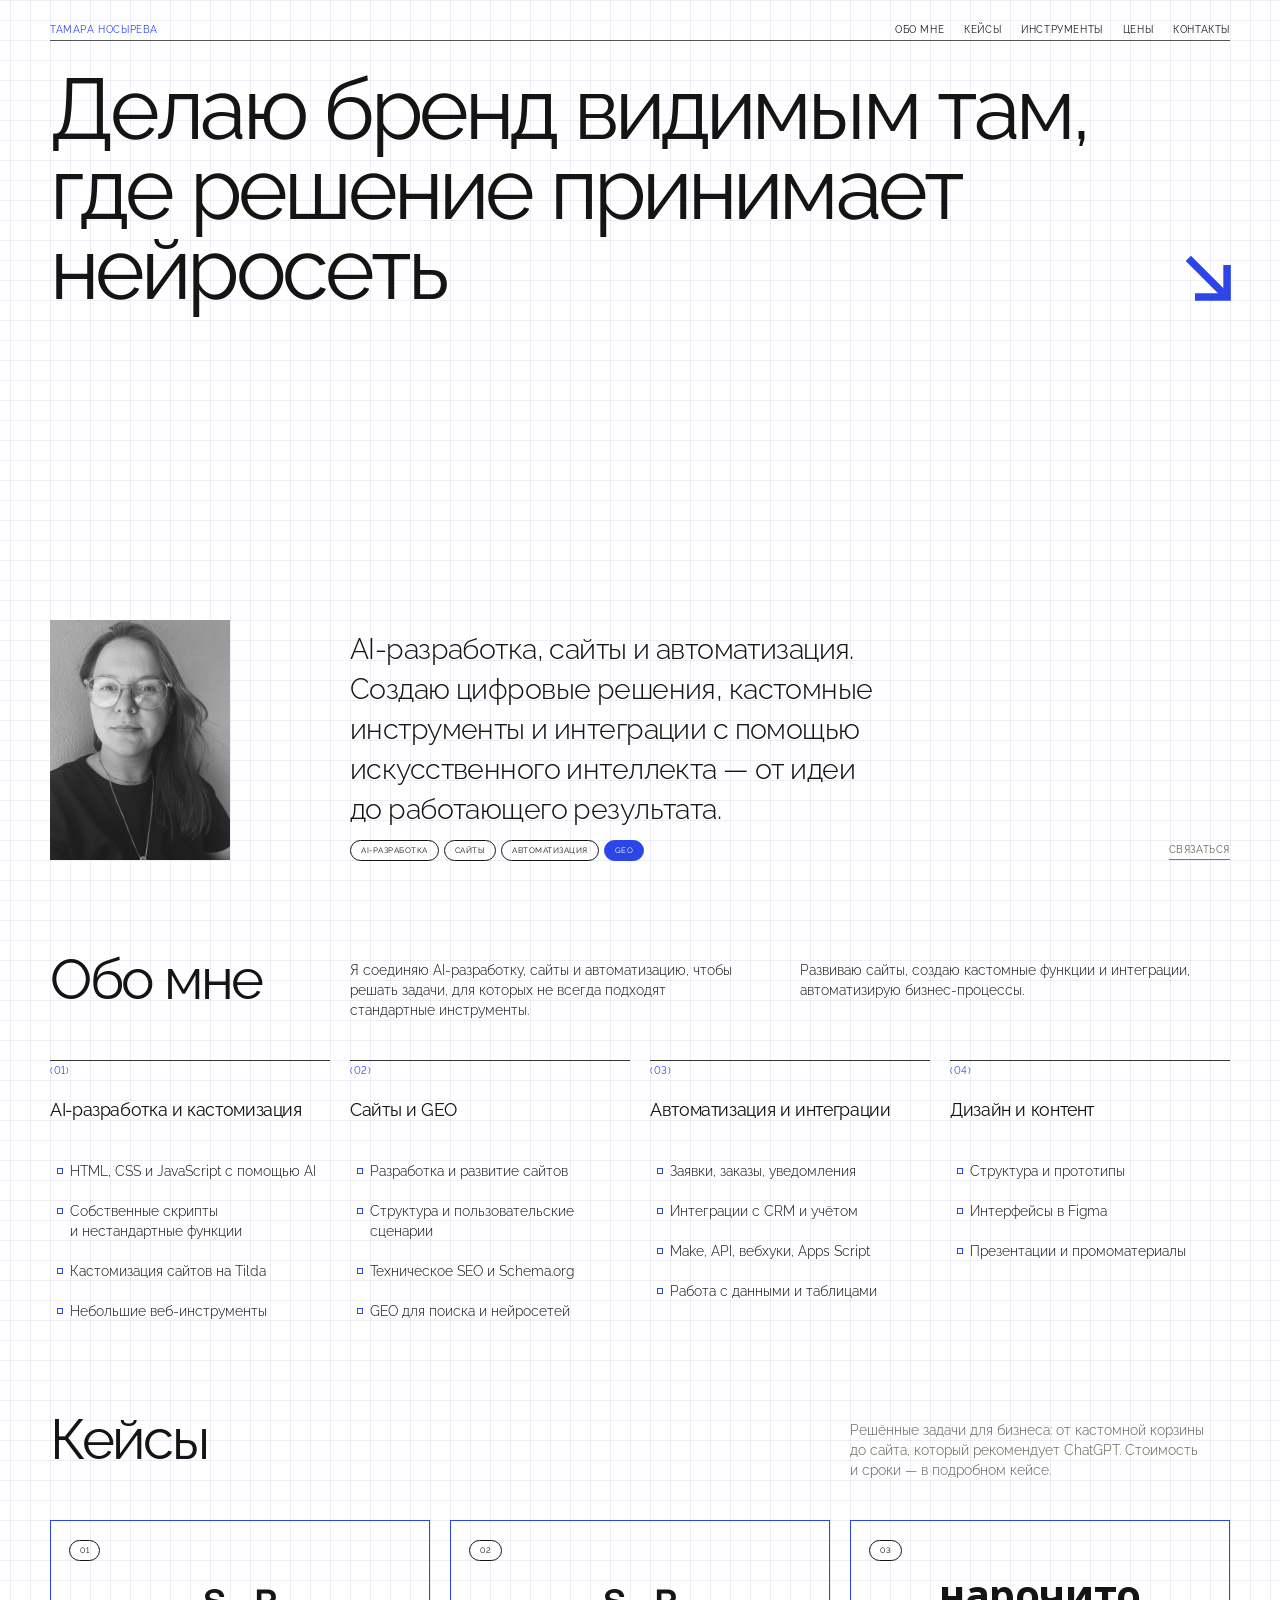
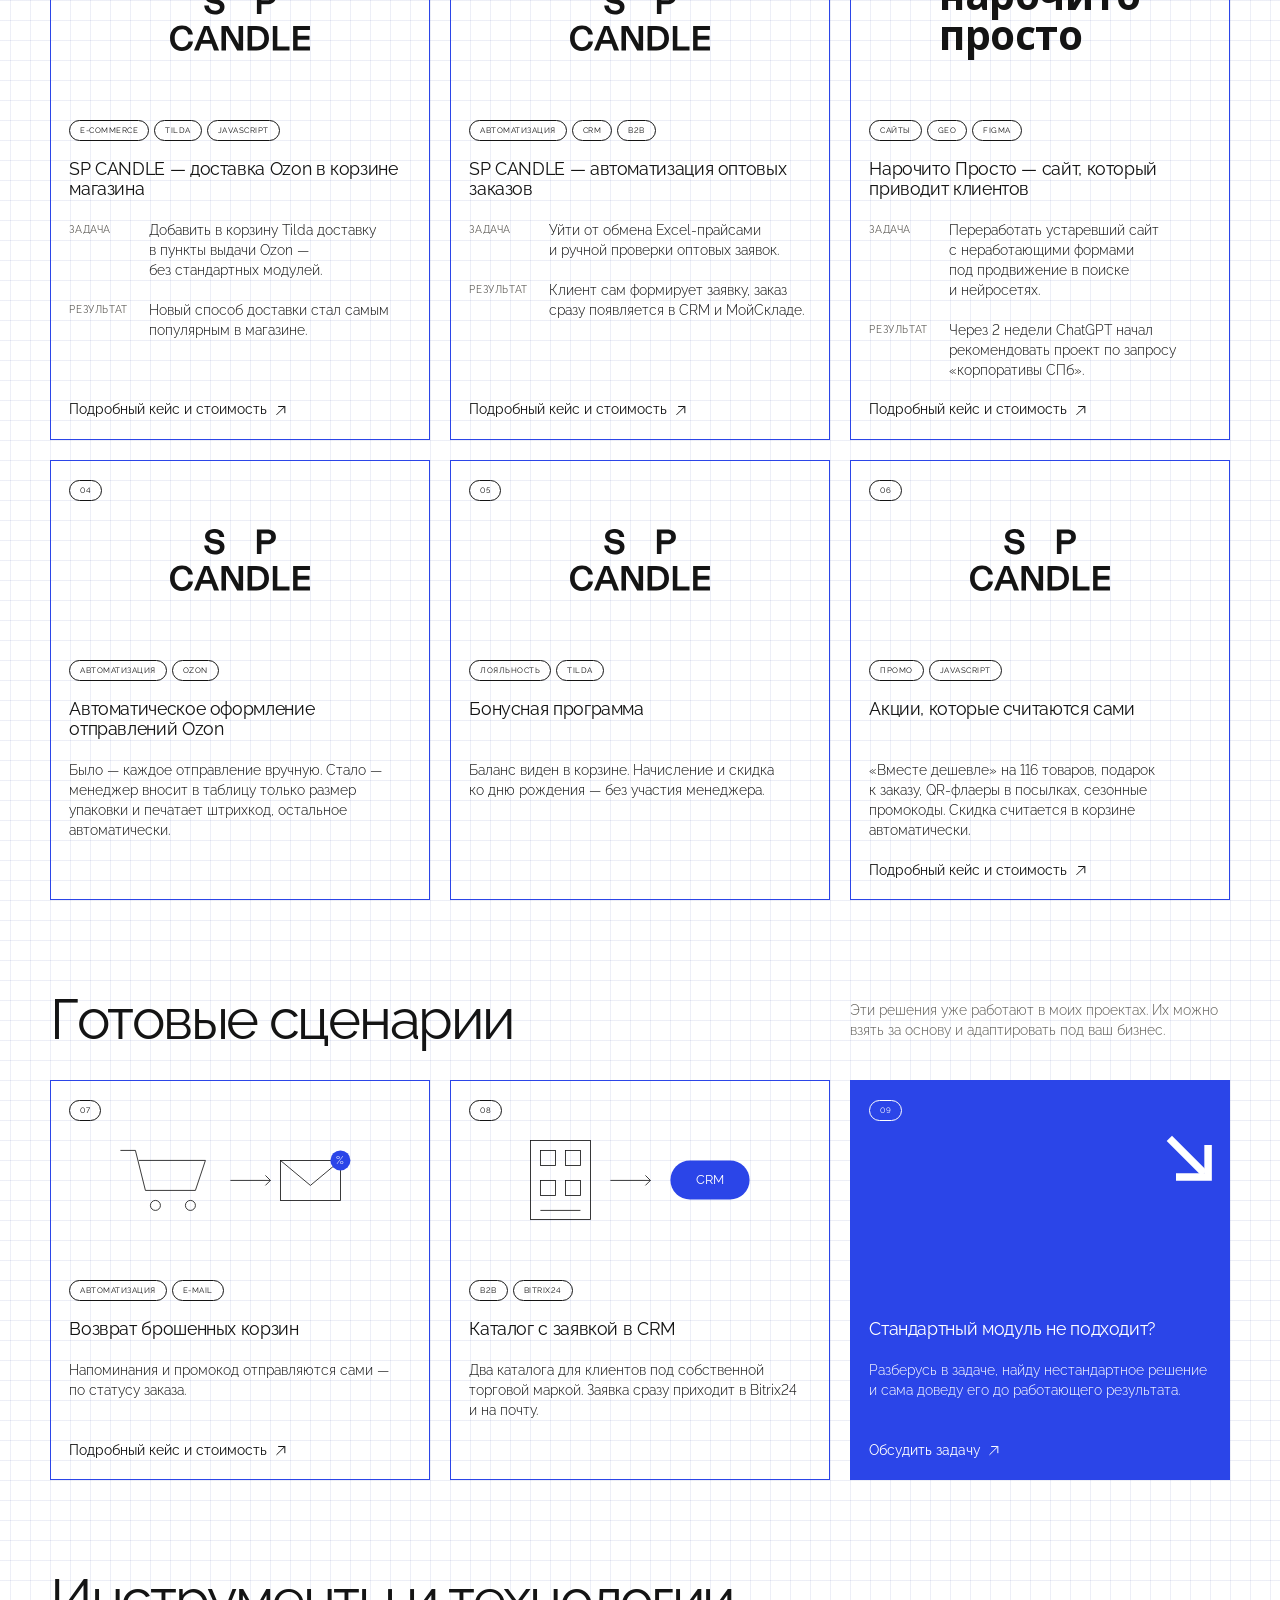
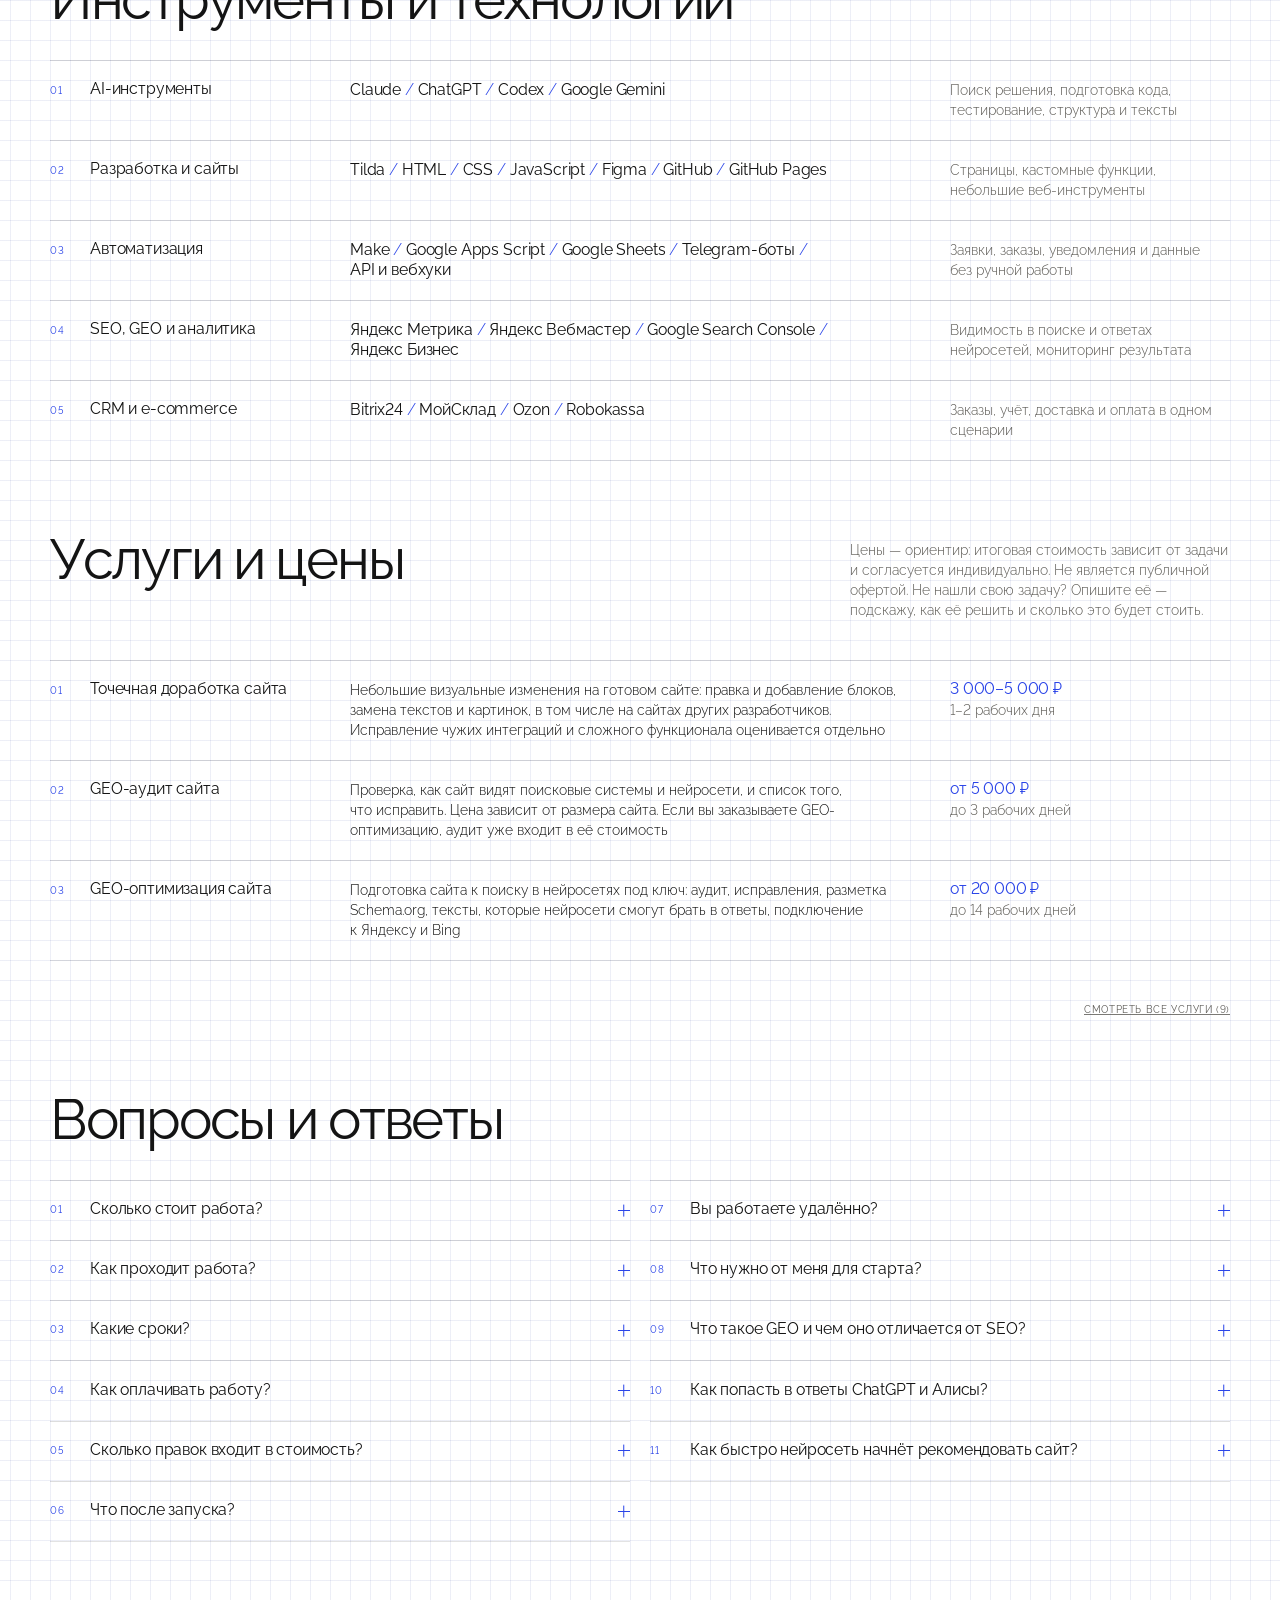
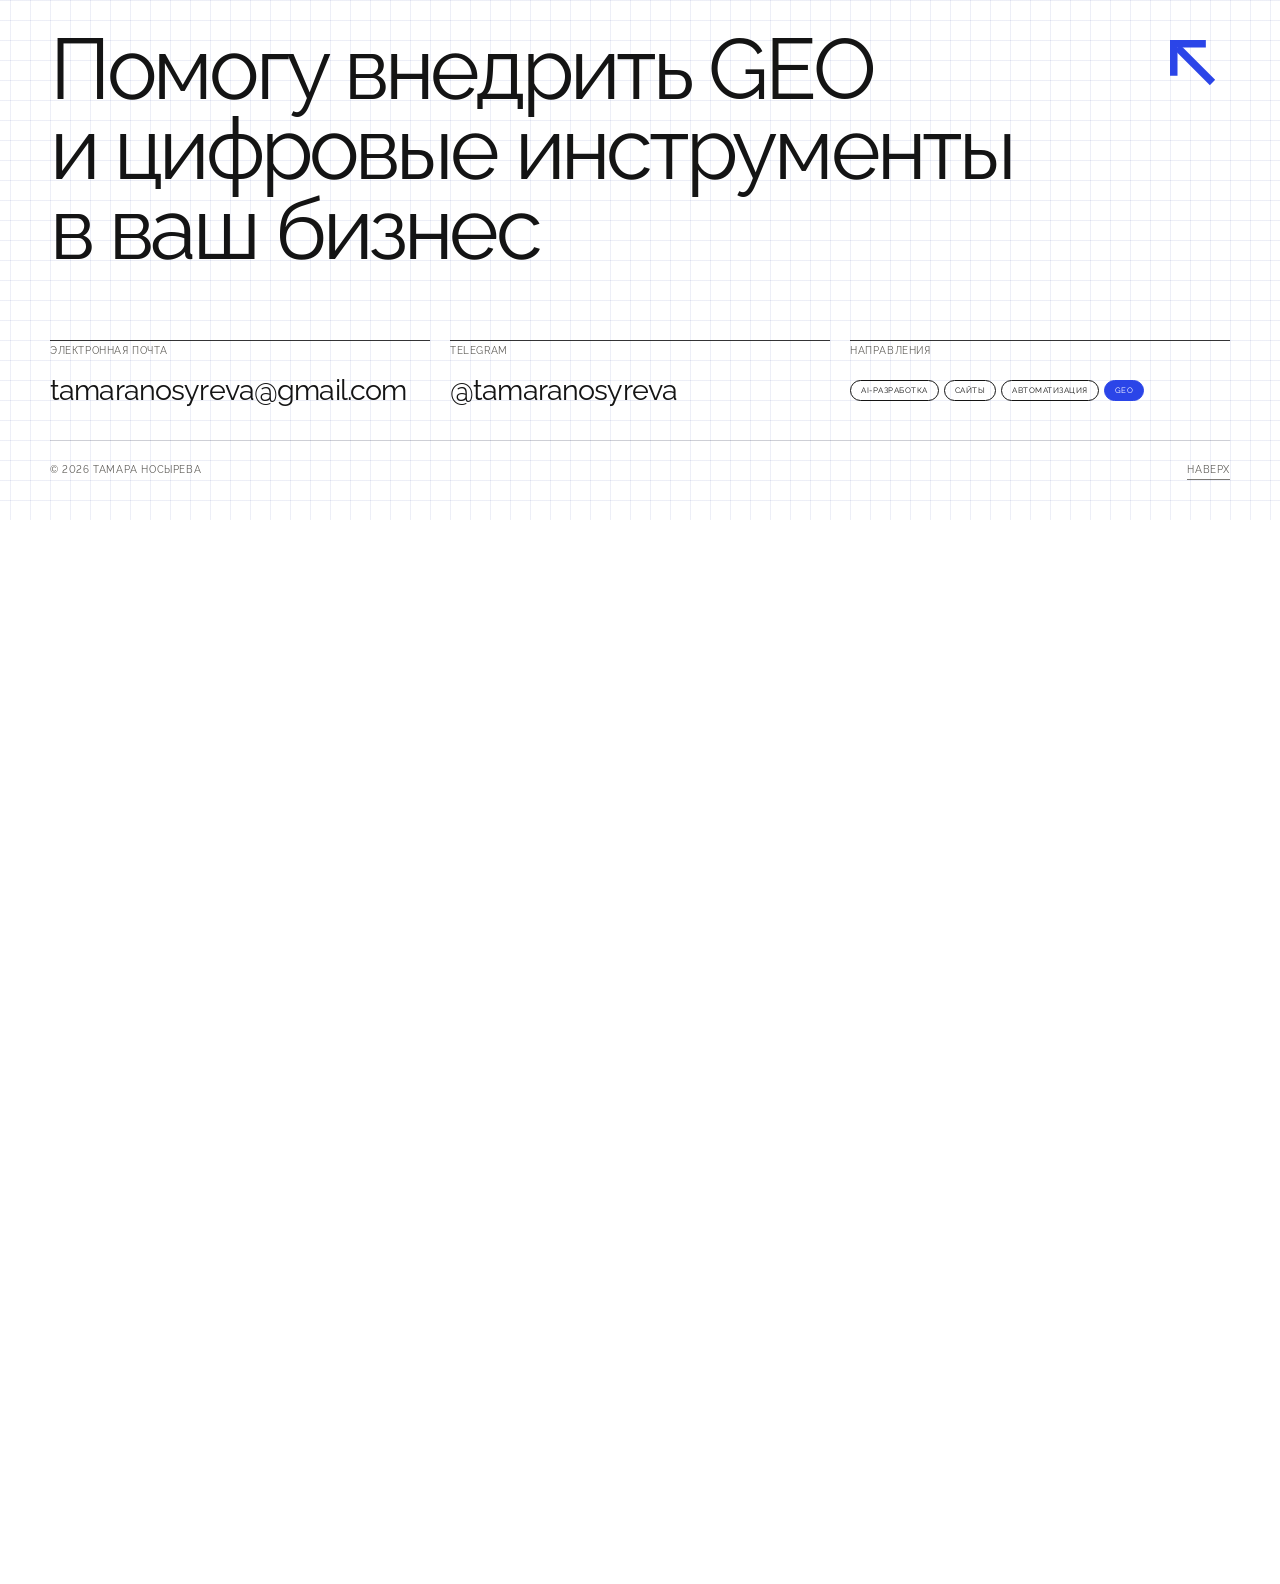
==== index.html @ a77f9f1d "Цены кейсов по прайсу, сроки в рабочих днях, пояснение к прайсу Co-Authored-By: Claude Opus 5.5 <nor" ====
<!doctype html>
<html lang="ru">
<head>
<meta charset="utf-8">
<meta name="viewport" content="width=device-width, initial-scale=1">
<title>Тамара Носырева — AI-разработка, сайты, автоматизация, GEO</title>
<meta name="description" content="Портфолио Тамары Носыревой: AI-разработка, сайты, автоматизация бизнес-процессов и GEO — видимость брендов в поиске и ответах нейросетей.">
<link rel="canonical" href="https://tamaranosyreva.ru/">
<meta name="msvalidate.01" content="8B638F6B485F3270A2B2C7191BFDBDDB">
<meta name="yandex-verification" content="1067ffcab1e22e17">
<meta property="og:type" content="website">
<meta property="og:site_name" content="Тамара Носырева">
<meta property="og:locale" content="ru_RU">
<meta property="og:url" content="https://tamaranosyreva.ru/">
<meta property="og:title" content="Тамара Носырева — делаю бренд видимым там, где решение принимает нейросеть">
<meta property="og:description" content="AI-разработка, сайты и автоматизация. Кастомные инструменты и интеграции — от идеи до работающего результата.">
<meta property="og:image" content="https://tamaranosyreva.ru/assets/img/og/home.jpg">
<meta property="og:image:width" content="1200">
<meta property="og:image:height" content="630">
<meta name="twitter:card" content="summary_large_image">
<link rel="icon" href="/favicon.ico" sizes="32x32">
<link rel="icon" href="/assets/img/icon.svg" type="image/svg+xml">
<link rel="apple-touch-icon" href="/apple-touch-icon.png">
<script type="application/ld+json">
{
  "@context": "https://schema.org",
  "@graph": [
    {
      "@type": "Person",
      "@id": "https://tamaranosyreva.ru/#person",
      "name": "Тамара Носырева",
      "url": "https://tamaranosyreva.ru/",
      "image": "https://tamaranosyreva.ru/assets/img/tamara.jpg",
      "jobTitle": "AI-разработка, сайты, автоматизация и GEO",
      "description": "AI-разработка, сайты и автоматизация. Создаю цифровые решения, кастомные инструменты и интеграции с помощью искусственного интеллекта — от идеи до работающего результата.",
      "email": "mailto:tamaranosyreva@gmail.com",
      "address": {
        "@type": "PostalAddress",
        "addressLocality": "Санкт-Петербург",
        "addressCountry": "RU"
      },
      "sameAs": [
        "https://t.me/tamaranosyreva"
      ],
      "knowsLanguage": "ru",
      "knowsAbout": [
        "Generative Engine Optimization",
        "AI-разработка",
        "Автоматизация бизнес-процессов",
        "Tilda",
        "JavaScript",
        "Make.com",
        "Bitrix24",
        "Schema.org",
        "Техническое SEO",
        "Make",
        "Google Apps Script",
        "МойСклад",
        "Figma"
      ],
      "makesOffer": [
        {
          "@type": "Offer",
          "itemOffered": {
            "@type": "Service",
            "name": "AI-разработка и кастомизация",
            "description": "HTML, CSS и JavaScript с помощью AI, собственные скрипты и нестандартные функции, кастомизация сайтов на Tilda, небольшие веб-инструменты.",
            "provider": {
              "@id": "https://tamaranosyreva.ru/#person"
            },
            "areaServed": "RU"
          }
        },
        {
          "@type": "Offer",
          "itemOffered": {
            "@type": "Service",
            "name": "Сайты и GEO",
            "description": "Разработка и развитие сайтов, структура и пользовательские сценарии, техническое SEO и Schema.org, GEO для поиска и нейросетей.",
            "provider": {
              "@id": "https://tamaranosyreva.ru/#person"
            },
            "areaServed": "RU"
          }
        },
        {
          "@type": "Offer",
          "itemOffered": {
            "@type": "Service",
            "name": "Автоматизация и интеграции",
            "description": "Заявки, заказы, уведомления; интеграции с CRM и учётом; Make, API, вебхуки, Apps Script; работа с данными и таблицами.",
            "provider": {
              "@id": "https://tamaranosyreva.ru/#person"
            },
            "areaServed": "RU"
          }
        },
        {
          "@type": "Offer",
          "itemOffered": {
            "@type": "Service",
            "name": "Дизайн и контент",
            "description": "Структура и прототипы, интерфейсы в Figma, презентации и промоматериалы.",
            "provider": {
              "@id": "https://tamaranosyreva.ru/#person"
            },
            "areaServed": "RU"
          }
        }
      ],
      "hasOfferCatalog": {
        "@type": "OfferCatalog",
        "name": "Услуги и цены",
        "itemListElement": [
          {
            "@type": "Offer",
            "priceCurrency": "RUB",
            "priceSpecification": {
              "@type": "PriceSpecification",
              "minPrice": 3000,
              "maxPrice": 5000,
              "priceCurrency": "RUB"
            },
            "itemOffered": {
              "@type": "Service",
              "name": "Точечная доработка сайта",
              "description": "Небольшие визуальные изменения на готовом сайте: правка и добавление блоков, замена текстов и картинок, в том числе на сайтах других разработчиков. Исправление чужих интеграций и сложного функционала оценивается отдельно",
              "provider": {
                "@id": "https://tamaranosyreva.ru/#person"
              },
              "areaServed": "RU"
            }
          },
          {
            "@type": "Offer",
            "priceCurrency": "RUB",
            "priceSpecification": {
              "@type": "PriceSpecification",
              "minPrice": 5000,
              "priceCurrency": "RUB"
            },
            "itemOffered": {
              "@type": "Service",
              "name": "GEO-аудит сайта",
              "description": "Проверка, как сайт видят поисковые системы и нейросети, и список того, что исправить. Цена зависит от размера сайта. Если вы заказываете GEO-оптимизацию, аудит уже входит в её стоимость",
              "provider": {
                "@id": "https://tamaranosyreva.ru/#person"
              },
              "areaServed": "RU"
            }
          },
          {
            "@type": "Offer",
            "priceCurrency": "RUB",
            "priceSpecification": {
              "@type": "PriceSpecification",
              "minPrice": 20000,
              "priceCurrency": "RUB"
            },
            "itemOffered": {
              "@type": "Service",
              "name": "GEO-оптимизация сайта",
              "description": "Подготовка сайта к поиску в нейросетях под ключ: аудит, исправления, разметка Schema.org, тексты, которые нейросети смогут брать в ответы, подключение к Яндексу и Bing",
              "provider": {
                "@id": "https://tamaranosyreva.ru/#person"
              },
              "areaServed": "RU"
            }
          },
          {
            "@type": "Offer",
            "priceCurrency": "RUB",
            "priceSpecification": {
              "@type": "PriceSpecification",
              "minPrice": 10000,
              "priceCurrency": "RUB"
            },
            "itemOffered": {
              "@type": "Service",
              "name": "Калькуляторы, квизы и веб-сервисы",
              "description": "Калькулятор стоимости, квиз-опрос, небольшой веб-сервис для клиентов или сотрудников",
              "provider": {
                "@id": "https://tamaranosyreva.ru/#person"
              },
              "areaServed": "RU"
            }
          },
          {
            "@type": "Offer",
            "priceCurrency": "RUB",
            "priceSpecification": {
              "@type": "PriceSpecification",
              "minPrice": 15000,
              "priceCurrency": "RUB"
            },
            "itemOffered": {
              "@type": "Service",
              "name": "Кастомные каталоги и подборки",
              "description": "Каталоги с фильтрами, подборки и другие решения, которые Tilda не умеет из коробки. Заявка из каталога сразу попадает в нужные сервисы: CRM, Telegram, на почту",
              "provider": {
                "@id": "https://tamaranosyreva.ru/#person"
              },
              "areaServed": "RU"
            }
          },
          {
            "@type": "Offer",
            "priceCurrency": "RUB",
            "priceSpecification": {
              "@type": "PriceSpecification",
              "minPrice": 15000,
              "priceCurrency": "RUB"
            },
            "itemOffered": {
              "@type": "Service",
              "name": "Интеграции и автоматизация",
              "description": "Подключение сервисов доставки и способов оплаты. Заявки, уведомления и рассылки автоматически уходят в CRM, Telegram, на почту, в Google Таблицы и на маркетплейсы",
              "provider": {
                "@id": "https://tamaranosyreva.ru/#person"
              },
              "areaServed": "RU"
            }
          },
          {
            "@type": "Offer",
            "priceCurrency": "RUB",
            "priceSpecification": {
              "@type": "PriceSpecification",
              "minPrice": 5000,
              "priceCurrency": "RUB"
            },
            "itemOffered": {
              "@type": "Service",
              "name": "Telegram-боты",
              "description": "Приём заявок, ответы на частые вопросы, передача данных в таблицу или CRM",
              "provider": {
                "@id": "https://tamaranosyreva.ru/#person"
              },
              "areaServed": "RU"
            }
          },
          {
            "@type": "Offer",
            "priceCurrency": "RUB",
            "priceSpecification": {
              "@type": "PriceSpecification",
              "minPrice": 80000,
              "priceCurrency": "RUB"
            },
            "itemOffered": {
              "@type": "Service",
              "name": "Сайт с нуля под ключ",
              "description": "Дизайн и запуск сайта: структура, адаптация под телефоны, формы заявок, оплата, доставка и подключение нужных сервисов",
              "provider": {
                "@id": "https://tamaranosyreva.ru/#person"
              },
              "areaServed": "RU"
            }
          },
          {
            "@type": "Offer",
            "priceCurrency": "RUB",
            "priceSpecification": {
              "@type": "PriceSpecification",
              "minPrice": 60000,
              "priceCurrency": "RUB"
            },
            "itemOffered": {
              "@type": "Service",
              "name": "Редизайн сайта",
              "description": "Новый дизайн для работающего сайта. Формы, оплата, доставка и интеграции переносятся и продолжают работать",
              "provider": {
                "@id": "https://tamaranosyreva.ru/#person"
              },
              "areaServed": "RU"
            }
          }
        ]
      }
    },
    {
      "@type": "WebSite",
      "@id": "https://tamaranosyreva.ru/#website",
      "url": "https://tamaranosyreva.ru/",
      "name": "Тамара Носырева",
      "inLanguage": "ru",
      "publisher": {
        "@id": "https://tamaranosyreva.ru/#person"
      }
    },
    {
      "@type": "ProfilePage",
      "@id": "https://tamaranosyreva.ru/#webpage",
      "url": "https://tamaranosyreva.ru/",
      "name": "Тамара Носырева — AI-разработка, сайты, автоматизация, GEO",
      "description": "Портфолио Тамары Носыревой: AI-разработка, сайты, автоматизация бизнес-процессов и GEO — видимость брендов в поиске и ответах нейросетей.",
      "inLanguage": "ru",
      "isPartOf": {
        "@id": "https://tamaranosyreva.ru/#website"
      },
      "mainEntity": {
        "@id": "https://tamaranosyreva.ru/#person"
      },
      "dateModified": "2026-10-21",
      "primaryImageOfPage": "https://tamaranosyreva.ru/assets/img/tamara.jpg",
      "hasPart": {
        "@type": "ItemList",
        "name": "Кейсы",
        "itemListElement": [
          {
            "@type": "ListItem",
            "position": 1,
            "url": "https://tamaranosyreva.ru/cases/sp-candle-ozon.html",
            "name": "Доставка Ozon в корзине интернет-магазина на Tilda"
          },
          {
            "@type": "ListItem",
            "position": 2,
            "url": "https://tamaranosyreva.ru/cases/sp-candle-opt.html",
            "name": "Оптовые заказы, которые клиент оформляет сам"
          },
          {
            "@type": "ListItem",
            "position": 3,
            "url": "https://tamaranosyreva.ru/cases/narochito-prosto.html",
            "name": "Сайт как инструмент привлечения клиентов"
          },
          {
            "@type": "ListItem",
            "position": 4,
            "url": "https://tamaranosyreva.ru/cases/sp-candle-promo.html",
            "name": "Акция «Вместе дешевле», которая считается сама"
          },
          {
            "@type": "ListItem",
            "position": 5,
            "url": "https://tamaranosyreva.ru/cases/sp-candle-carts.html",
            "name": "Брошенные корзины, которые возвращаются сами"
          }
        ]
      }
    },
    {
      "@type": "FAQPage",
      "@id": "https://tamaranosyreva.ru/#faq",
      "inLanguage": "ru",
      "isPartOf": {
        "@id": "https://tamaranosyreva.ru/#website"
      },
      "mainEntity": [
        {
          "@type": "Question",
          "name": "Сколько стоит работа?",
          "acceptedAnswer": {
            "@type": "Answer",
            "text": "Цены в кейсах и в разделе «Услуги и цены» — ориентир «от». Итоговая стоимость зависит от задачи и согласуется после её разбора. Цены на сайте не являются публичной офертой."
          }
        },
        {
          "@type": "Question",
          "name": "Как проходит работа?",
          "acceptedAnswer": {
            "@type": "Answer",
            "text": "Вы описываете задачу — я разбираюсь и предлагаю решение, срок и стоимость. После согласования и предоплаты делаю, тестирую и запускаю, затем показываю результат и объясняю, как всё устроено."
          }
        },
        {
          "@type": "Question",
          "name": "Какие сроки?",
          "acceptedAnswer": {
            "@type": "Answer",
            "text": "Точечные доработки — 1–2 рабочих дня, интеграции и автоматизация — 3–10 рабочих дней, сайт — до 45 рабочих дней. Точный срок называю при оценке задачи."
          }
        },
        {
          "@type": "Question",
          "name": "Как оплачивать работу?",
          "acceptedAnswer": {
            "@type": "Answer",
            "text": "Задачи до 15 000 ₽ — 100% предоплата. Больше — 50% предоплата и 50% после сдачи, крупные проекты — по этапам. Работаю как самозанятая: заключаю договор, на каждую оплату выдаю чек из «Мой налог»."
          }
        },
        {
          "@type": "Question",
          "name": "Сколько правок входит в стоимость?",
          "acceptedAnswer": {
            "@type": "Answer",
            "text": "Два круга правок в рамках согласованной задачи. Новые функции и изменения требований после согласования оцениваются отдельно."
          }
        },
        {
          "@type": "Question",
          "name": "Что после запуска?",
          "acceptedAnswer": {
            "@type": "Answer",
            "text": "14 дней после запуска — бесплатное сопровождение: если что-то работает не так, как договорились, поправлю бесплатно. Дальше — поддержка и доработки по договорённости. Если решение перестало работать из-за изменений на стороне стороннего сервиса — например, он обновил свой API, — доработка оценивается отдельно."
          }
        },
        {
          "@type": "Question",
          "name": "Вы работаете удалённо?",
          "acceptedAnswer": {
            "@type": "Answer",
            "text": "Да, работаю удалённо с клиентами по всей России."
          }
        },
        {
          "@type": "Question",
          "name": "Что нужно от меня для старта?",
          "acceptedAnswer": {
            "@type": "Answer",
            "text": "Описание задачи, примеры и доступы к нужным сервисам. Подписки и лицензии сторонних сервисов, необходимых для работы и настройки решения, оплачивает заказчик."
          }
        },
        {
          "@type": "Question",
          "name": "Что такое GEO и чем оно отличается от SEO?",
          "acceptedAnswer": {
            "@type": "Answer",
            "text": "SEO помогает сайту подняться в поисковой выдаче. GEO (Generative Engine Optimization) — чтобы нейросети — ChatGPT, Алиса, Яндекс Нейро, Perplexity — знали о бизнесе и рекомендовали его в ответах."
          }
        },
        {
          "@type": "Question",
          "name": "Как попасть в ответы ChatGPT и Алисы?",
          "acceptedAnswer": {
            "@type": "Answer",
            "text": "Сайт должен быть собран по требованиям поисковых систем и нейросетей: технически открыт для них, понятно устроен, а информация о компании — изложена чётко и подробно."
          }
        },
        {
          "@type": "Question",
          "name": "Как быстро нейросеть начнёт рекомендовать сайт?",
          "acceptedAnswer": {
            "@type": "Answer",
            "text": "Обычно от нескольких недель: сначала сайт должны проиндексировать поисковые системы. В кейсе «Нарочито Просто» ChatGPT начал рекомендовать проект через 2 недели."
          }
        }
      ]
    }
  ]
}
</script>
<link rel="preload" href="assets/fonts/GridSans-Light.woff2" as="font" type="font/woff2" crossorigin>
<link rel="preload" href="assets/fonts/GridSans-Regular.woff2" as="font" type="font/woff2" crossorigin>
<link rel="stylesheet" href="assets/css/style.css?v=9a85c401">
<script src="assets/js/main.js?v=141c01b7"></script>
</head>
<body>

<svg width="0" height="0" style="position:absolute" aria-hidden="true">
  <symbol id="i-arrow" viewBox="0 0 72 72" overflow="visible"><path d="M30 68.5H68.5V30" fill="none" stroke="currentColor" stroke-width="9" stroke-linejoin="miter"/><path d="M22 22 64 64" fill="none" stroke="currentColor" stroke-width="9"/></symbol><symbol id="i-arrow-back" viewBox="0 0 72 72" overflow="visible"><path d="M43 4.5H4.5V43" fill="none" stroke="currentColor" stroke-width="9" stroke-linejoin="miter"/><path d="M51 51 9 9" fill="none" stroke="currentColor" stroke-width="9"/></symbol>
  <symbol id="i-flow" viewBox="0 0 28 10"><path d="M0 5h26M22 1l4 4-4 4" fill="none" stroke="currentColor" stroke-width="1"/></symbol>
  <symbol id="i-link" viewBox="0 0 16 16"><path d="M3 13 13 3M5 3h8v8" fill="none" stroke="currentColor" stroke-width="1.2"/></symbol>
</svg>

<!-- ===================== 01 · Первый экран ===================== -->
<section class="screen hero" id="top">
  <header class="head">
    <a class="head__name" href="#top">Тамара Носырева</a>
    <nav class="head__nav" aria-label="Навигация">
      <a href="#about">Обо мне</a><a href="#cases">Кейсы</a><a href="#tools">Инструменты</a><a href="#prices">Цены</a><a href="#contacts">Контакты</a>
    </nav>
  </header>

  <div class="hero__body">
    <div class="hero__top">
      <h1 class="h1 hero__title">Делаю бренд видимым там, где решение принимает нейросеть</h1>
      <svg class="arrow hero__arrow" aria-hidden="true"><use href="#i-arrow"/></svg>
    </div>
    <div></div>
    <div class="hero__bottom">
      <figure class="hero__photo">
        <img src="assets/img/tamara.jpg" alt="Тамара Носырева" width="900" height="1200">
      </figure>
      <div class="hero__sub">
        <p class="lead"><span class="nw">AI-разработка</span>, сайты и&nbsp;автоматизация. <br>Создаю цифровые решения, кастомные инструменты и&nbsp;интеграции с&nbsp;помощью искусственного интеллекта&nbsp;— от&nbsp;идеи до&nbsp;работающего результата.</p>
        <div class="pills">
          <span class="pill"><span class="nw">AI-разработка</span></span><span class="pill">Сайты</span><span class="pill">Автоматизация</span><span class="pill pill--fill">GEO</span>
        </div>
      </div>
      <div class="hero__meta idx">
        <a class="u-link" href="#contacts">Связаться</a>
      </div>
    </div>
  </div>
</section>

<!-- ===================== 02 · Обо мне ===================== -->
<section class="screen block about" id="about">

  <div class="about__body">
    <div class="grid about__intro">
      <h2 class="h2 about__title">Обо мне</h2>
      <div class="about__text small">
        <p>Я&nbsp;соединяю <span class="nw">AI-разработку</span>, сайты и&nbsp;автоматизацию, чтобы решать задачи, для&nbsp;которых не&nbsp;всегда подходят стандартные инструменты.</p>
        <p>Развиваю сайты, создаю кастомные функции и&nbsp;интеграции, автоматизирую <span class="nw">бизнес-процессы</span>.</p>
      </div>
    </div>

    <div class="grid comps">
      <div class="comp">
        <span class="idx">(01)</span>
        <h3 class="h3"><span class="nw">AI-разработка</span> и&nbsp;кастомизация</h3>
        <ul class="list">
          <li>HTML, CSS и&nbsp;JavaScript с&nbsp;помощью AI</li>
          <li>Собственные скрипты и&nbsp;нестандартные функции</li>
          <li>Кастомизация сайтов на&nbsp;Tilda</li>
          <li>Небольшие <span class="nw">веб-инструменты</span></li>
        </ul>
      </div>
      <div class="comp">
        <span class="idx">(02)</span>
        <h3 class="h3">Сайты и&nbsp;GEO</h3>
        <ul class="list">
          <li>Разработка и&nbsp;развитие сайтов</li>
          <li>Структура и&nbsp;пользовательские сценарии</li>
          <li>Техническое SEO и&nbsp;Schema.org</li>
          <li>GEO для&nbsp;поиска и&nbsp;нейросетей</li>
        </ul>
      </div>
      <div class="comp">
        <span class="idx">(03)</span>
        <h3 class="h3">Автоматизация и&nbsp;интеграции</h3>
        <ul class="list">
          <li>Заявки, заказы, уведомления</li>
          <li>Интеграции с&nbsp;CRM и&nbsp;учётом</li>
          <li>Make, API, вебхуки, Apps Script</li>
          <li>Работа с&nbsp;данными и&nbsp;таблицами</li>
        </ul>
      </div>
      <div class="comp">
        <span class="idx">(04)</span>
        <h3 class="h3">Дизайн и&nbsp;контент</h3>
        <ul class="list">
          <li>Структура и&nbsp;прототипы</li>
          <li>Интерфейсы в&nbsp;Figma</li>
          <li>Презентации и&nbsp;промоматериалы</li>
        </ul>
      </div>
    </div>
  </div>
</section>

<!-- ===================== 03 · Кейсы (01–06) ===================== -->
<section class="screen block cases" id="cases">

  <div class="cases__body">
    <div class="grid">
      <h2 class="h2 cases__title">Кейсы</h2>
      <p class="small muted cases__note">Решённые задачи для&nbsp;бизнеса: от&nbsp;кастомной корзины до&nbsp;сайта, который рекомендует ChatGPT. Стоимость и&nbsp;сроки&nbsp;— в&nbsp;подробном кейсе.</p>
    </div>

    <div class="cards cards--framed cards--cases">
      <article class="card">
        <div class="card__media">
          <span class="pill card__num">01</span>
          <span class="card__logo"><img src="assets/img/logo-spcandle.svg" alt="SP CANDLE" width="168"></span>
        </div>
        <div class="card__head">
          <div class="pills"><span class="pill"><span class="nw">E-commerce</span></span><span class="pill">Tilda</span><span class="pill">JavaScript</span></div>
          <h3 class="h3">SP CANDLE&nbsp;— доставка Ozon в&nbsp;корзине магазина</h3>
        </div>
        <div class="card__text small">
          <div class="card__row"><span class="idx">Задача</span><p>Добавить в&nbsp;корзину Tilda доставку в&nbsp;пункты выдачи Ozon&nbsp;— без&nbsp;стандартных модулей.</p></div>
          <div class="card__row"><span class="idx">Результат</span><p>Новый способ доставки стал самым популярным в&nbsp;магазине.</p></div>
        </div>
        <div class="card__foot">
          <a class="card__link" href="cases/sp-candle-ozon.html" target="_blank" rel="noopener">Подробный кейс и&nbsp;стоимость <svg class="arrow--sm"><use href="#i-link"/></svg></a>
        </div>
      </article>

      <article class="card">
        <div class="card__media">
          <span class="pill card__num">02</span>
          <span class="card__logo"><img src="assets/img/logo-spcandle.svg" alt="SP CANDLE" width="168"></span>
        </div>
        <div class="card__head">
          <div class="pills"><span class="pill">Автоматизация</span><span class="pill">CRM</span><span class="pill">B2B</span></div>
          <h3 class="h3">SP CANDLE&nbsp;— автоматизация оптовых заказов</h3>
        </div>
        <div class="card__text small">
          <div class="card__row"><span class="idx">Задача</span><p>Уйти от&nbsp;обмена <span class="nw">Excel-прайсами</span> и&nbsp;ручной проверки оптовых заявок.</p></div>
          <div class="card__row"><span class="idx">Результат</span><p>Клиент сам формирует заявку, заказ сразу появляется в&nbsp;CRM и&nbsp;МойСкладе.</p></div>
        </div>
        <div class="card__foot">
          <a class="card__link" href="cases/sp-candle-opt.html" target="_blank" rel="noopener">Подробный кейс и&nbsp;стоимость <svg class="arrow--sm"><use href="#i-link"/></svg></a>
        </div>
      </article>

      <article class="card">
        <div class="card__media">
          <span class="pill card__num">03</span>
          <span class="card__logo"><span class="logo-naro" role="img" aria-label="Нарочито Просто">нарочито<br>просто</span></span>
        </div>
        <div class="card__head">
          <div class="pills"><span class="pill">Сайты</span><span class="pill">GEO</span><span class="pill">Figma</span></div>
          <h3 class="h3">Нарочито Просто&nbsp;— сайт, который приводит клиентов</h3>
        </div>
        <div class="card__text small">
          <div class="card__row"><span class="idx">Задача</span><p>Переработать устаревший сайт с&nbsp;неработающими формами под&nbsp;продвижение в&nbsp;поиске и&nbsp;нейросетях.</p></div>
          <div class="card__row"><span class="idx">Результат</span><p>Через 2&nbsp;недели ChatGPT начал рекомендовать проект по&nbsp;запросу «корпоративы СПб».</p></div>
        </div>
        <div class="card__foot">
          <a class="card__link" href="cases/narochito-prosto.html" target="_blank" rel="noopener">Подробный кейс и&nbsp;стоимость <svg class="arrow--sm"><use href="#i-link"/></svg></a>
        </div>
      </article>
      <article class="card">
        <div class="card__media">
          <span class="pill card__num">04</span>
          <span class="card__logo"><img src="assets/img/logo-spcandle.svg" alt="SP CANDLE" width="168"></span>
        </div>
        <div class="card__head">
          <div class="pills"><span class="pill">Автоматизация</span><span class="pill">Ozon</span></div>
          <h3 class="h3">Автоматическое оформление отправлений Ozon</h3>
        </div>
        <div class="card__text small">
          <p>Было&nbsp;— каждое отправление вручную. Стало&nbsp;— менеджер вносит в&nbsp;таблицу только размер упаковки и&nbsp;печатает штрихкод, остальное автоматически.</p>
        </div>
        <div class="card__foot"></div>
      </article>

      <article class="card">
        <div class="card__media">
          <span class="pill card__num">05</span>
          <span class="card__logo"><img src="assets/img/logo-spcandle.svg" alt="SP CANDLE" width="168"></span>
        </div>
        <div class="card__head">
          <div class="pills"><span class="pill">Лояльность</span><span class="pill">Tilda</span></div>
          <h3 class="h3">Бонусная программа</h3>
        </div>
        <div class="card__text small">
          <p>Баланс виден в&nbsp;корзине. Начисление и&nbsp;скидка ко&nbsp;дню рождения&nbsp;— без&nbsp;участия менеджера.</p>
        </div>
        <div class="card__foot"></div>
      </article>

      <article class="card">
        <div class="card__media">
          <span class="pill card__num">06</span>
          <span class="card__logo"><img src="assets/img/logo-spcandle.svg" alt="SP CANDLE" width="168"></span>
        </div>
        <div class="card__head">
          <div class="pills"><span class="pill">Промо</span><span class="pill">JavaScript</span></div>
          <h3 class="h3">Акции, которые считаются сами</h3>
        </div>
        <div class="card__text small">
          <p>«Вместе дешевле» на&nbsp;116&nbsp;товаров, подарок к&nbsp;заказу, <span class="nw">QR-флаеры</span> в&nbsp;посылках, сезонные промокоды. Скидка считается в&nbsp;корзине автоматически.</p>
        </div>
        <div class="card__foot">
          <a class="card__link" href="cases/sp-candle-promo.html" target="_blank" rel="noopener">Подробный кейс и&nbsp;стоимость <svg class="arrow--sm"><use href="#i-link"/></svg></a>
        </div>
      </article>
    </div>
  </div>
</section>

<!-- ===================== 04 · Готовые сценарии ===================== -->
<section class="screen block cases" id="scenarios">

  <div class="cases__body">
    <div class="grid">
      <h2 class="h2 cases__title">Готовые сценарии</h2>
      <p class="small muted cases__note">Эти решения уже работают в&nbsp;моих проектах. Их можно взять за&nbsp;основу и&nbsp;адаптировать под&nbsp;ваш&nbsp;бизнес.</p>
    </div>

    <div class="cards cards--framed">
      <article class="card">
        <div class="card__media">
          <span class="pill card__num">07</span>
          <svg class="card__art" viewBox="0 0 288 96" width="288" height="96" aria-hidden="true" fill="none" stroke="currentColor" stroke-width="1">
            <path d="M0.5 12.5H18.5L30.5 60.5H90.5L102.5 24.5H22.5"/><circle cx="42.5" cy="78.5" r="6"/><circle cx="84.5" cy="78.5" r="6"/>
            <path d="M132.5 48.5H180.5M174.5 42.5L180.5 48.5L174.5 54.5"/>
            <rect x="192.5" y="24.5" width="72" height="48"/><path d="M192.5 24.5L228.5 54.5L264.5 24.5"/>
            <circle cx="264.5" cy="24.5" r="12" fill="var(--accent)" stroke="none"/><text x="264.5" y="29" text-anchor="middle" font-size="13" font-weight="400" fill="#fff" stroke="none" font-family="Grid Sans, sans-serif">%</text>
          </svg>
        </div>
        <div class="card__head">
          <div class="pills"><span class="pill">Автоматизация</span><span class="pill"><span class="nw">E-mail</span></span></div>
          <h3 class="h3">Возврат брошенных корзин</h3>
        </div>
        <div class="card__text small">
          <p>Напоминания и&nbsp;промокод отправляются сами&nbsp;— по&nbsp;статусу заказа.</p>
        </div>
        <div class="card__foot"><a class="card__link" href="cases/sp-candle-carts.html" target="_blank" rel="noopener">Подробный кейс и&nbsp;стоимость <svg class="arrow--sm"><use href="#i-link"/></svg></a></div>
      </article>

      <article class="card">
        <div class="card__media">
          <span class="pill card__num">08</span>
          <svg class="card__art" viewBox="0 0 264 96" width="264" height="96" aria-hidden="true" fill="none" stroke="currentColor" stroke-width="1">
            <rect x="0.5" y="0.5" width="72" height="95"/>
            <rect x="12.5" y="12.5" width="18" height="18"/><rect x="42.5" y="12.5" width="18" height="18"/><rect x="12.5" y="48.5" width="18" height="18"/><rect x="42.5" y="48.5" width="18" height="18"/>
            <path d="M12.5 84.5H60.5"/>
            <path d="M96.5 48.5H144.5M138.5 42.5L144.5 48.5L138.5 54.5"/>
            <rect x="168.5" y="24.5" width="95" height="47" rx="23.5" fill="var(--accent)" stroke="none"/><text x="216" y="53" text-anchor="middle" font-size="15" font-weight="400" fill="#fff" stroke="none" font-family="Grid Sans, sans-serif">CRM</text>
          </svg>
        </div>
        <div class="card__head">
          <div class="pills"><span class="pill">B2B</span><span class="pill">Bitrix24</span></div>
          <h3 class="h3">Каталог с&nbsp;заявкой в&nbsp;CRM</h3>
        </div>
        <div class="card__text small">
          <p>Два каталога для&nbsp;клиентов под&nbsp;собственной торговой маркой. Заявка сразу приходит в&nbsp;Bitrix24 и&nbsp;на&nbsp;почту.</p>
        </div>
        <div class="card__foot"></div>
      </article>

      <article class="card card--accent">
        <div class="card__media">
          <span class="pill card__num">09</span>
          <svg class="arrow arrow--end" aria-hidden="true"><use href="#i-arrow"/></svg>
        </div>
        <div class="card__head">
          <h3 class="h3">Стандартный модуль не&nbsp;подходит?</h3>
        </div>
        <div class="card__text small">
          <p>Разберусь в&nbsp;задаче, найду нестандартное решение и&nbsp;сама доведу его до&nbsp;работающего результата.</p>
        </div>
        <div class="card__foot"><a class="card__link" href="#contacts">Обсудить задачу <svg class="arrow--sm"><use href="#i-link"/></svg></a></div>
      </article>
    </div>
  </div>
</section>

<!-- ===================== 05 · Инструменты ===================== -->
<section class="screen block tools" id="tools">

  <div class="tools__body">
    <div class="grid">
      <h2 class="h2 tools__title">Инструменты и&nbsp;технологии</h2>
    </div>

    <div class="tools__rows">
      <div class="grid trow">
        <div class="trow__cat"><span class="idx">01</span><span class="h4"><span class="nw">AI-инструменты</span></span></div>
        <p class="trow__tools">Claude <span>/</span> ChatGPT <span>/</span> Codex <span>/</span> Google Gemini</p>
        <p class="trow__why small muted">Поиск решения, подготовка кода, тестирование, структура и&nbsp;тексты</p>
      </div>
      <div class="grid trow">
        <div class="trow__cat"><span class="idx">02</span><span class="h4">Разработка и&nbsp;сайты</span></div>
        <p class="trow__tools">Tilda <span>/</span> HTML <span>/</span> CSS <span>/</span> JavaScript <span>/</span> Figma <span>/</span> GitHub <span>/</span> GitHub Pages</p>
        <p class="trow__why small muted">Страницы, кастомные функции, небольшие <span class="nw">веб-инструменты</span></p>
      </div>
      <div class="grid trow">
        <div class="trow__cat"><span class="idx">03</span><span class="h4">Автоматизация</span></div>
        <p class="trow__tools">Make <span>/</span> Google Apps Script <span>/</span> Google Sheets <span>/</span> <span class="nw">Telegram-боты</span> <span>/</span> <span class="nw">API и&nbsp;вебхуки</span></p>
        <p class="trow__why small muted">Заявки, заказы, уведомления и&nbsp;данные без&nbsp;ручной работы</p>
      </div>
      <div class="grid trow">
        <div class="trow__cat"><span class="idx">04</span><span class="h4">SEO, GEO и&nbsp;аналитика</span></div>
        <p class="trow__tools">Яндекс Метрика <span>/</span> Яндекс Вебмастер <span>/</span> Google Search Console <span>/</span> Яндекс Бизнес</p>
        <p class="trow__why small muted">Видимость в&nbsp;поиске и&nbsp;ответах нейросетей, мониторинг результата</p>
      </div>
      <div class="grid trow">
        <div class="trow__cat"><span class="idx">05</span><span class="h4">CRM и&nbsp;<span class="nw">e-commerce</span></span></div>
        <p class="trow__tools">Bitrix24 <span>/</span> МойСклад <span>/</span> Ozon <span>/</span> Robokassa</p>
        <p class="trow__why small muted">Заказы, учёт, доставка и&nbsp;оплата в&nbsp;одном сценарии</p>
      </div>
    </div>
  </div>
</section>

<!-- ===================== 06 · Услуги и цены ===================== -->
<section class="screen block tools prices" id="prices">

  <div class="tools__body">
    <div class="grid">
      <h2 class="h2 tools__title">Услуги и&nbsp;цены</h2>
      <p class="small muted tools__note">Цены&nbsp;— ориентир: итоговая стоимость зависит от&nbsp;задачи и&nbsp;согласуется индивидуально. Не&nbsp;является публичной офертой. Не&nbsp;нашли свою задачу? Опишите её&nbsp;— подскажу, как&nbsp;её решить и&nbsp;сколько это будет стоить.</p>
    </div>

    <div class="tools__rows" id="prices-list">
      <div class="grid trow price">
        <div class="trow__cat"><span class="idx">01</span><span class="h4">Точечная доработка сайта</span></div>
        <p class="price__desc small">Небольшие визуальные изменения на&nbsp;готовом сайте: правка и&nbsp;добавление блоков, замена текстов и&nbsp;картинок, в&nbsp;том числе на&nbsp;сайтах других разработчиков. Исправление чужих интеграций и&nbsp;сложного функционала оценивается отдельно</p>
        <p class="price__cost"><span class="h4">3&nbsp;000–5&nbsp;000&nbsp;₽</span><span class="small muted">1–2&nbsp;рабочих дня</span></p>
      </div>
      <div class="grid trow price">
        <div class="trow__cat"><span class="idx">02</span><span class="h4">GEO-аудит сайта</span></div>
        <p class="price__desc small">Проверка, как&nbsp;сайт видят поисковые системы и&nbsp;нейросети, и&nbsp;список того, что&nbsp;исправить. Цена зависит от&nbsp;размера сайта. Если вы заказываете GEO-оптимизацию, аудит уже входит в&nbsp;её стоимость</p>
        <p class="price__cost"><span class="h4">от&nbsp;5&nbsp;000&nbsp;₽</span><span class="small muted">до&nbsp;3&nbsp;рабочих дней</span></p>
      </div>
      <div class="grid trow price">
        <div class="trow__cat"><span class="idx">03</span><span class="h4">GEO-оптимизация сайта</span></div>
        <p class="price__desc small">Подготовка сайта к&nbsp;поиску в&nbsp;нейросетях под&nbsp;ключ: аудит, исправления, разметка Schema.org, тексты, которые нейросети смогут брать в&nbsp;ответы, подключение к&nbsp;Яндексу и&nbsp;Bing</p>
        <p class="price__cost"><span class="h4">от&nbsp;20&nbsp;000&nbsp;₽</span><span class="small muted">до&nbsp;14&nbsp;рабочих дней</span></p>
      </div>
      <div class="grid trow price">
        <div class="trow__cat"><span class="idx">04</span><span class="h4">Калькуляторы, квизы и&nbsp;<span class="nw">веб-сервисы</span></span></div>
        <p class="price__desc small">Калькулятор стоимости, квиз-опрос, небольшой веб-сервис для&nbsp;клиентов или&nbsp;сотрудников</p>
        <p class="price__cost"><span class="h4">от&nbsp;10&nbsp;000&nbsp;₽</span><span class="small muted">до&nbsp;5&nbsp;рабочих дней</span></p>
      </div>
      <div class="grid trow price">
        <div class="trow__cat"><span class="idx">05</span><span class="h4">Кастомные каталоги и&nbsp;подборки</span></div>
        <p class="price__desc small">Каталоги с&nbsp;фильтрами, подборки и&nbsp;другие решения, которые Tilda не&nbsp;умеет из&nbsp;коробки. Заявка из&nbsp;каталога сразу попадает в&nbsp;нужные сервисы: CRM, Telegram, на&nbsp;почту</p>
        <p class="price__cost"><span class="h4">от&nbsp;15&nbsp;000&nbsp;₽</span><span class="small muted">до&nbsp;5&nbsp;рабочих дней</span></p>
      </div>
      <div class="grid trow price">
        <div class="trow__cat"><span class="idx">06</span><span class="h4">Интеграции и&nbsp;автоматизация</span></div>
        <p class="price__desc small">Подключение сервисов доставки и&nbsp;способов оплаты. Заявки, уведомления и&nbsp;рассылки автоматически уходят в&nbsp;CRM, Telegram, на&nbsp;почту, в&nbsp;Google Таблицы и&nbsp;на&nbsp;маркетплейсы</p>
        <p class="price__cost"><span class="h4">от&nbsp;15&nbsp;000&nbsp;₽</span><span class="small muted">3–10&nbsp;рабочих дней</span></p>
      </div>
      <div class="grid trow price">
        <div class="trow__cat"><span class="idx">07</span><span class="h4">Telegram-боты</span></div>
        <p class="price__desc small">Приём заявок, ответы на&nbsp;частые вопросы, передача данных в&nbsp;таблицу или&nbsp;CRM</p>
        <p class="price__cost"><span class="h4">от&nbsp;5&nbsp;000&nbsp;₽</span><span class="small muted">до&nbsp;5&nbsp;рабочих дней</span></p>
      </div>
      <div class="grid trow price">
        <div class="trow__cat"><span class="idx">08</span><span class="h4">Сайт с&nbsp;нуля под&nbsp;ключ</span></div>
        <p class="price__desc small">Дизайн и&nbsp;запуск сайта: структура, адаптация под&nbsp;телефоны, формы заявок, оплата, доставка и&nbsp;подключение нужных сервисов</p>
        <p class="price__cost"><span class="h4">от&nbsp;80&nbsp;000&nbsp;₽</span><span class="small muted">до&nbsp;45&nbsp;рабочих дней</span></p>
      </div>
      <div class="grid trow price">
        <div class="trow__cat"><span class="idx">09</span><span class="h4">Редизайн сайта</span></div>
        <p class="price__desc small">Новый дизайн для&nbsp;работающего сайта. Формы, оплата, доставка и&nbsp;интеграции переносятся и&nbsp;продолжают работать</p>
        <p class="price__cost"><span class="h4">от&nbsp;60&nbsp;000&nbsp;₽</span><span class="small muted">до&nbsp;30&nbsp;рабочих дней</span></p>
      </div>
    </div>
    <button class="prices__more idx" type="button" aria-expanded="true" aria-controls="prices-list"><span class="u-link">Свернуть</span></button>
  </div>
</section>

<!-- ===================== 07 · Вопросы и ответы ===================== -->
<section class="screen block tools faq" id="faq">

  <div class="tools__body">
    <div class="grid">
      <h2 class="h2 tools__title">Вопросы и&nbsp;ответы</h2>
    </div>

    <div class="faq__cols">
      <div class="faq__col">
        <details class="faq__item">
          <summary class="faq__q"><span class="idx">01</span><span class="h4">Сколько стоит работа?</span><span class="faq__icon" aria-hidden="true"></span></summary>
          <p class="faq__answer">Цены в&nbsp;кейсах и&nbsp;в&nbsp;разделе «Услуги и&nbsp;цены»&nbsp;— ориентир «от». Итоговая стоимость зависит от&nbsp;задачи и&nbsp;согласуется после её разбора. Цены на&nbsp;сайте не&nbsp;являются публичной офертой.</p>
        </details>
        <details class="faq__item">
          <summary class="faq__q"><span class="idx">02</span><span class="h4">Как&nbsp;проходит работа?</span><span class="faq__icon" aria-hidden="true"></span></summary>
          <p class="faq__answer">Вы описываете задачу&nbsp;— я разбираюсь и&nbsp;предлагаю решение, срок и&nbsp;стоимость. После согласования и&nbsp;предоплаты делаю, тестирую и&nbsp;запускаю, затем показываю результат и&nbsp;объясняю, как&nbsp;всё устроено.</p>
        </details>
        <details class="faq__item">
          <summary class="faq__q"><span class="idx">03</span><span class="h4">Какие сроки?</span><span class="faq__icon" aria-hidden="true"></span></summary>
          <p class="faq__answer">Точечные доработки&nbsp;— 1–2&nbsp;рабочих дня, интеграции и&nbsp;автоматизация&nbsp;— 3–10&nbsp;рабочих дней, сайт&nbsp;— до&nbsp;45&nbsp;рабочих дней. Точный срок называю при&nbsp;оценке задачи.</p>
        </details>
        <details class="faq__item">
          <summary class="faq__q"><span class="idx">04</span><span class="h4">Как&nbsp;оплачивать работу?</span><span class="faq__icon" aria-hidden="true"></span></summary>
          <p class="faq__answer">Задачи до&nbsp;15&nbsp;000&nbsp;₽&nbsp;— 100% предоплата. Больше&nbsp;— 50% предоплата и&nbsp;50% после сдачи, крупные проекты&nbsp;— по&nbsp;этапам. Работаю как&nbsp;самозанятая: заключаю договор, на&nbsp;каждую оплату выдаю чек из&nbsp;«Мой налог».</p>
        </details>
        <details class="faq__item">
          <summary class="faq__q"><span class="idx">05</span><span class="h4">Сколько правок входит в&nbsp;стоимость?</span><span class="faq__icon" aria-hidden="true"></span></summary>
          <p class="faq__answer">Два круга правок в&nbsp;рамках согласованной задачи. Новые функции и&nbsp;изменения требований после согласования оцениваются отдельно.</p>
        </details>
        <details class="faq__item">
          <summary class="faq__q"><span class="idx">06</span><span class="h4">Что&nbsp;после запуска?</span><span class="faq__icon" aria-hidden="true"></span></summary>
          <p class="faq__answer">14&nbsp;дней после запуска&nbsp;— бесплатное сопровождение: если что-то работает не&nbsp;так, как&nbsp;договорились, поправлю бесплатно. Дальше&nbsp;— поддержка и&nbsp;доработки по&nbsp;договорённости. Если решение перестало работать из-за изменений на&nbsp;стороне стороннего сервиса&nbsp;— например, он обновил свой API,&nbsp;— доработка оценивается отдельно.</p>
        </details>
      </div>
      <div class="faq__col">
        <details class="faq__item">
          <summary class="faq__q"><span class="idx">07</span><span class="h4">Вы работаете удалённо?</span><span class="faq__icon" aria-hidden="true"></span></summary>
          <p class="faq__answer">Да, работаю удалённо с&nbsp;клиентами по&nbsp;всей России.</p>
        </details>
        <details class="faq__item">
          <summary class="faq__q"><span class="idx">08</span><span class="h4">Что&nbsp;нужно от&nbsp;меня для&nbsp;старта?</span><span class="faq__icon" aria-hidden="true"></span></summary>
          <p class="faq__answer">Описание задачи, примеры и&nbsp;доступы к&nbsp;нужным сервисам. Подписки и&nbsp;лицензии сторонних сервисов, необходимых для&nbsp;работы и&nbsp;настройки решения, оплачивает заказчик.</p>
        </details>
        <details class="faq__item">
          <summary class="faq__q"><span class="idx">09</span><span class="h4">Что&nbsp;такое GEO и&nbsp;чем оно отличается от&nbsp;SEO?</span><span class="faq__icon" aria-hidden="true"></span></summary>
          <p class="faq__answer">SEO помогает сайту подняться в&nbsp;поисковой выдаче. GEO (Generative Engine Optimization)&nbsp;— чтобы нейросети&nbsp;— ChatGPT, Алиса, Яндекс Нейро, Perplexity&nbsp;— знали о&nbsp;бизнесе и&nbsp;рекомендовали его в&nbsp;ответах.</p>
        </details>
        <details class="faq__item">
          <summary class="faq__q"><span class="idx">10</span><span class="h4">Как&nbsp;попасть в&nbsp;ответы ChatGPT и&nbsp;Алисы?</span><span class="faq__icon" aria-hidden="true"></span></summary>
          <p class="faq__answer">Сайт должен быть собран по&nbsp;требованиям поисковых систем и&nbsp;нейросетей: технически открыт для&nbsp;них, понятно устроен, а&nbsp;информация о&nbsp;компании&nbsp;— изложена чётко и&nbsp;подробно.</p>
        </details>
        <details class="faq__item">
          <summary class="faq__q"><span class="idx">11</span><span class="h4">Как&nbsp;быстро нейросеть начнёт рекомендовать сайт?</span><span class="faq__icon" aria-hidden="true"></span></summary>
          <p class="faq__answer">Обычно от&nbsp;нескольких недель: сначала сайт должны проиндексировать поисковые системы. В&nbsp;кейсе «Нарочито Просто» ChatGPT начал рекомендовать проект через 2&nbsp;недели.</p>
        </details>
      </div>
    </div>
  </div>
</section>

<!-- ===================== 08 · Контакты ===================== -->
<section class="screen block contact" id="contacts">

  <div class="contact__body">
    <div class="grid contact__top">
      <h2 class="h1 contact__title">Помогу внедрить GEO и&nbsp;цифровые инструменты в&nbsp;ваш бизнес</h2>
      <svg class="arrow contact__arrow" aria-hidden="true"><use href="#i-arrow-back"/></svg>
    </div>

    <div class="contact__list">
      <div class="citem">
        <span class="idx">Электронная почта</span>
        <a class="big" href="mailto:tamaranosyreva@gmail.com">tamaranosyreva@gmail.com</a>
      </div>
      <div class="citem">
        <span class="idx">Telegram</span>
        <a class="big" href="https://t.me/tamaranosyreva" target="_blank" rel="noopener">@tamaranosyreva</a>
      </div>
      <div class="citem">
        <span class="idx">Направления</span>
        <div class="pills"><span class="pill"><span class="nw">AI-разработка</span></span><span class="pill">Сайты</span><span class="pill">Автоматизация</span><span class="pill pill--fill">GEO</span></div>
      </div>
      <div class="contact__foot idx">
        <span>© 2026&nbsp;Тамара Носырева</span>
        <a class="u-link" href="#top">Наверх</a>
      </div>
    </div>
  </div>
</section>

</body>
</html>
---- assets/css/style.css ----
/* ==========================================================================
   Тамара Носырева — портфолио
   Единая дизайн-система для сайта и PDF.
   Всё строится по клетке 24px: колонка = 4 клетки, межколонник = 1 клетка.
   Текст «вписан в клетки»: высота строки всегда 24, 48, 72 или 96px,
   первая строка блока начинается на линии клетки.
   Десктоп — холст 1464 × 912 (61 × 38 клеток), масштабируется под экран;
   он же — страница PDF. main.js доравнивает блоки до целых клеток.
   ========================================================================== */

/* Grid Sans — Raleway (SIL OFL 1.1, assets/fonts/GridSans-OFL.txt) под другим именем:
   имя Raleway зарезервировано лицензией. Толщина линий как у Gilroy, заглавные 0,7 кегля,
   вертикальные метрики как были у Gilroy, цифры обычные (не «старого стиля») */
@font-face { font-family: "Grid Sans"; font-weight: 300; font-display: swap;
  src: url("../fonts/GridSans-Light.woff2") format("woff2"); }
@font-face { font-family: "Grid Sans"; font-weight: 400; font-display: swap;
  src: url("../fonts/GridSans-Regular.woff2") format("woff2"); }
@font-face { font-family: "NP Logo"; font-weight: 700; font-display: block;
  src: url("../fonts/OpenSans-Bold-logo.woff2") format("woff2"); }

/* --- Токены ------------------------------------------------------------- */
:root {
  --c: 24px;                 /* клетка */
  --paper: #FFFFFF;
  --card: #FFFFFF;
  --fill: #F3F3F1;           /* заливка-заглушка */
  --ink: #141414;
  --ink-2: #5F5D58;
  --ink-3: #9A978F;
  --line: rgba(20, 20, 20, .14);
  --line-strong: rgba(20, 20, 20, .85);
  --grid: rgba(46, 66, 160, .085);  /* тетрадная клетка */

  /* акцент: синий по умолчанию; ?accent=yellow | lilac переключает */
  --accent: #2B45E8;
  --accent-ink: #FFFFFF;
  --accent-soft: rgba(43, 69, 232, .12);

  --pad: 24px;               /* поле экрана — 1 клетка */
  --gap: 24px;               /* межколонник — 1 клетка */

  --text: 17px;             /* размер обычного текста: абзацы, списки, карточки, ответы */

  --f: "Grid Sans", "Onest", "Manrope", system-ui, -apple-system, sans-serif;
}
:root[data-accent="yellow"] { --accent: #F2C230; --accent-ink: #141414; --accent-soft: rgba(242, 194, 48, .3); }
:root[data-accent="lilac"]  { --accent: #A996E0; --accent-ink: #141414; --accent-soft: rgba(169, 150, 224, .3); }

/* --- База --------------------------------------------------------------- */
*, *::before, *::after { box-sizing: border-box; }
html { -webkit-text-size-adjust: 100%; scroll-behavior: smooth; background: var(--paper); }
body {
  margin: 0;
  background-color: var(--paper);
  background-image:
    linear-gradient(var(--grid) 1px, transparent 1px),
    linear-gradient(90deg, var(--grid) 1px, transparent 1px);
  background-size: var(--c) var(--c);
  background-position: var(--gx, var(--pad)) 0;  /* одна сетка на весь сайт, без стыков между экранами */
  color: var(--ink);
  font-family: var(--f);
  font-weight: 300;
  font-size: var(--text);   /* обычный текст — один размер на всём сайте */
  line-height: 24px;
  -webkit-font-smoothing: antialiased;
  text-rendering: optimizeLegibility;
  -webkit-print-color-adjust: exact; print-color-adjust: exact;
}
img { display: block; max-width: 100%; }
a { color: inherit; text-decoration: none; }
p, figure { margin: 0; }
h1, h2, h3, h4 { margin: 0; font-weight: 400; }
ul { margin: 0; padding: 0; list-style: none; }
::selection { background: var(--accent); color: var(--accent-ink); }
:focus-visible { outline: 2px solid var(--accent); outline-offset: 3px; }

.u-link { background: linear-gradient(currentColor, currentColor) 0 100% / 100% 1px no-repeat; transition: background-size .25s; }
.u-link:hover { background-size: 0 1px; background-position: 100% 100%; }

/* --- Экран: холст в клетку --------------------------------------------- */
.screen {
  position: relative;
  width: 1464px;
  margin: 0 auto;
  padding: 0 var(--pad) var(--c);   /* шапка: пустая клетка + клетка текста */
  display: grid;
  grid-template-rows: auto 1fr;
  row-gap: 48px;
  overflow: hidden;
}
body.is-canvas { zoom: var(--z, 1); }
/* Блоки одностраничника: без меню. Между блоками везде ровно 5 клеток — от последней строки
   или линии блока до верха заглавных следующего заголовка. Хвосты у блоков разные
   (под колонками «Обо мне» есть клетка, карточки кончаются рамкой), поэтому верхний отступ
   задан по блокам и проверен замером. */
.block { padding-top: 48px; padding-bottom: 48px; grid-template-rows: auto; row-gap: 0; align-content: start; }
#about, #scenarios, #contacts { padding-top: 72px; }
#tools { padding-top: 72px; }   /* «Кейсы» идут сразу после «Обо мне» — у них отступ по умолчанию, 2 клетки */
/* Страницы кейсов: экраны по высоте содержимого, снизу 2 клетки */
body[data-case] .screen { padding-bottom: 48px; }
body[data-case] .proof { padding-top: 24px; }  /* до «Пути покупателя» ближе, чем между блоками главной */

.grid {
  display: grid;
  grid-template-columns: repeat(12, minmax(0, 1fr));
  column-gap: var(--gap);
}

/* Колонтитул экрана: 2 клетки, линия — по линии клетки */
.head {
  display: grid;
  grid-template-columns: repeat(12, minmax(0, 1fr));
  column-gap: var(--gap);
  align-items: end;
  height: 48px;
  box-shadow: 0 1px 0 var(--line-strong);
  font-size: 12px;
  line-height: 24px;
  font-weight: 400;
  letter-spacing: .06em;
  text-transform: uppercase;
}
.head__name { grid-column: 1 / 4; color: var(--accent); }
.head__nav  { grid-column: 7 / 13; display: flex; justify-content: flex-end; gap: 24px; }
.head__nav a { position: relative; }
.head__nav a::after { content: ""; position: absolute; inset: -10px -6px; } /* область нажатия */
.head__nav a:hover, .head__nav a[aria-current] { color: var(--accent); }

/* Закреплённое меню — копия шапки первого экрана (main.js): при прокрутке вниз прячется,
   при прокрутке вверх выезжает синей полосой с белым текстом, без линии. Вверху страницы
   уезжает — остаётся обычная шапка на клетке. Полоса во всю ширину окна, ссылки — по сетке. */
.head-bar {
  position: fixed; top: 0; left: 0; right: 0; z-index: 10;
  padding: 0 var(--pad);
  background: var(--accent); color: var(--accent-ink);
  transform: translateY(-100%); transition: transform .25s ease;
  visibility: hidden;
}
.head-bar .head { max-width: 1416px; margin: 0 auto; box-shadow: none; align-items: center; }   /* без линии текст — посередине полосы */
.head-bar .head__name { color: inherit; }
.head-bar .head__nav a:hover { color: inherit; opacity: .7; }
.head-bar.is-shown { transform: none; visibility: visible; }

/* --- Типографика -------------------------------------------------------- */
.idx { font-size: 12px; line-height: 24px; font-weight: 400; letter-spacing: .06em; text-transform: uppercase; color: var(--ink-2); }
/* Крупный текст «вписан в клетки»: высота заглавных = 0,7 кегля, поэтому
   кегль = N клеток / 0,7. Блок обрезается сверху по заглавным, снизу по базовой линии —
   отрицательными отступами из метрик шрифта (Regular: верх строки 0,775 / низ 0,225 кегля;
   Light: 0,913 / 0,24). Так базовая линия ложится на линию клетки в любом браузере. */
.h1 { --f: calc(72px / .7); --l: 96px; letter-spacing: -0.045em; }
.h2 { --f: calc(48px / .7); --l: 72px; letter-spacing: -0.04em; }
.h1, .h2, .result, .citem a.big { font-size: var(--f); line-height: var(--l);
  margin-top: calc((var(--l) - var(--f)) / -2 - var(--f) * .075);
  margin-bottom: calc((var(--l) - var(--f)) / -2 - var(--f) * .225); }
.h3 { font-size: 22px; line-height: 24px; letter-spacing: -0.02em; }
.h4 { font-size: 19px; line-height: 24px; letter-spacing: -0.01em; font-weight: 400; }
.lead { --f: calc(24px / .7); --l: 48px; letter-spacing: -0.02em; font-size: var(--f); line-height: var(--l);
  margin-top: calc((var(--l) - var(--f) * 1.153) / -2 - var(--f) * .213);
  margin-bottom: calc((var(--l) - var(--f) * 1.153) / -2 - var(--f) * .24); }
.small { font-size: var(--text); line-height: 24px; }
.muted { color: var(--ink-2); }
.mark { background: var(--accent); color: var(--accent-ink); padding: 0 3px; -webkit-box-decoration-break: clone; box-decoration-break: clone; }

/* --- Пилюли (1px, скругление 30px, высота 20px — по центру клетки) ------ */
.pills { display: flex; flex-wrap: wrap; column-gap: 6px; row-gap: 24px; }
.pill {
  position: relative;
  display: block;
  height: 25px; margin-bottom: -1px; /* верх и низ рамки — на линиях клетки */
  /* кегль 10px, строка 10px: заглавные занимают 0,75…7,75px строки;
     7,25 + 0,75 = 8px над текстом и 2,25 + 5,75 = 8px под ним */
  padding: 7.25px 12px 5.75px;
  border: 1px solid currentColor; border-radius: 30px;
  font-size: 10px; font-weight: 400; line-height: 10px; letter-spacing: .06em; text-transform: uppercase;
  white-space: nowrap;
}
.pill--fill { background: var(--accent); border-color: var(--accent); color: var(--accent-ink); }
a.pill::after { content: ""; position: absolute; inset: -12px -4px; }

/* --- Стрелки ------------------------------------------------------------ */
.arrow { width: 72px; height: 72px; color: var(--accent); flex: none; display: block; overflow: visible; }  /* угол стрелки — на линиях клетки */
.arrow--end { justify-self: end; color: currentColor; }
.card__media .arrow--end { justify-self: end; }
.arrow--sm { width: 16px; height: 16px; display: inline-block; vertical-align: -2px; color: currentColor; }
.arrow--md { width: 20px; height: 20px; }
.arrow--back { width: 12px; height: 12px; vertical-align: -1px; margin-right: 4px; }

/* --- Списки ------------------------------------------------------------- */
.list li { position: relative; padding-left: 24px; }
.comp .list li + li { margin-top: 24px; }
.list li::before { content: ""; position: absolute; top: 8px; left: 8px; width: 8px; height: 8px; border: 1px solid var(--accent); } /* синий квадратик-обводка по центру первой клетки строки */

/* ==========================================================================
   01 — первый экран
   ========================================================================== */
.hero__body { display: grid; grid-template-rows: auto 1fr auto; row-gap: 24px; }
.hero__top { display: grid; grid-template-columns: repeat(12, minmax(0,1fr)); column-gap: var(--gap); align-items: start; }
.hero__title { grid-column: 1 / 12; }
.hero__arrow { grid-column: 12; justify-self: end; align-self: end; }  /* угол — на базовой линии последней строки заголовка */
.hero__bottom { display: grid; grid-template-columns: repeat(12, minmax(0,1fr)); column-gap: var(--gap); align-items: end; }
.hero__photo { grid-column: 1 / 3; }
.hero__photo img { width: 216px; height: 288px; margin-bottom: 0; object-fit: cover; filter: grayscale(1) contrast(1.04); }
.hero__sub { grid-column: 4 / 10; display: grid; row-gap: 24px; }
.hero__meta { grid-column: 10 / 13; text-align: right; display: grid; }
.hero__meta a { justify-self: end; }

/* ==========================================================================
   02 — обо мне
   ========================================================================== */
.about__body { display: grid; row-gap: 48px; }
.about__title { grid-column: 1 / 4; }
.about__text { grid-column: 4 / 13; display: grid; grid-template-columns: 1fr 1fr; column-gap: var(--gap); }
.about__text p { padding-right: 48px; }
.comps { align-items: stretch; }
.comp > .idx { color: var(--accent); }
.comp { grid-column: span 3; padding-bottom: 23px; border-top: 1px solid var(--line-strong); display: grid; align-content: start; row-gap: 24px; }
.comp .h3 { min-height: 48px; }
.comp .list { font-size: var(--text); }

/* ==========================================================================
   03 — инструменты
   ========================================================================== */
.tools__body { display: grid; row-gap: 48px; }
.tools__title { grid-column: 1 / 9; }
.tools__note { grid-column: 9 / 13; align-self: end; }
.tools__rows { display: grid; align-content: start; }
.trow { padding: 23px 0 24px; border-top: 1px solid var(--line); align-items: start; }
.trow:last-child { box-shadow: 0 1px 0 var(--line); }
.trow__cat { grid-column: 1 / 4; display: flex; align-items: baseline; }
.trow__cat .idx { width: 48px; flex: none; }
.trow__tools { grid-column: 4 / 9; font-size: 19px; line-height: 24px; letter-spacing: -0.01em; font-weight: 400; }
.trow__tools > span:not(.nw) { color: var(--accent); font-weight: 300; }
.trow__cat .idx { color: var(--accent); }
.trow__why { grid-column: 10 / 13; }
.nw { font-style: normal; white-space: nowrap; }
/* «Услуги и цены» — строками, как «Инструменты»; список раскрывается большой стрелкой у заголовка */
.price__desc { grid-column: 4 / 10; padding-right: 24px; }   /* до столбца с ценой — 2 клетки */
.price__cost { grid-column: 10 / 13; display: grid; }
.price__cost > .h4 { color: var(--accent); }   /* цена — синим, как в кейсах */
/* свёрнуто — первые три услуги и кнопка «Смотреть все услуги»; без JS список просто открыт */
.prices.is-collapsible:not(.is-open) .price:nth-child(n+4) { display: none; }
.prices.is-collapsible:not(.is-open) .price:nth-child(3) { box-shadow: 0 1px 0 var(--line); }
/* как «Связаться» на первом экране: серая, справа; кнопка по умолчанию не наследует шрифт — задаём явно */
.prices__more { justify-self: end; padding: 0; border: 0; background: none; font-family: inherit; color: var(--ink-2); cursor: pointer; }
.prices:not(.is-collapsible) .prices__more { display: none; }

/* «Вопросы и ответы» — аккордеон в две колонки: колонки независимы, открытый ответ не меняет высоту соседней */
.faq__cols { display: grid; grid-template-columns: repeat(2, minmax(0, 1fr)); column-gap: var(--gap); align-items: start; }
.faq__item { border-top: 1px solid var(--line); }
.faq__item:last-child { box-shadow: 0 1px 0 var(--line); }
.faq__q { display: grid; grid-template-columns: 48px minmax(0, 1fr) 24px; align-items: start; padding: 23px 0 24px; cursor: pointer; list-style: none; }
.faq__q::-webkit-details-marker { display: none; }
.faq__q .idx { color: var(--accent); }
.faq__q:hover .h4 { color: var(--accent); }
/* плюс, который в открытом вопросе становится минусом */
.faq__icon { position: relative; justify-self: end; width: 14px; height: 24px; }
.faq__icon::before, .faq__icon::after { content: ""; position: absolute; left: 0; top: 11.5px; width: 14px; height: 1px; background: var(--accent); transition: transform .25s ease; }
.faq__icon::after { transform: rotate(90deg); }
.faq__item[open] .faq__icon::after { transform: rotate(0deg); }
.faq__answer { padding: 0 24px 24px 48px; }

/* Цена в кейсе — под заголовком, отдельно от рамки с клиентом */
.case__price { display: grid; margin-top: 24px; }   /* отступ от заголовка — клетка; текст обычный, как на сайте */
.case__cost { color: var(--accent); font-weight: 400; }   /* цена и срок — синим */

.tools__combo { align-items: start; padding-top: 23px; border-top: 1px solid var(--line-strong); }
.tools__combo .idx { grid-column: 1 / 4; padding-top: 12px; }
.tools__combo .flow { grid-column: 4 / 13; }

/* Поток / связка: узлы по 2 клетки в высоту, стрелки по 2 клетки в ширину */
.flow { display: flex; flex-wrap: wrap; align-items: flex-start; row-gap: 24px; }
.flow--end { justify-content: flex-end; }
.flow__node {
  display: inline-flex; flex-direction: column; justify-content: center;
  height: 49px; margin-bottom: -1px; padding: 0 16px; /* 2 клетки: нижняя граница ложится на линию */
  border: 1px solid var(--ink); border-radius: 30px;
  background: var(--card);
  font-size: 15px; font-weight: 400; line-height: 18px; white-space: nowrap;
}
.flow__node small { font-size: 11px; line-height: 14px; color: var(--ink-2); font-weight: 300; }
.flow__node--accent { background: var(--accent); border-color: var(--accent); color: var(--accent-ink); }
.flow__node--accent small { color: inherit; opacity: .8; }
.flow__arrow { width: 48px; height: 48px; padding: 19px 10px; color: var(--ink); flex: none; display: block; }
.flow > .flow__node + .flow__node { margin-left: 24px; }

/* ==========================================================================
   Карточки кейсов (экраны 4–6) — 3 карточки по 19 клеток, межколонник 1 клетка
   ========================================================================== */
.cases__body { display: grid; row-gap: 48px; }
.cases__title { grid-column: 1 / 9; }
.cases__note { grid-column: 9 / 13; align-self: end; }
.cards { display: grid; grid-template-columns: repeat(3, minmax(0, 1fr)); grid-auto-rows: auto; column-gap: var(--gap); row-gap: 0; align-items: stretch; }
.cards > .card:nth-child(n+4) { margin-top: 24px; } /* второй ряд — через клетку */
.cards--framed .card { border-color: var(--accent); }
/* на экране тонкая линия при масштабе бледнеет — там рамка 2px (в PDF остаётся 1px) */
@media screen {
  /* рамка 2px целиком внутри клеток карточки: внешние края — на линиях */
  .cards--framed .card { border-width: 2px; padding: 22px 22px 0; margin-right: 0; margin-bottom: 0; }
  .cards--framed .card__foot { height: 70px; padding-bottom: 22px; }
  .cards--framed .card__foot:empty { height: 22px; padding: 0; }
}

.card { position: relative; display: grid; grid-row: span 4; grid-template-rows: subgrid; /* шапки, тексты и ссылки карточек — на одной высоте */
  min-width: 0; border: 1px solid var(--ink); border-radius: 0; padding: 23px 23px 0; margin: 0 -1px -1px 0; /* все четыре стороны рамки — на линиях клетки */ }
.card__media { height: 192px; display: grid; grid-template-rows: auto 1fr; justify-items: center; }
.card__num { justify-self: start; }
/* Коробка логотипа — 4 клетки; оба логотипа по 74,5px высотой и по центру */
.card__logo { align-self: start; display: flex; align-items: center; justify-content: center; height: 96px; }
.card__logo img { width: 168px; height: auto; }
.card__art { align-self: start; display: block; height: 96px; width: auto; color: var(--ink); overflow: visible; }
/* «нарочито просто»: Open Sans Bold, строка = кеглю; от верха строчных первой строки
   до базовой линии второй = 1,535 кегля = 74,5px — как у логотипа SP Candle */
.logo-naro { display: block; font-family: "NP Logo", "Open Sans", sans-serif; font-weight: 700; font-size: 48.56px; line-height: 48.56px; letter-spacing: -0.01em; color: var(--ink);
  margin: calc(48.56px * -.3529) 0 calc(48.56px * -.1121); }
.card__head { padding-top: 24px; display: grid; row-gap: 24px; align-content: start; }   /* лишняя высота ряда — под заголовком, а не между пилюлями и заголовком */
@media screen and (min-width: 1200px) {
  /* карточка без пилюль (синяя «Стандартный модуль не подходит?»): заголовок на уровне соседних */
  .card__head > .h3:first-child { margin-top: 48px; }
}
.card__text { padding-top: 24px; display: grid; row-gap: 24px; align-content: start; }
.card__row { display: grid; grid-template-columns: 96px 1fr; column-gap: 0; }
.card__foot { padding: 24px 0; display: flex; justify-content: space-between; align-items: center; height: 72px; line-height: 24px; }
.card__foot:empty { height: 24px; padding: 0; }
.card__link { display: inline-flex; gap: 8px; align-items: center; font-size: var(--text); font-weight: 400; }
.card__link::after { content: ""; position: absolute; inset: 0; }
.card:hover .card__link { color: var(--accent); }
:root[data-accent] .card:hover .card__link { color: var(--ink); }

/* Карточка без изображения: поле 24px внутри, содержимое по клеткам */
.card__big { font-size: 64px; line-height: 72px; letter-spacing: -0.05em; font-weight: 400; }
.card__ba { display: grid; grid-template-columns: repeat(2, 192px); column-gap: 24px; }
.card__ba div { border-top: 1px solid var(--line-strong); padding-bottom: 23px; }

.card--accent { background: var(--accent); border-color: var(--accent); color: var(--accent-ink); }
.card--accent .idx, .card--accent .muted { color: inherit; opacity: .85; }
.card--accent:hover .card__link { color: inherit; }

/* ==========================================================================
   07 — контакты
   ========================================================================== */
.contact__body { display: grid; row-gap: 96px; }
.contact__title { grid-column: 1 / 11; }
.contact__arrow { grid-column: 12; justify-self: end; }  /* стрелка «назад» (i-arrow-back): угол слева сверху — на линиях клетки */
.contact__list { grid-column: 1 / 13; display: grid; grid-template-columns: repeat(12, minmax(0,1fr)); column-gap: var(--gap); }
.citem { grid-column: span 4; border-top: 1px solid var(--line-strong); padding-bottom: 23px; display: grid; grid-template-rows: 23px 24px 24px; align-content: start; }
.citem > :last-child { grid-row: 3; align-self: center; }
.citem a.big { --f: calc(24px / .7); --l: 24px; display: block; letter-spacing: -0.03em; font-weight: 400; word-break: break-word; }
.citem a.big:hover { color: var(--accent); }
:root[data-accent] .citem a.big:hover { color: var(--ink); background: var(--accent-soft); }
.contact__foot { grid-column: 1 / 13; margin-top: 24px; height: 48px; display: flex; justify-content: space-between; align-items: flex-start; border-top: 1px solid var(--line); padding-top: 23px; }

/* ==========================================================================
   Страница кейса
   ========================================================================== */
.case__body { display: grid; grid-template-rows: auto 1fr; row-gap: 48px; }
.case__titlebox { grid-column: 1 / 10; display: grid; row-gap: 24px; align-content: start; } /* пилюли — вровень с верхом рамки клиента */
.accent { color: var(--accent); }
/* Клиент / Роль / Сайт — в синей рамке, без линий (рамка целиком внутри клеток) */
.case__meta { grid-column: 10 / 13; align-self: start; display: grid; row-gap: 24px; padding: 22px; border: 2px solid var(--accent); }
.meta__row { display: grid; grid-template-columns: 72px 1fr; }
.meta__link { display: inline-flex; align-items: center; gap: 6px; color: var(--accent); font-weight: 400; }
.meta__link:hover { text-decoration: underline; text-underline-offset: 4px; }
.case__blocks { display: grid; grid-template-columns: repeat(12, minmax(0,1fr)); column-gap: var(--gap); align-content: start; }
/* Блоки кейса: два ряда по три. Линия → подпись → пустая клетка → текст */
.case__blocks { row-gap: 48px; }
.cblock { grid-column: span 4; padding: 0 0 23px; border-top: 1px solid var(--line-strong); display: grid; row-gap: 24px; align-content: start; }
.cblock__num { color: var(--accent); }   /* как на главной: синий (01), под ним заголовок */
/* стрелка «дальше» в правом нижнем углу первого экрана кейса */
.case__more { position: absolute; right: var(--pad); bottom: 48px; width: 72px; height: 72px; }
.cblock--result { padding-bottom: 119px; }   /* под результатом место для стрелки «дальше»: она не заходит на текст */
.case__more:hover { transform: translateY(4px); transition: transform .2s; }
.case { position: relative; }
.result { --f: calc(24px / .7); --l: 48px; letter-spacing: -0.025em; font-weight: 400; }
.result-list { display: grid; grid-template-columns: repeat(2, 504px); column-gap: var(--gap); }
.result-list li { padding: 0 0 23px; border-top: 1px solid var(--line); font-size: 19px; line-height: 24px; font-weight: 400; }

.proof__body { display: grid; grid-template-rows: auto 1fr auto; row-gap: 48px; }
.proof__top { align-items: end; }
.proof__top > .small { grid-column: 9 / 13; }
.proof__grid { display: grid; grid-template-columns: repeat(12, minmax(0,1fr)); gap: var(--gap); align-items: start; }
.stack { display: grid; row-gap: 24px; }
.shot { display: grid; row-gap: 0; min-width: 0; align-content: start; }
.shot__frame { position: relative; overflow: hidden; background: var(--fill); height: 264px; }
.shot__frame img { width: 100%; height: 100%; object-fit: cover; object-position: top center; }
.shot figcaption { font-size: 13px; line-height: 24px; color: var(--ink-2); }
.shot figcaption b { color: var(--ink); font-weight: 400; }
.shot--hero .shot__frame { height: 456px; }

.steps { list-style: none; margin: 0; padding: 0; display: grid; grid-template-columns: repeat(3, minmax(0, 1fr)); column-gap: var(--gap); }
.step { display: grid; row-gap: 24px; align-content: start; min-width: 0; }
.step__head { display: flex; align-items: flex-start; gap: 12px; height: 24px; }
.step__num { width: 36px; font-size: 22px; line-height: 24px; font-weight: 400; color: var(--accent); }
.step__head .flow__arrow { width: 48px; height: 24px; padding: 7px 0; margin-left: auto; color: var(--accent); }
.shot__frame--todo { display: grid; place-items: center; text-align: center; padding: 24px; color: var(--ink-2); font-size: 14px; line-height: 24px; }
.shot__frame--todo b { display: block; color: var(--ink); font-weight: 400; }
/* Схема на месте скриншота: фон прозрачный, всё по клеткам */
.shot__frame--scheme { display: flex; align-items: center; justify-content: center; background: none; box-shadow: inset 0 0 0 2px var(--accent); }  /* рамка внутри клеток, размер как у скриншота; схема — точно по центру */
/* Веер: стрелка → вертикальная линия → узлы; отводы и линия — по линиям клетки */
.fan { display: flex; align-items: flex-start; }
.fan > .flow__arrow { margin-top: 72px; color: var(--accent); }
.fan__targets { position: relative; display: grid; row-gap: 24px; justify-items: start; padding-left: 24px; }
.fan__targets::before { content: ""; position: absolute; left: 0; top: 24px; bottom: 24px; width: 1px; background: var(--ink); }
.fan__targets .flow__node { position: relative; }
.fan__targets .flow__node::before { content: ""; position: absolute; left: -25px; top: 23px; width: 24px; height: 1px; background: var(--ink); }
/* Схема писем: три пиктограммы 3×2 клетки, стрелки по центру пиктограмм */
.mailflow { display: grid; grid-template-columns: repeat(5, 72px); align-items: start; }
.mailflow__item { display: grid; grid-template-columns: 72px; row-gap: 24px; justify-items: unsafe center; text-align: center; }  /* метка и подпись — по центру своей пиктограммы, длинные свисают поровну */
.mailflow__item > b { width: max-content; }
.mailflow__item > span { width: 120px; }
.mailflow__item b { font-size: 22px; line-height: 24px; font-weight: 400; letter-spacing: -0.02em; }
.mailflow__item svg { width: 72px; height: 48px; overflow: visible; color: var(--ink); }
.mailflow > .flow__arrow { margin: 48px 0 0 12px; color: var(--accent); }
.case__next { display: flex; justify-content: space-between; align-items: flex-start; height: 72px; padding-top: 23px; border-top: 1px solid var(--line-strong); }
.case__next a.big { font-size: 24px; line-height: 24px; letter-spacing: -0.025em; font-weight: 400; display: inline-flex; gap: 10px; align-items: center; }
.case__next a.big:hover { color: var(--accent); }

/* ==========================================================================
   Планшет и телефон: одна колонка, ширина контента кратна клетке
   ========================================================================== */
@media screen and (max-width: 1199px) {
  :root { --pad: 16px; }
  .screen { width: auto; height: auto; min-height: 0; overflow: visible; padding: 0 var(--pad) 48px; row-gap: 48px; }
  .head { grid-template-columns: 1fr; height: auto; padding-top: 24px; row-gap: 24px; }  /* пустая клетка, имя, клетка, меню, линия */
  .head__name { grid-column: 1; }
  .head__nav { grid-column: 1 / -1; justify-content: flex-start; gap: 18px; overflow-x: auto; }
  .head-bar .head { height: 48px; padding-top: 0; }   /* на телефоне в закреплённом меню только ссылки */
  .head-bar .head__name { display: none; }
  .grid, .hero__top, .hero__bottom, .contact__list, .case__blocks, .proof__grid { grid-template-columns: minmax(0, 1fr); row-gap: 24px; }
  .grid > *, .hero__top > *, .hero__bottom > *, .contact__list > *, .case__blocks > *, .proof__grid > * { grid-column: 1 / -1 !important; }
  /* заголовки крупнее при той же строке 48: базовая линия каждой строки — на линии клетки,
     заглавные первой строки чуть выше клетки; длинное слово не влезает — main.js уменьшает кегль */
  .h1, .h2, .contact__title { --f: 44px; --l: 48px; }
  .hero__title { --f: 48px; }
  .h1, .h2 { margin-top: calc((var(--l) - var(--f)) / -2 - var(--f) * .775 + 24px); }
  .lead { --f: 19px; --l: 24px; margin: 0; }  /* мелкий кегль — обычные строки в клетках, без обрезки по заглавным */
  .lead br { display: none; }
  .result { --f: 22px; --l: 24px; }
  .hero__arrow, .contact__arrow { display: none; }
  .hero__meta { text-align: left; }
  .about__text { grid-template-columns: 1fr; row-gap: 24px; }
  .about__text p { padding-right: 0; }
  /* блоки «Обо мне» — как блоки кейса: номер в строке с заголовком, между блоками 2 клетки */
  .comp { margin-bottom: 0; grid-template-columns: 48px minmax(0, 1fr); }
  .comp > * { grid-column: 1 / -1; }
  .comp > .idx { grid-column: 1; grid-row: 1; padding-top: 23px; }
  .comp > .h3 { grid-column: 2; grid-row: 1; padding-top: 23px; }
  .comp .list li + li { margin-top: 0; }
  .comp .h3 { min-height: 0; }
  /* Цены на телефоне и планшете: номер слева, справа одна колонка — название,
     под ним цена и срок одной строкой, ниже описание. Без пустых строк между ними. */
  .grid.price { grid-template-columns: 48px minmax(0, 1fr); column-gap: 0; row-gap: 24px; }   /* текст — по одной линии с названием, между строками — клетка */
  .grid.price > .trow__cat { grid-column: 1 / -1 !important; grid-row: 1; }
  .grid.price > .price__cost { grid-column: 2 !important; grid-row: 2; display: flex; flex-wrap: wrap; align-items: baseline; column-gap: 8px; }
  .grid.price > .price__cost > .small::before { content: "·"; margin-right: 8px; }
  .grid.price > .price__desc { grid-column: 2 !important; grid-row: 3; padding-right: 0; }
  .faq__cols { grid-template-columns: minmax(0, 1fr); }
  .faq__col:first-child > .faq__item:last-child { box-shadow: none; }   /* колонки идут подряд — без двойной линии */
  .faq__answer { padding-right: 0; }   /* ответ — по линии вопроса, как цены */
  .trow__cat, .trow__why { padding-top: 0; }
  .trow__cat { align-items: flex-start; }  /* номер и название — каждый в своей строке 24: ряд ровно в клетку */
  .cards { grid-template-columns: minmax(0, 1fr); grid-template-rows: none; row-gap: 24px; }
  .card { grid-row: auto; grid-template-rows: auto auto auto auto; }
  .cards > .card:nth-child(n+4) { margin-top: 0; }
  .card__ba { grid-template-columns: 1fr 1fr; }
  .citem { margin-bottom: 0; }
  .citem a.big { --f: 26px; --l: 24px; }
  .contact__foot { margin-top: 0; }
  .contact__body { row-gap: 48px; }
  .case__meta { margin-top: 24px; }
  .case__titlebox, .case__titlebox > * { min-width: 0; }  /* длинное слово не растягивает колонку — заголовок ужимается по ширине */
  .steps { grid-template-columns: 1fr; row-gap: 48px; }
  .case__more { display: none; }
  .cblock--result { padding-bottom: 23px; }
  /* кейс в PDF: номер раздела в одной строке с заголовком — страница помещается целиком */
  .cblock { grid-template-columns: 48px minmax(0, 1fr); }
  .cblock > * { grid-column: 1 / -1; }
  .cblock > .cblock__num { grid-column: 1; grid-row: 1; padding-top: 23px; }
  .cblock > h3 { grid-column: 2; grid-row: 1; padding-top: 23px; }
  .result-list { grid-template-columns: 1fr; }
  .shot--hero .shot__frame, .shot__frame { height: 216px; }
  .case__next { flex-direction: column; height: auto; padding: 23px 0 24px; }
  .case__next a.big { font-size: 20px; }
  .flow--end { justify-content: flex-start; }
  .shot__frame--scheme { height: auto; padding: 24px; }
  .mailflow { grid-template-columns: minmax(0, 1fr); row-gap: 24px; }  /* столбиком: пиктограмма слева, подпись справа */
  .mailflow__item { grid-template-columns: 72px minmax(0, 1fr); column-gap: 24px; row-gap: 0; justify-items: start; text-align: left; }
  .mailflow__item svg { grid-column: 1; grid-row: 1 / span 2; }
  .mailflow__item b { grid-column: 2; grid-row: 1; }
  .mailflow__item span { grid-column: 2; grid-row: 2; width: auto; }
  .mailflow > .flow__arrow { display: none; }

  /* между блоками главной — 3 клетки: от последней строки блока до заглавных следующего заголовка */
  .hero, .block { padding-bottom: 0; }
  .block.contact { padding-bottom: 48px; }
  .block, #about, #scenarios, #contacts, #tools { padding-top: 72px; }
  #cases { padding-top: 48px; }  /* «Обо мне» кончается пустой клеткой под последним пунктом */
  /* первый экран: от заголовка до фото и от фото до текста — по 2 клетки */
  .hero__body { grid-template-rows: auto; row-gap: 48px; }
  .hero__body > div:empty { display: none; }
  .hero__bottom { row-gap: 48px; }
  /* направления — в одну строку */
  .hero__sub .pills, .citem .pills { flex-wrap: nowrap; column-gap: 4px; }
  .hero__sub .pill, .citem .pill { padding-left: 8px; padding-right: 8px; letter-spacing: .03em; }
  /* карточки: логотип ровно посередине между номером и пилюлями */
  .card__media { height: auto; }
  .card__logo, .card__art { margin: 48px 0 24px; }
  .logo-naro { font-size: 36px; line-height: 36px; margin: calc(36px * -.3529) 0 calc(36px * -.1121); position: relative; top: -2.5px; }  /* видимые буквы — поровну от номера и от пилюль */
  .card .h3 { font-size: 20px; }
}

/* Планшет: шапка в одну строку, как на компьютере; на первом экране фото, текст
   и «Связаться» — в один ряд по нижнему краю. Ширины кратны клетке: фото 9 клеток,
   текст начинается через клетку после фото, «Связаться» прижата к правому краю. */
@media screen and (min-width: 768px) and (max-width: 1199px) {
  .head { grid-template-columns: auto minmax(0, 1fr); column-gap: 24px; height: 48px; padding-top: 0; }
  .head__name { grid-column: 1; }
  .head__nav { grid-column: 2; justify-content: flex-end; overflow-x: visible; }   /* меню целиком помещается — без прокрутки */
  .head-bar .head__name { display: block; }   /* закреплённое меню — такое же, как шапка */
  .hero__bottom { grid-template-columns: auto minmax(0, 1fr) auto; column-gap: 24px; }
  .hero__bottom > .hero__photo { grid-column: 1 !important; }
  .hero__bottom > .hero__sub { grid-column: 2 !important; }
  .hero__bottom > .hero__meta { grid-column: 3 !important; text-align: right; }
}

/* ==========================================================================
   Анимации (main.js ставит html.js-anim, если в системе не включено «Уменьшить движение»)
   ========================================================================== */
/* Заголовки по словам: main.js оборачивает слова в .aw и показывает их по очереди,
   когда заголовок появляется на экране. До запуска заголовки скрыты — без мигания. */
.js-anim:not(.anim-go) :is(.h1, .h2) { opacity: 0; }
/* Слово остаётся обычным строчным элементом (не inline-block) и сдвигается через top:
   так переносы строк точно такие же, как без анимации, — неразрывные пробелы работают. */
.js-anim .aw { position: relative; top: .3em; opacity: 0; }
.js-anim .in .aw { top: 0; opacity: 1;
  transition: opacity .6s ease, top .6s cubic-bezier(.2, .7, .2, 1); transition-delay: var(--d, 0s); }

/* Живые стрелки: большие рисуются линией при появлении, маленькие у ссылок сдвигаются по направлению */
.js-anim .arrow { stroke-dasharray: 100; stroke-dashoffset: 100; }
.js-anim .arrow.in { stroke-dashoffset: 0; transition: stroke-dashoffset 1.6s cubic-bezier(.6, 0, .2, 1) .2s, transform .3s cubic-bezier(.2, .7, .2, 1); }
.arrow--sm, .card .arrow { transition: transform .3s cubic-bezier(.2, .7, .2, 1); }
.card:hover .arrow--end { transform: translate(6px, 6px); }
a:hover > .arrow--sm:not(.arrow--back) { transform: translate(3px, -3px); }
a:hover > .arrow--back { transform: translateX(-4px); }

/* Клетка за курсором: та же сетка ярче, видна кругом вокруг курсора; клетка под курсором закрашена */
.js-anim body { position: relative; z-index: 0; }
.grid-glow { position: absolute; inset: 0; z-index: -1; pointer-events: none; opacity: 0; transition: opacity .3s;
  background-image:
    linear-gradient(rgba(43, 69, 232, .55) 1px, transparent 1px),
    linear-gradient(90deg, rgba(43, 69, 232, .55) 1px, transparent 1px);
  background-size: var(--c) var(--c);
  background-position: var(--gx, var(--pad)) 0;   /* как у сетки body */
  -webkit-mask-image: radial-gradient(circle 150px at var(--mx, -999px) var(--my, -999px), #000, transparent);
          mask-image: radial-gradient(circle 150px at var(--mx, -999px) var(--my, -999px), #000, transparent); }
.grid-glow.is-on { opacity: 1; }
.grid-glow__cell { position: absolute; width: var(--c); height: var(--c); background: var(--accent-soft); }

@media (prefers-reduced-motion: reduce) {
  html { scroll-behavior: auto; }
  * { transition: none !important; }
}

/* ==========================================================================
   Печать / PDF: каждый экран — страница 1464 × 912
   ========================================================================== */
@page { size: 1464px 912px; margin: 0; }
@media print {
  body { font-size: 18px; }
  .small, .card__link { font-size: 15px; }
  body.is-canvas { zoom: 1; }
  .head-bar, .grid-glow { display: none; }
  .prices, .faq, .case__price { display: none; }   /* PDF-презентация — без цен и вопросов */
  .js-anim :is(.h1, .h2), .js-anim .aw { opacity: 1 !important; top: 0 !important; }   /* в PDF — без анимации */
  .js-anim .arrow { stroke-dashoffset: 0 !important; }
  .screen { height: 912px; break-after: page; page-break-after: always; }
  .screen:last-child { break-after: auto; page-break-after: auto; }
  .card:hover .card__media img { transform: none; }

  /* ---- PDF: своя раскладка, чтобы каждая страница была заполнена ---- */
  .block, #about, #scenarios, #contacts { padding-top: 48px; padding-bottom: 48px; grid-template-rows: 1fr; }
  .block > * { min-height: 0; }
  .contact__foot { display: none; }   /* подвал сайта в презентации не нужен */
  .case__more { display: none; }
  .cblock--result { padding-bottom: 23px; }
  /* кейс в PDF: номер раздела в одной строке с заголовком — страница помещается целиком */
  .cblock { grid-template-columns: 48px minmax(0, 1fr); }
  .cblock > * { grid-column: 1 / -1; }
  .cblock > .cblock__num { grid-column: 1; grid-row: 1; padding-top: 23px; }
  .cblock > h3 { grid-column: 2; grid-row: 1; padding-top: 23px; }
  /* первый экран кейса целиком на странице и с полем снизу: промежутки — по клетке */
  .case, .case__body, .case__blocks { row-gap: 24px; }
  .shot__frame--scheme { box-shadow: inset 0 0 0 1px var(--accent); }

  /* Обо мне: вводный текст крупно, компетенции внизу страницы */
  .about__body { grid-template-rows: auto 1fr; row-gap: 96px; }
  .about__text p { --f: calc(24px / .7); --l: 48px; font-size: var(--f); line-height: var(--l); letter-spacing: -0.02em; color: var(--ink);
    margin-top: calc((var(--l) - var(--f) * 1.153) / -2 - var(--f) * .213);
    margin-bottom: calc((var(--l) - var(--f) * 1.153) / -2 - var(--f) * .24); }
  .comps { align-self: end; }
  .comp .list { font-size: 19px; }

  /* Инструменты: пять строк делят страницу поровну (по 6 клеток) */
  .tools__body { grid-template-rows: auto 1fr; }
  .tools__rows { grid-auto-rows: 1fr; }
  .trow__tools { font-size: 22px; }

  /* Карточки — строками на всю ширину: лого/иллюстрация слева, текст справа */
  .cases__body { grid-template-rows: auto 1fr; }
  .cards { grid-template-columns: minmax(0, 1fr); grid-auto-rows: 216px; row-gap: 24px; align-content: start; }
  #cases-2 .cards { grid-auto-rows: 240px; }
  .cards > .card:nth-child(n+4) { margin-top: 0; }
  .card { grid-row: auto; grid-template-rows: auto 1fr; grid-template-columns: 288px minmax(0, 1fr) auto; column-gap: 48px;
    grid-template-areas: "media head foot" "media text text"; padding: 23px 23px 0; }
  .card__media { grid-area: media; height: auto; }
  .card__head { grid-area: head; padding-top: 0; }
  .card__foot { grid-area: foot; padding: 0; height: 24px; align-self: start; }
  .card__foot:empty { display: none; }
  .card__text { grid-area: text; grid-template-columns: 1fr 1fr; column-gap: 48px; }
  .card__text > p { grid-column: 1 / -1; max-width: 720px; }
  .card .h3 { font-size: 26px; }
  .card__text { font-size: 17px; }
  .card__row { grid-template-columns: 120px 1fr; }

  /* Контакты: заголовок и крупный список строками на всю ширину */
  .contact__body { grid-template-rows: auto 1fr; row-gap: 96px; }
  .contact__list { grid-auto-rows: 144px; align-content: start; }
  .citem { grid-column: 1 / -1; grid-template-columns: repeat(12, minmax(0, 1fr)); grid-template-rows: none; column-gap: var(--gap);
    align-items: start; padding-top: 0; }
  .citem > .idx { grid-column: 1 / 4; grid-row: 1; padding-top: 23px; }
  .citem > :last-child { grid-column: 4 / 13; grid-row: 1; align-self: start; margin-top: 48px; }
  .citem a.big { --f: calc(48px / .7); --l: 72px; margin-top: calc(48px + (72px - 48px / .7) / -2 - 48px / .7 * .075); }
  .citem .pills { margin-top: 48px; }
}
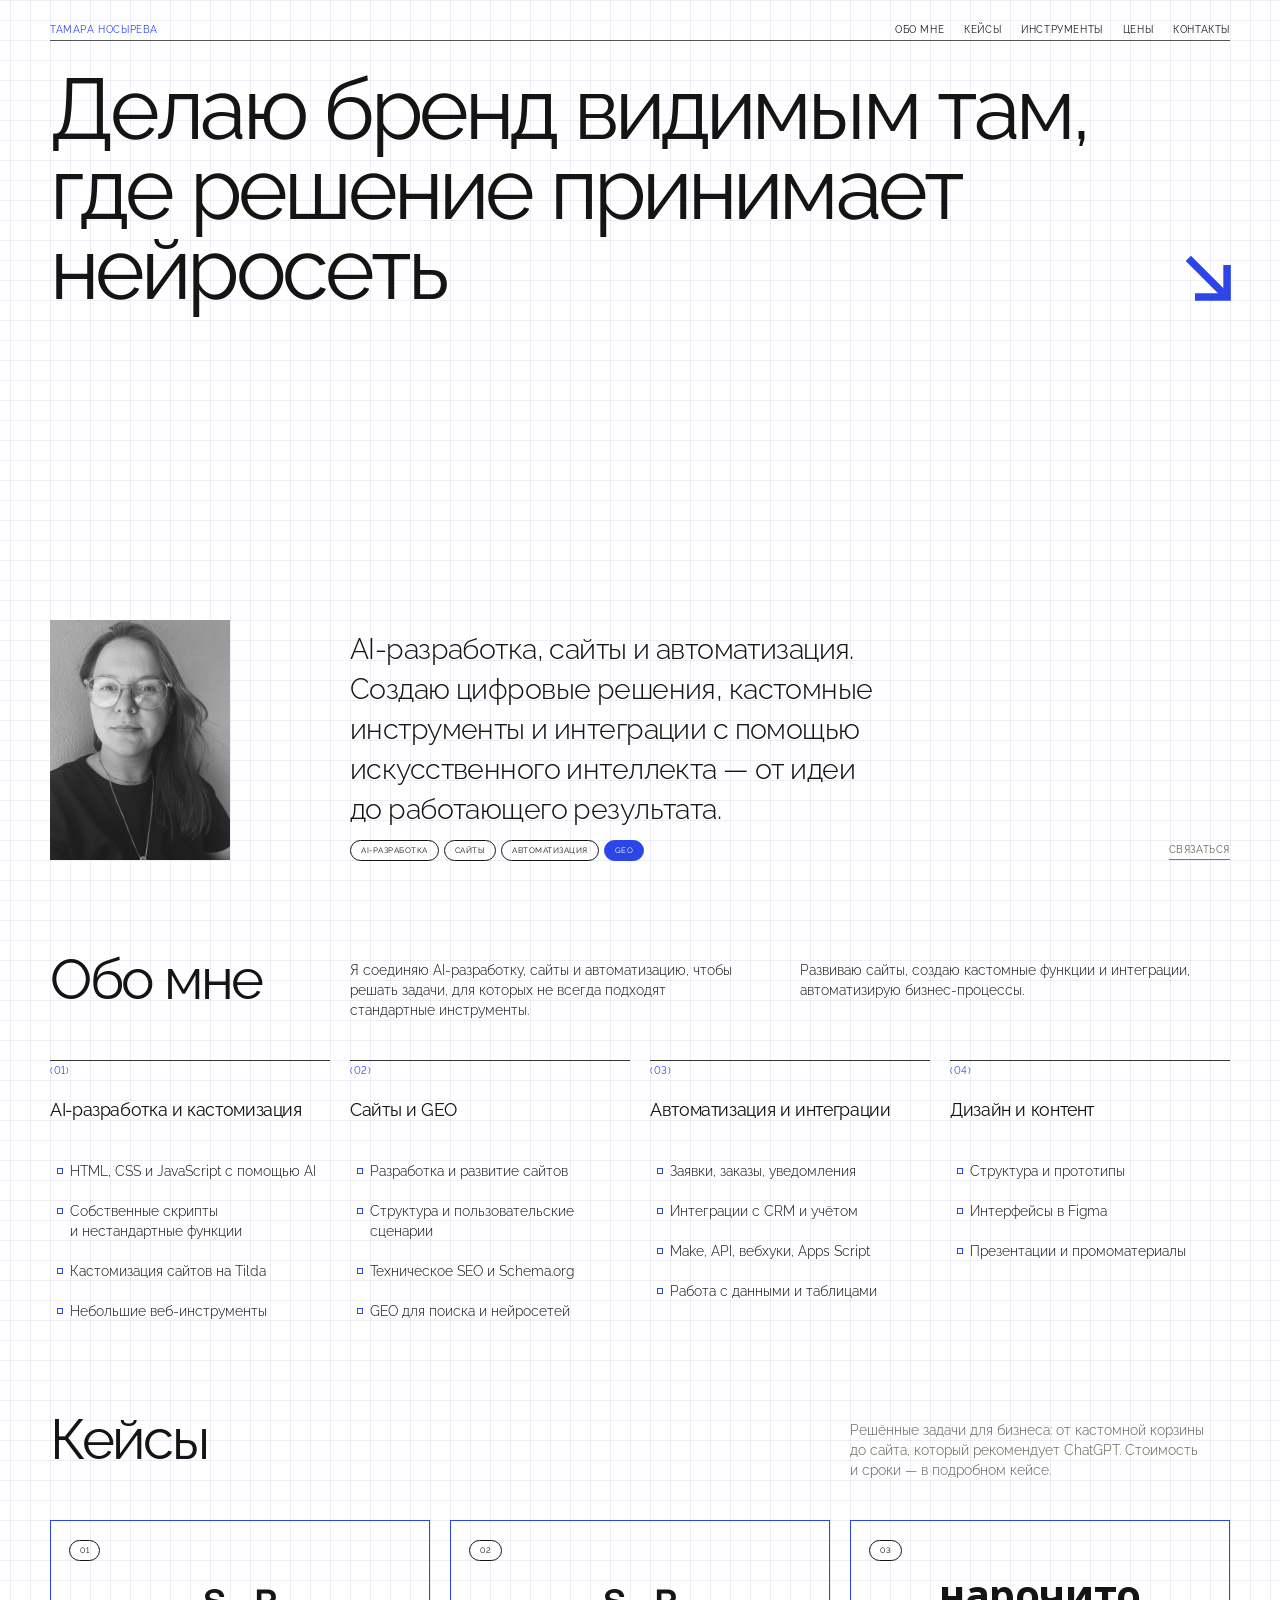
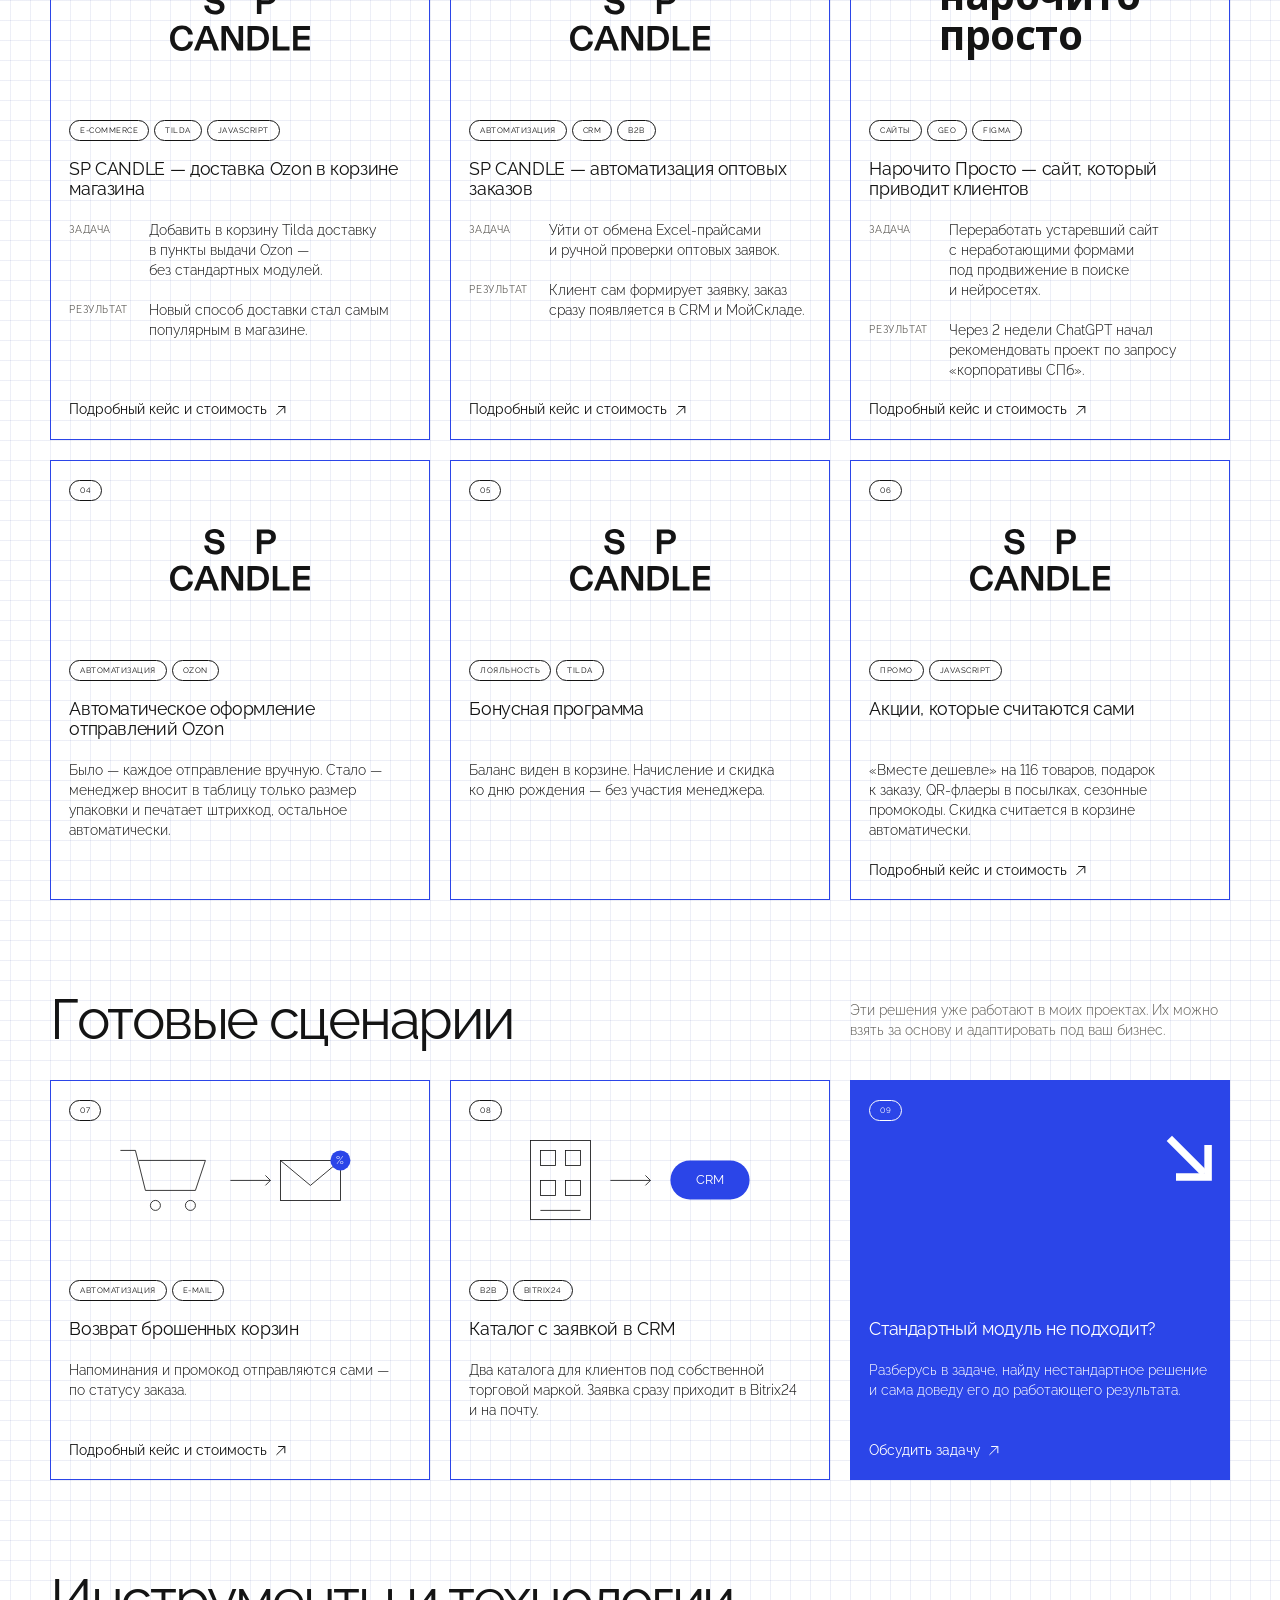
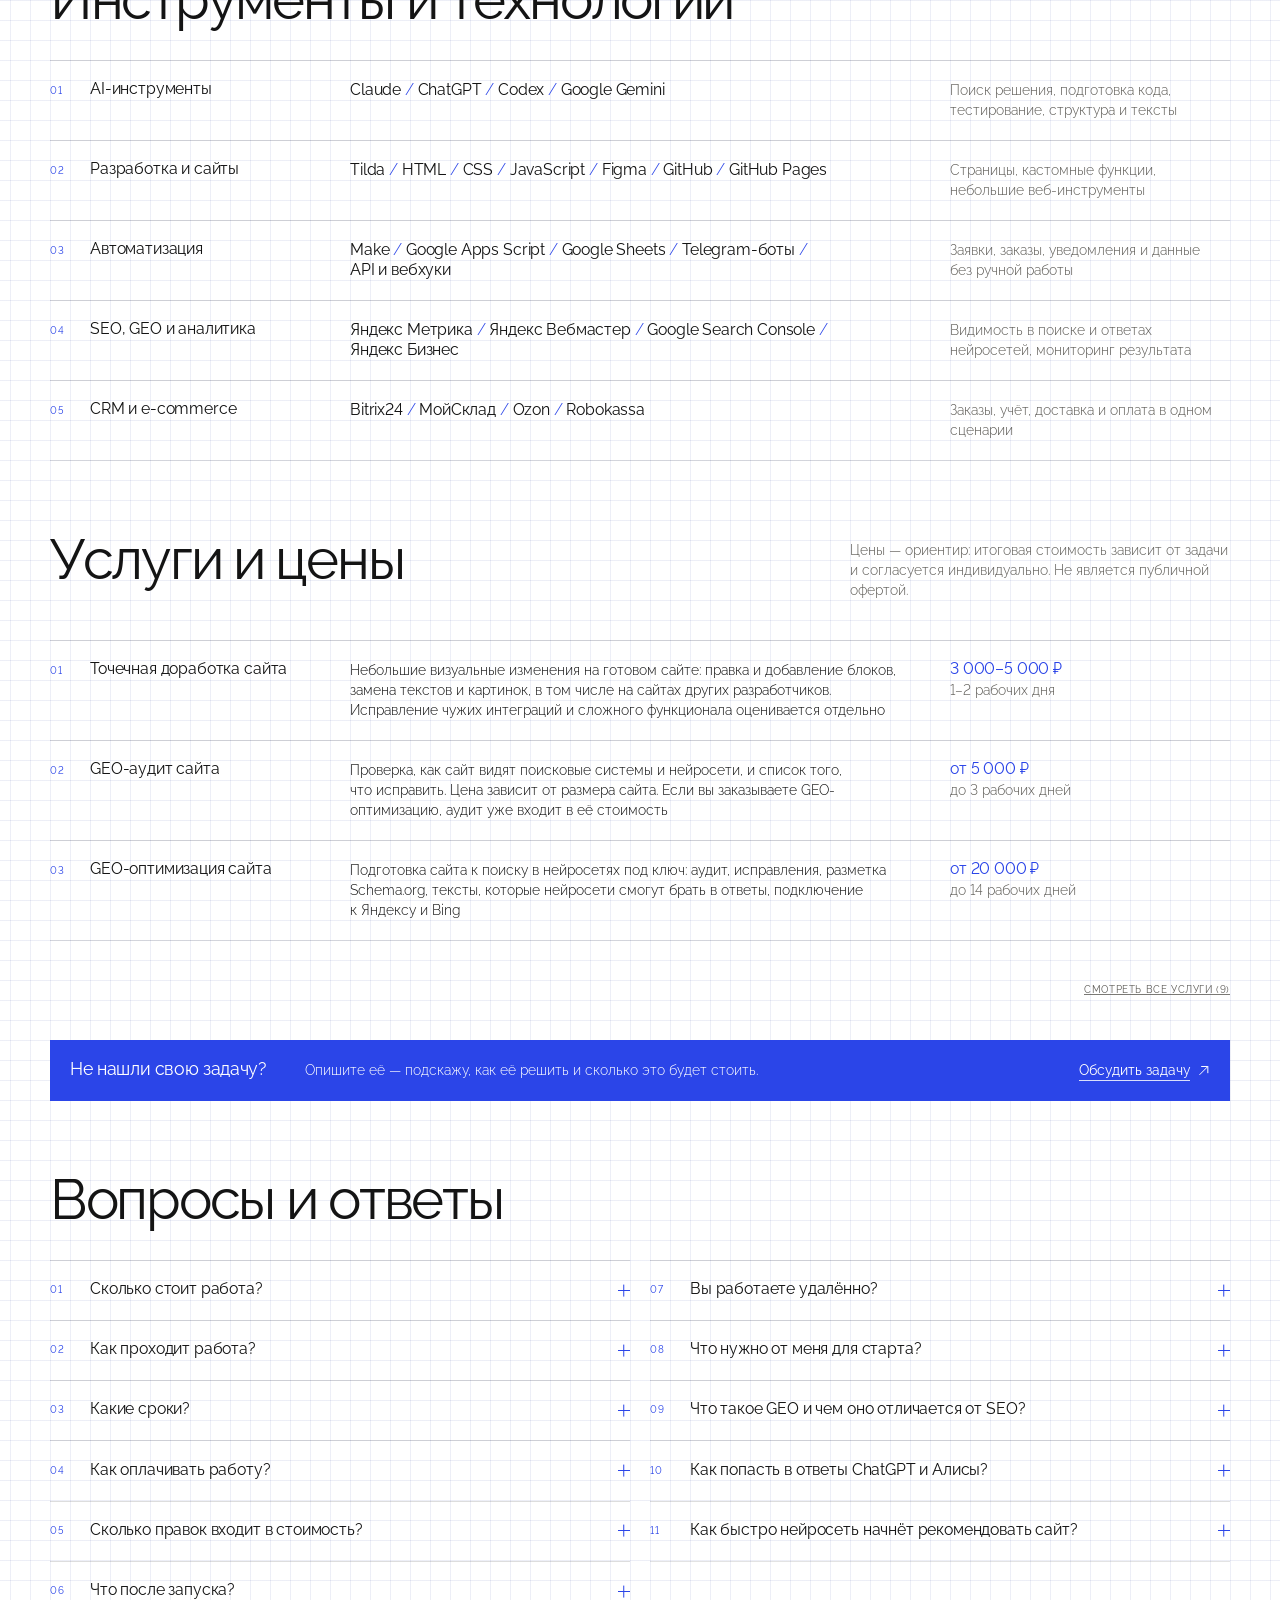
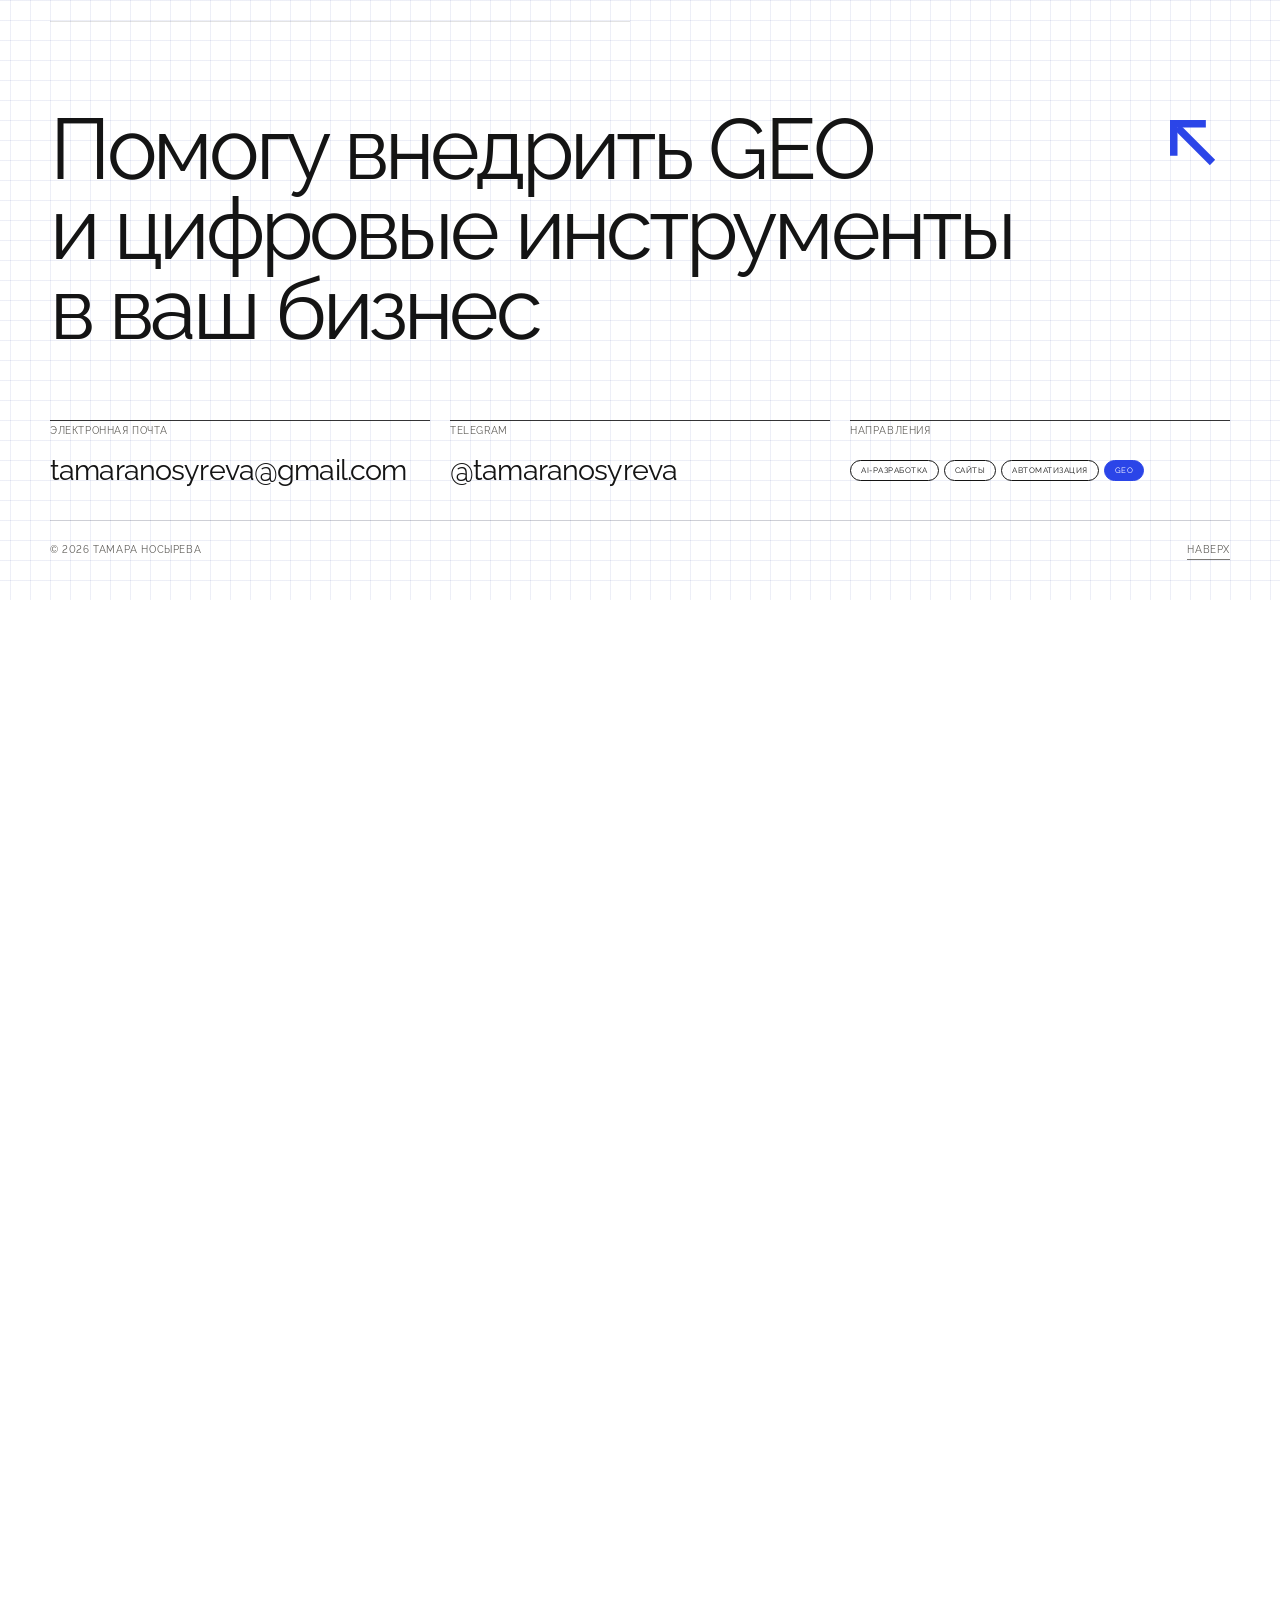
==== commit d33817bb: "Синяя плашка «Не нашли свою задачу?» под прайсом Co-Authored-By: Claude Opus 5.5 <noreply@anthropic." ====
--- a/index.html
+++ b/index.html
@@ -443,7 +443,7 @@
 </script>
 <link rel="preload" href="assets/fonts/GridSans-Light.woff2" as="font" type="font/woff2" crossorigin>
 <link rel="preload" href="assets/fonts/GridSans-Regular.woff2" as="font" type="font/woff2" crossorigin>
-<link rel="stylesheet" href="assets/css/style.css?v=9a85c401">
+<link rel="stylesheet" href="assets/css/style.css?v=7b9992e3">
 <script src="assets/js/main.js?v=141c01b7"></script>
 </head>
 <body>
@@ -767,7 +767,7 @@
   <div class="tools__body">
     <div class="grid">
       <h2 class="h2 tools__title">Услуги и&nbsp;цены</h2>
-      <p class="small muted tools__note">Цены&nbsp;— ориентир: итоговая стоимость зависит от&nbsp;задачи и&nbsp;согласуется индивидуально. Не&nbsp;является публичной офертой. Не&nbsp;нашли свою задачу? Опишите её&nbsp;— подскажу, как&nbsp;её решить и&nbsp;сколько это будет стоить.</p>
+      <p class="small muted tools__note">Цены&nbsp;— ориентир: итоговая стоимость зависит от&nbsp;задачи и&nbsp;согласуется индивидуально. Не&nbsp;является публичной офертой.</p>
     </div>
 
     <div class="tools__rows" id="prices-list">
@@ -818,6 +818,11 @@
       </div>
     </div>
     <button class="prices__more idx" type="button" aria-expanded="true" aria-controls="prices-list"><span class="u-link">Свернуть</span></button>
+    <div class="prices__cta">
+      <h3 class="h3">Не&nbsp;нашли свою задачу?</h3>
+      <p class="small">Опишите её&nbsp;— подскажу, как&nbsp;её решить и&nbsp;сколько это будет стоить.</p>
+      <a class="prices__cta-link small" href="#contacts"><span class="u-link">Обсудить задачу</span> <svg class="arrow--sm" aria-hidden="true"><use href="#i-link"/></svg></a>
+    </div>
   </div>
 </section>
 
--- a/assets/css/style.css
+++ b/assets/css/style.css
@@ -243,6 +243,10 @@
 /* как «Связаться» на первом экране: серая, справа; кнопка по умолчанию не наследует шрифт — задаём явно */
 .prices__more { justify-self: end; padding: 0; border: 0; background: none; font-family: inherit; color: var(--ink-2); cursor: pointer; }
 .prices:not(.is-collapsible) .prices__more { display: none; }
+/* «Не нашли свою задачу?» — синяя плашка под списком, как синяя карточка в кейсах: поле 24px, строки по клеткам */
+.prices__cta { display: flex; flex-wrap: wrap; align-items: baseline; gap: 24px 48px; padding: 23px; border: 1px solid var(--accent); background: var(--accent); color: var(--accent-ink); }
+.prices__cta > p { flex: 1 1 288px; }
+.prices__cta-link { display: inline-flex; gap: 8px; align-items: center; font-weight: 400; }
 
 /* «Вопросы и ответы» — аккордеон в две колонки: колонки независимы, открытый ответ не меняет высоту соседней */
 .faq__cols { display: grid; grid-template-columns: repeat(2, minmax(0, 1fr)); column-gap: var(--gap); align-items: start; }
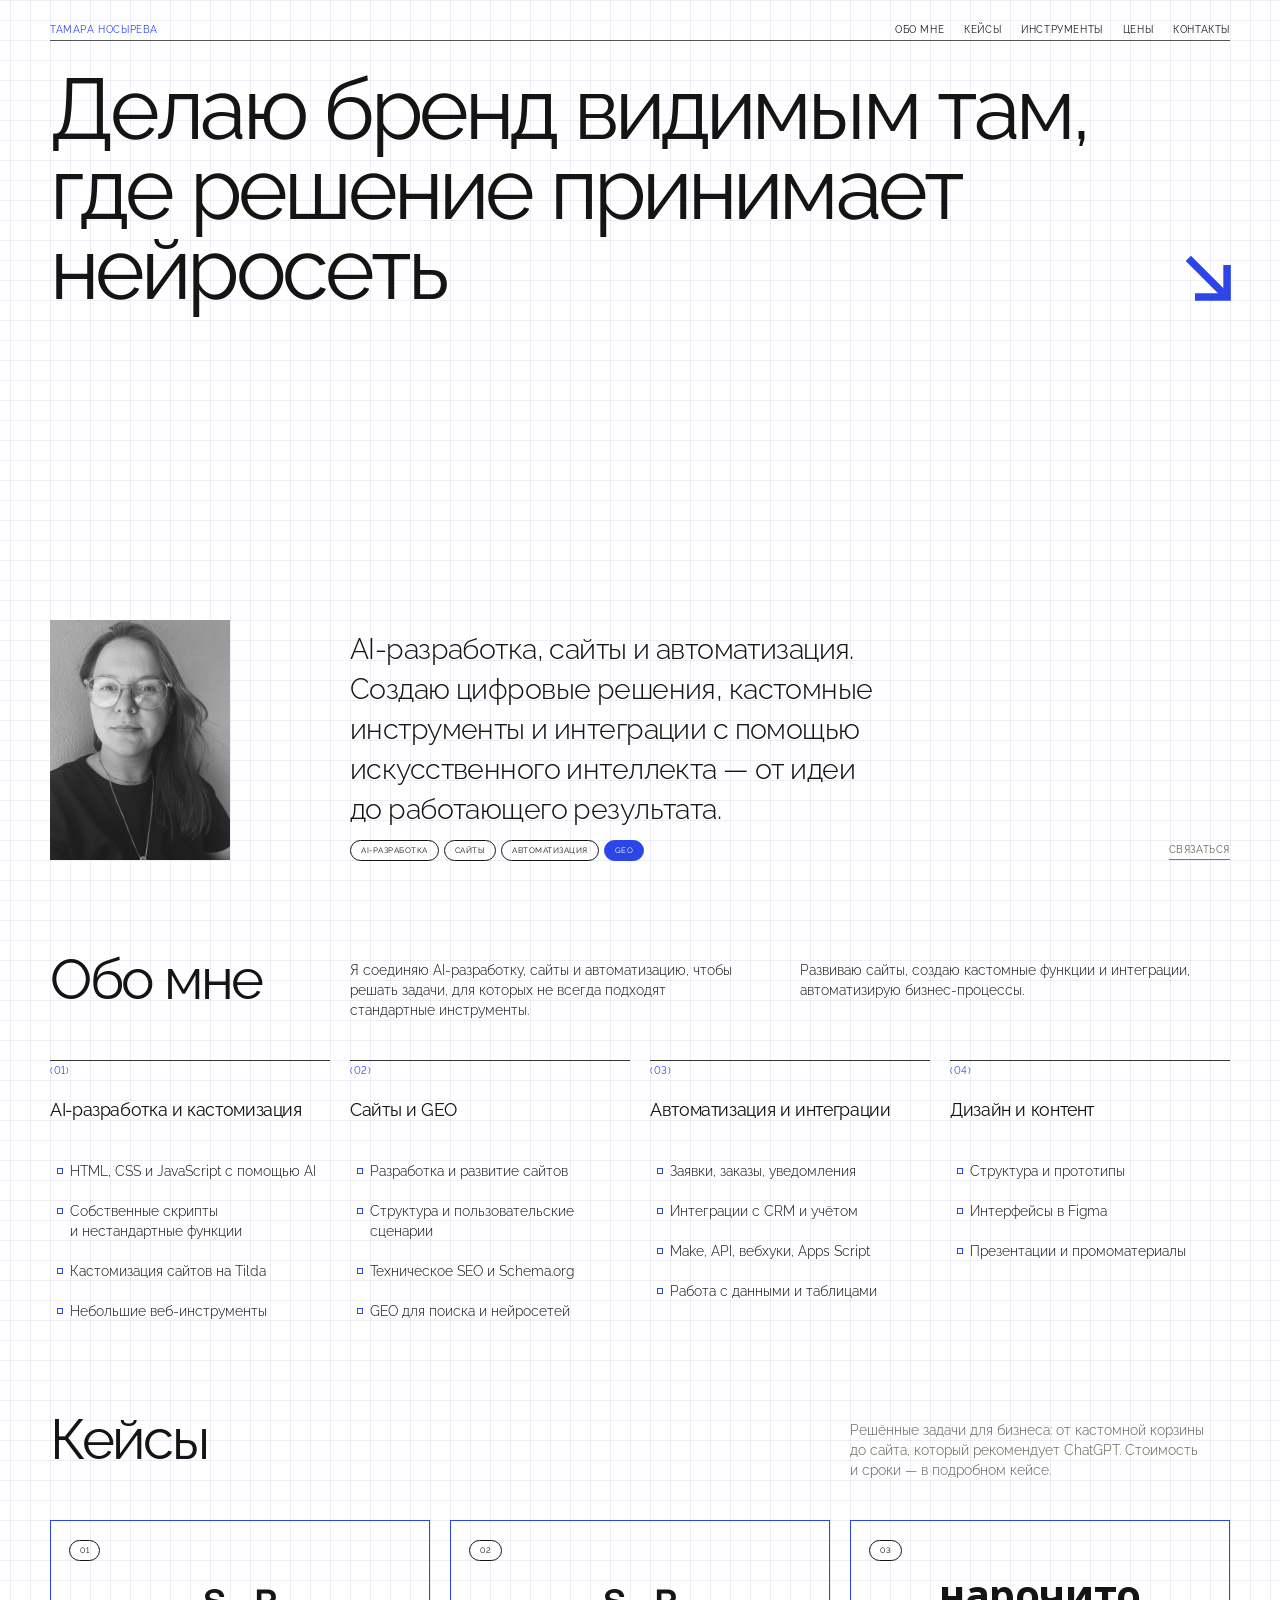
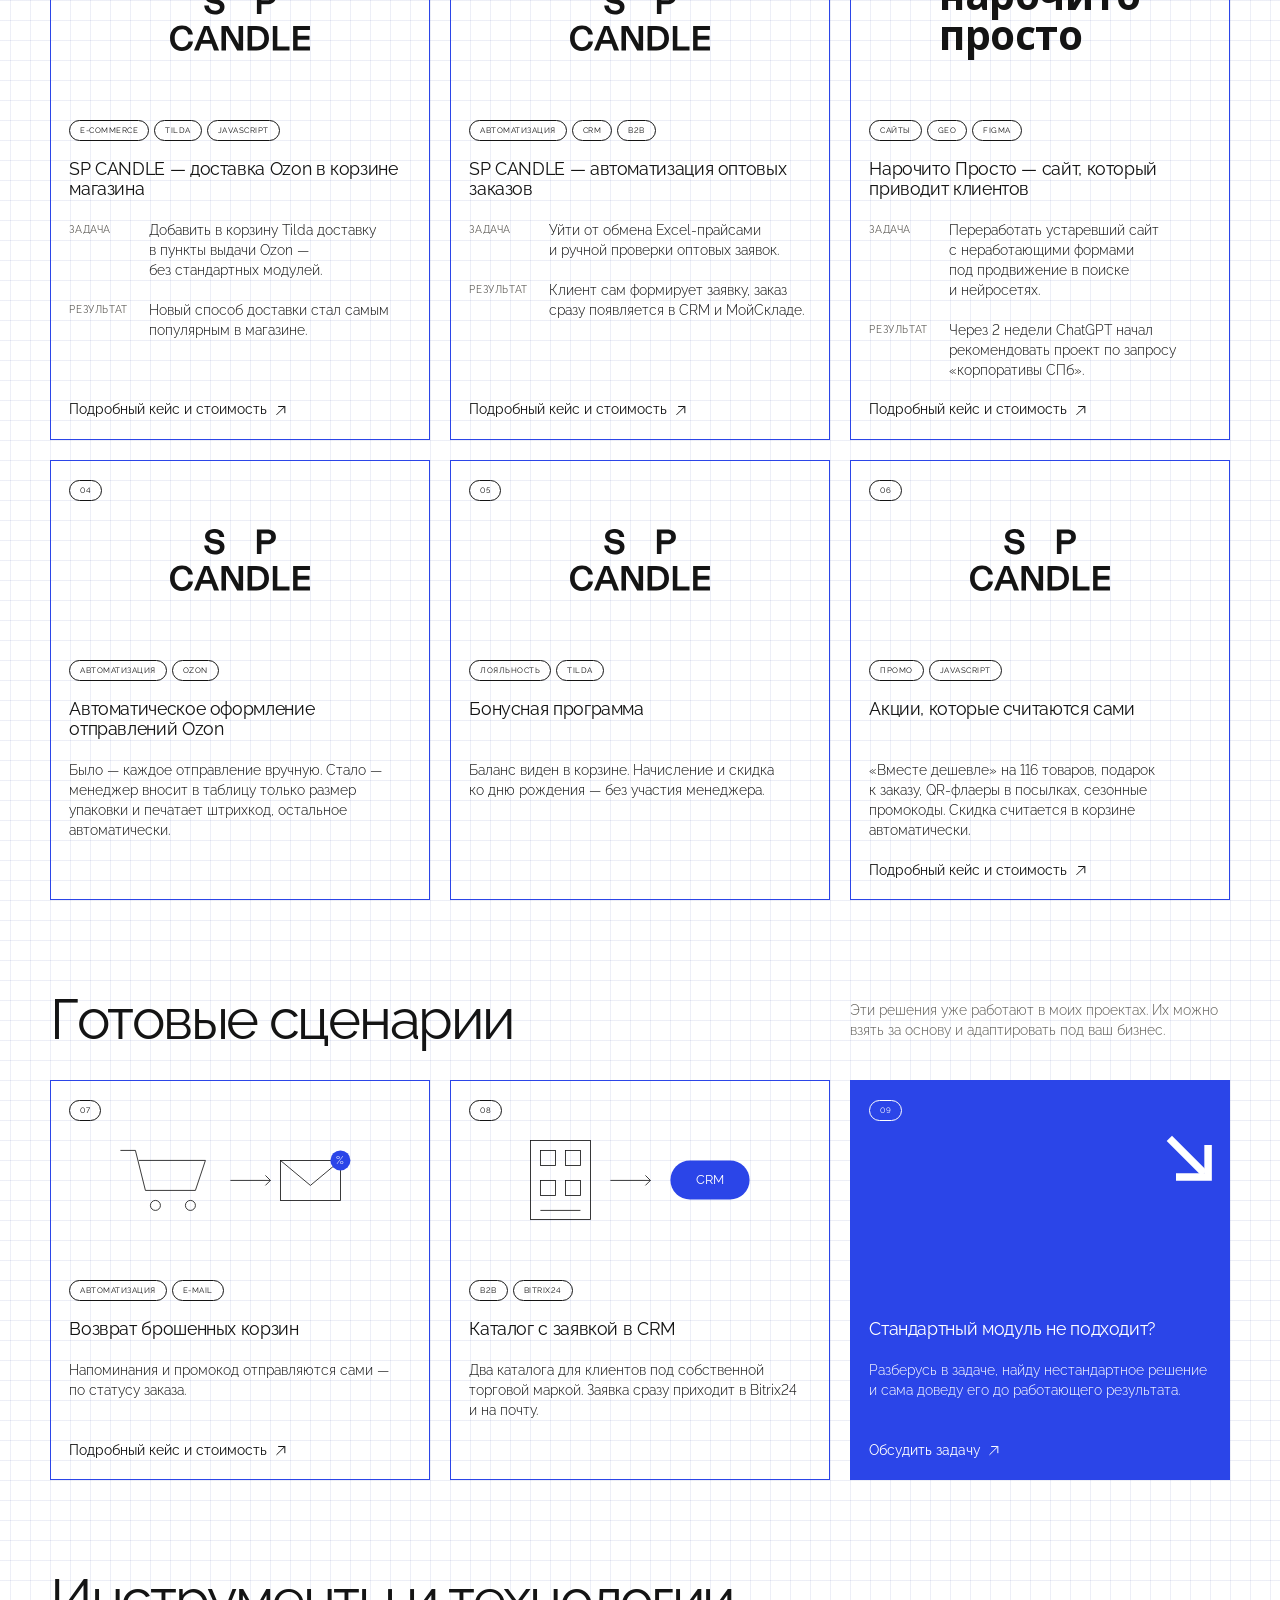
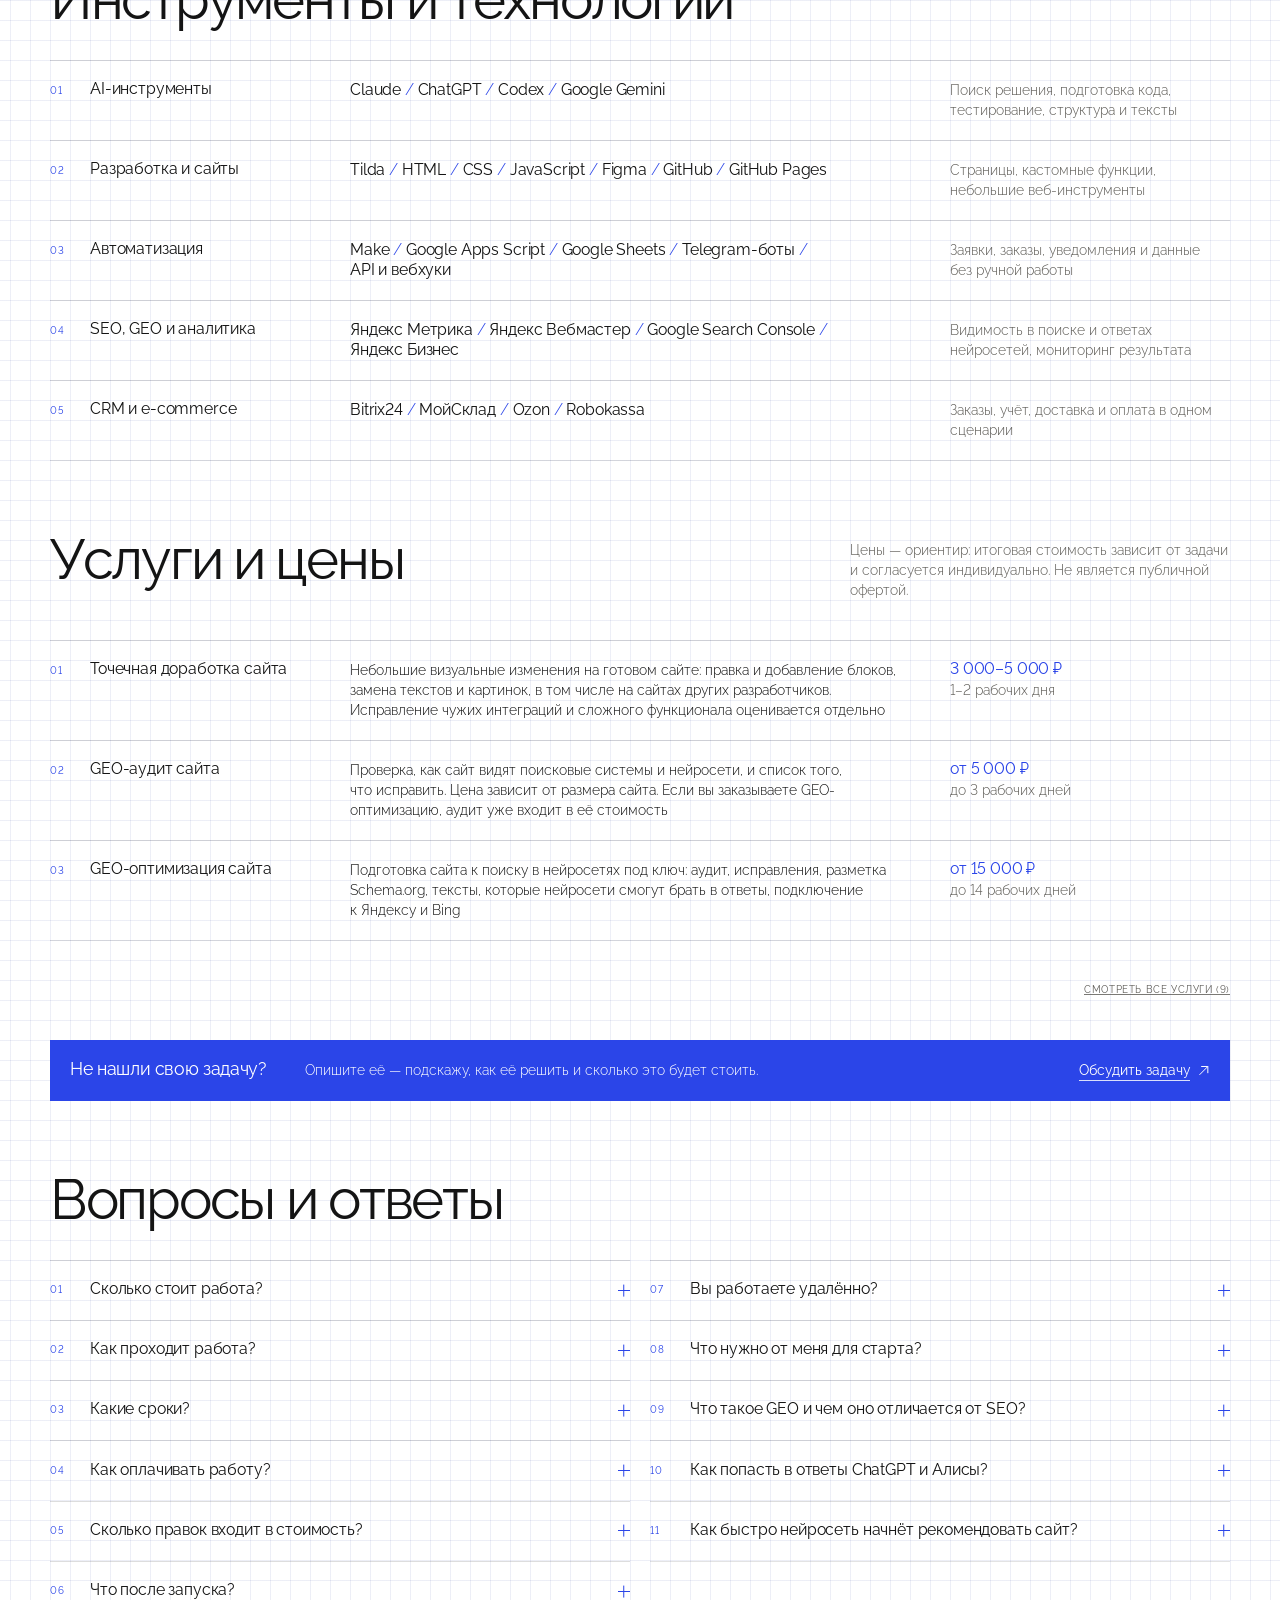
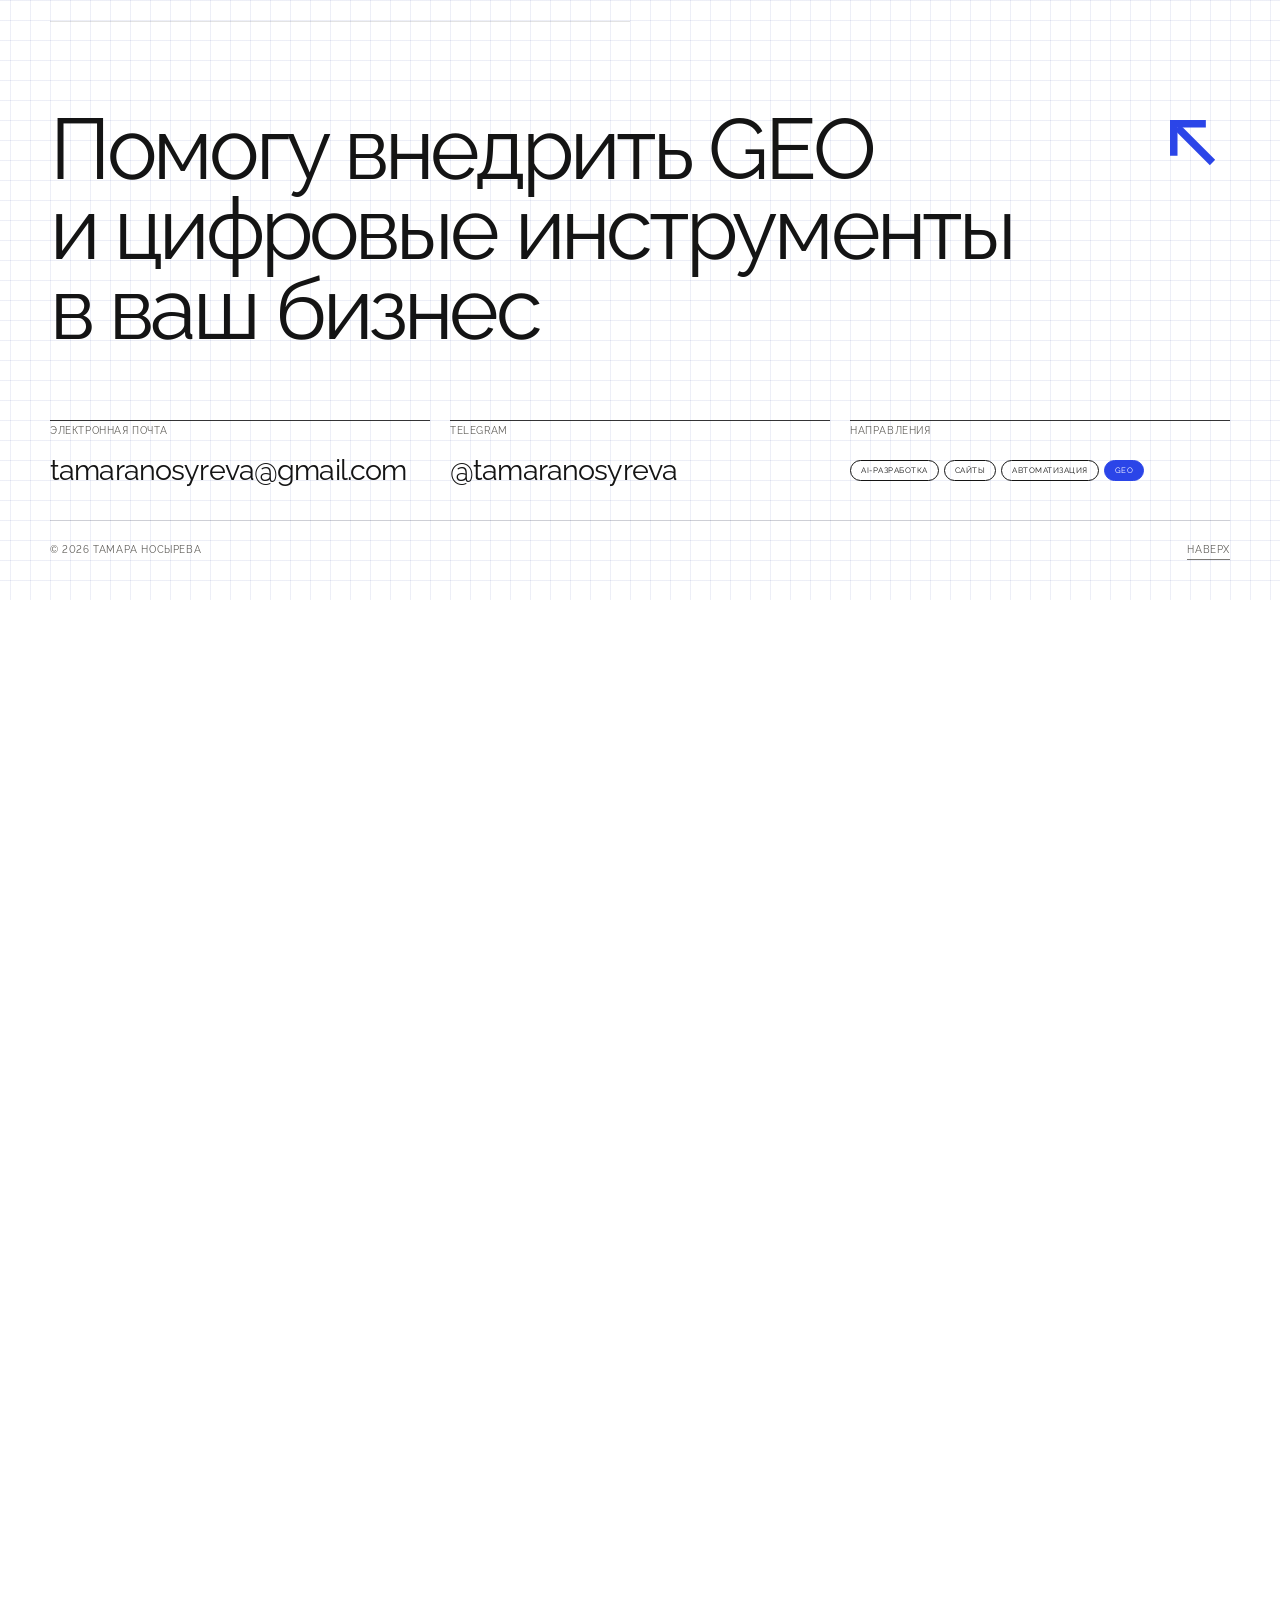
==== commit 6e6e0726: "GEO-оптимизация — от 15 000 ₽ Co-Authored-By: Claude Opus 5.5 <noreply@anthropic.com>" ====
--- a/index.html
+++ b/index.html
@@ -154,7 +154,7 @@
             "priceCurrency": "RUB",
             "priceSpecification": {
               "@type": "PriceSpecification",
-              "minPrice": 20000,
+              "minPrice": 15000,
               "priceCurrency": "RUB"
             },
             "itemOffered": {
@@ -784,7 +784,7 @@
       <div class="grid trow price">
         <div class="trow__cat"><span class="idx">03</span><span class="h4">GEO-оптимизация сайта</span></div>
         <p class="price__desc small">Подготовка сайта к&nbsp;поиску в&nbsp;нейросетях под&nbsp;ключ: аудит, исправления, разметка Schema.org, тексты, которые нейросети смогут брать в&nbsp;ответы, подключение к&nbsp;Яндексу и&nbsp;Bing</p>
-        <p class="price__cost"><span class="h4">от&nbsp;20&nbsp;000&nbsp;₽</span><span class="small muted">до&nbsp;14&nbsp;рабочих дней</span></p>
+        <p class="price__cost"><span class="h4">от&nbsp;15&nbsp;000&nbsp;₽</span><span class="small muted">до&nbsp;14&nbsp;рабочих дней</span></p>
       </div>
       <div class="grid trow price">
         <div class="trow__cat"><span class="idx">04</span><span class="h4">Калькуляторы, квизы и&nbsp;<span class="nw">веб-сервисы</span></span></div>
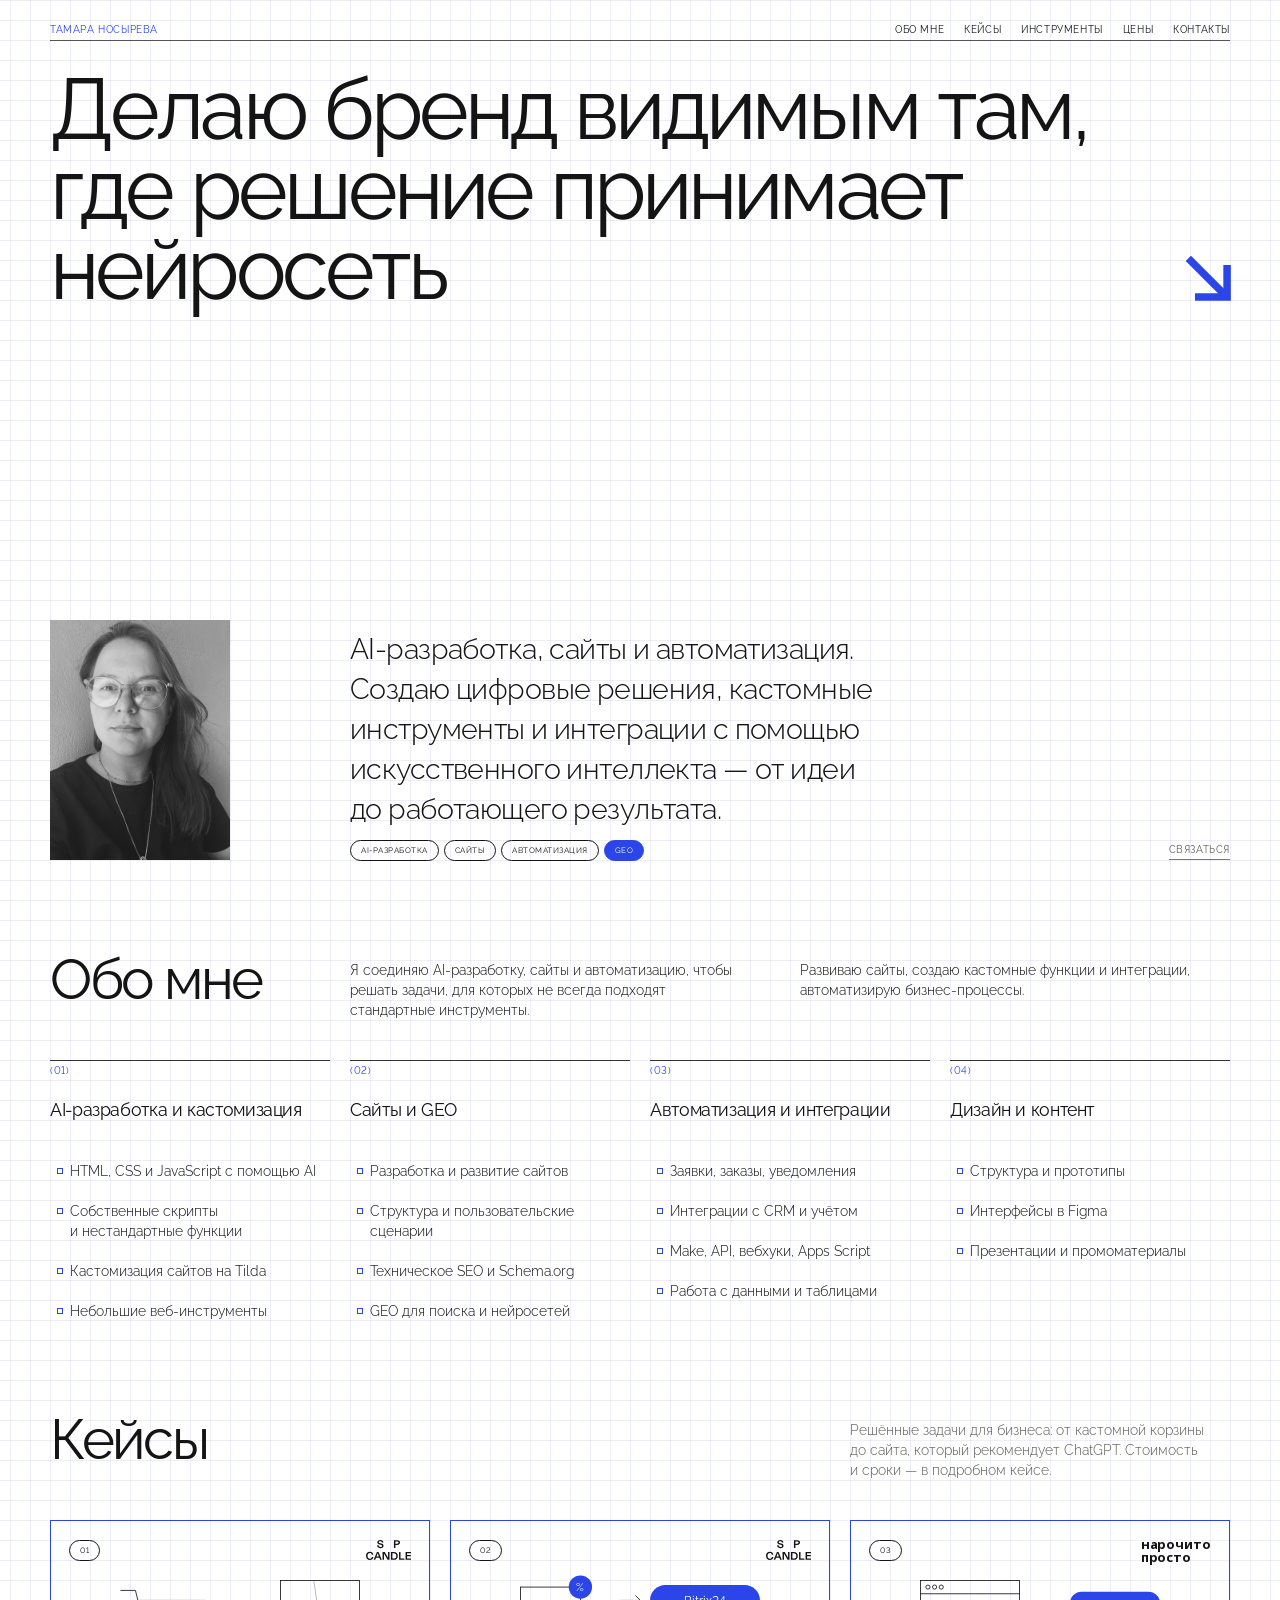
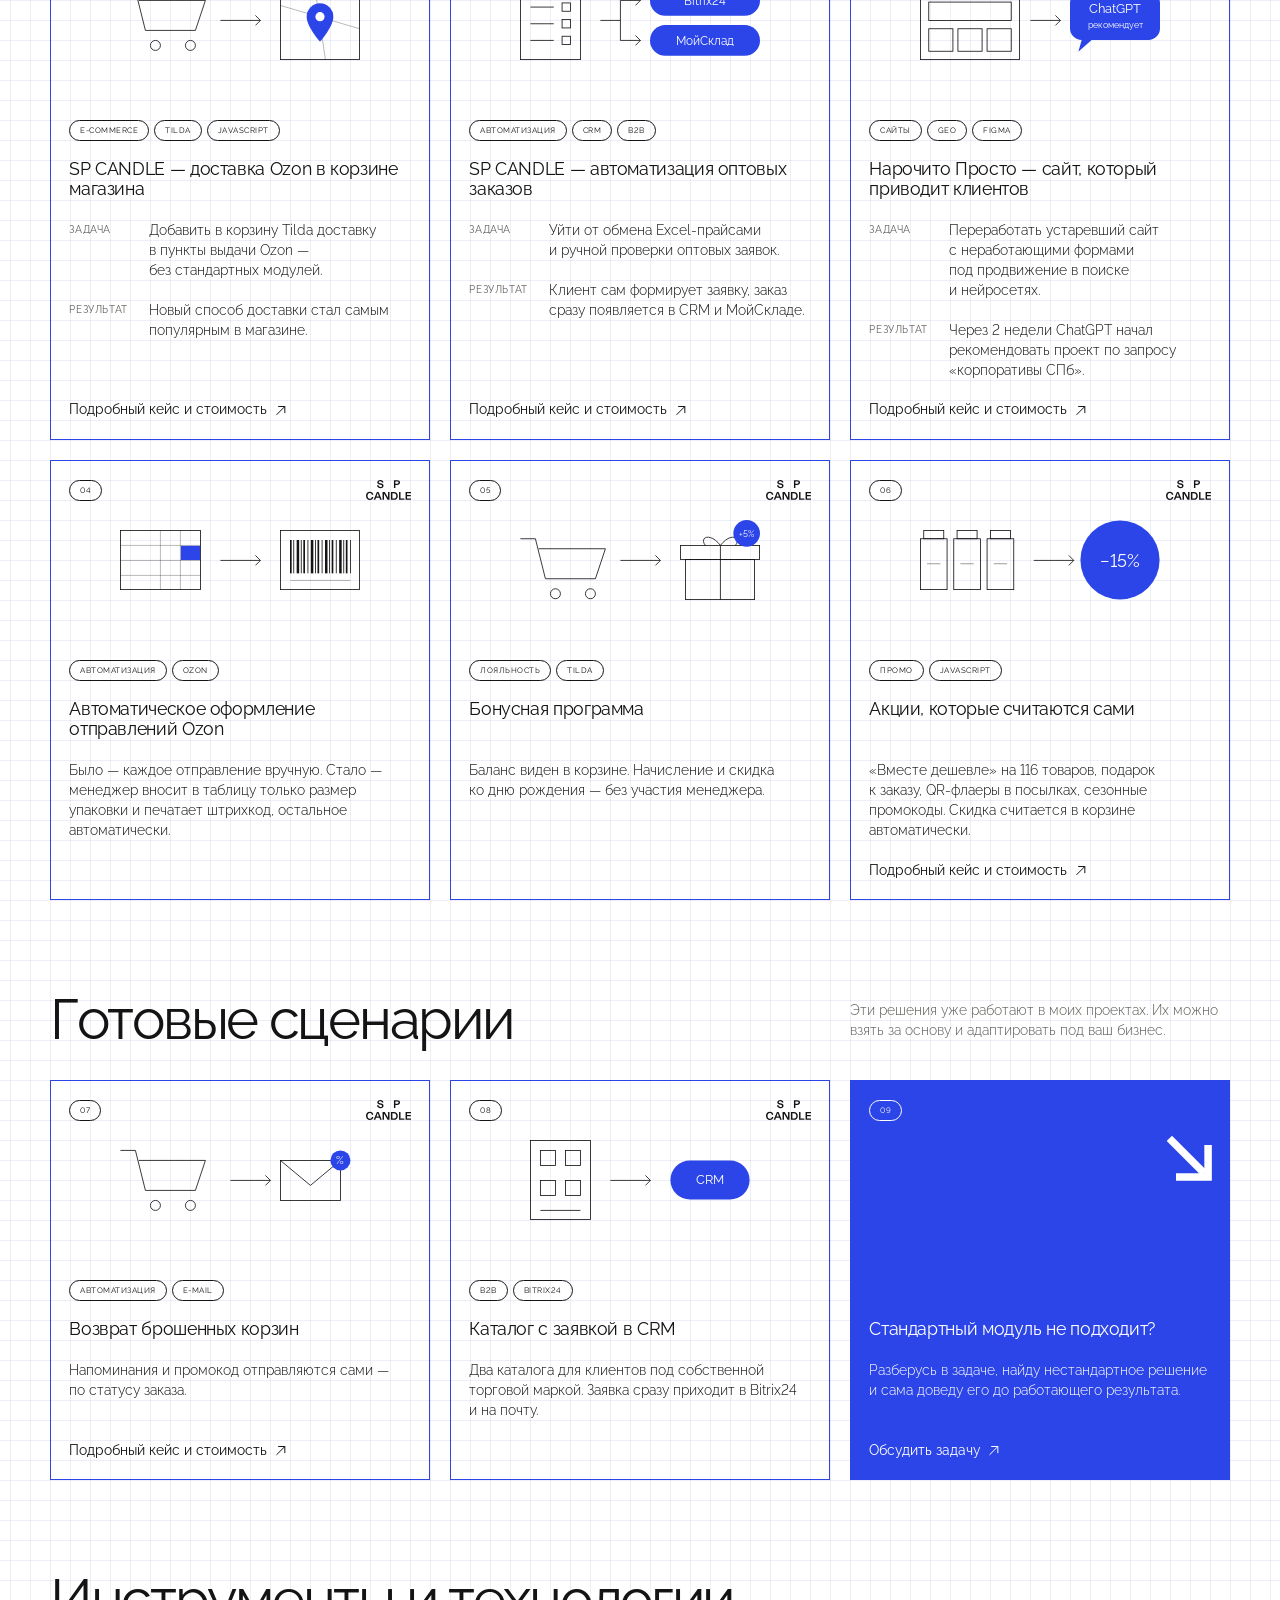
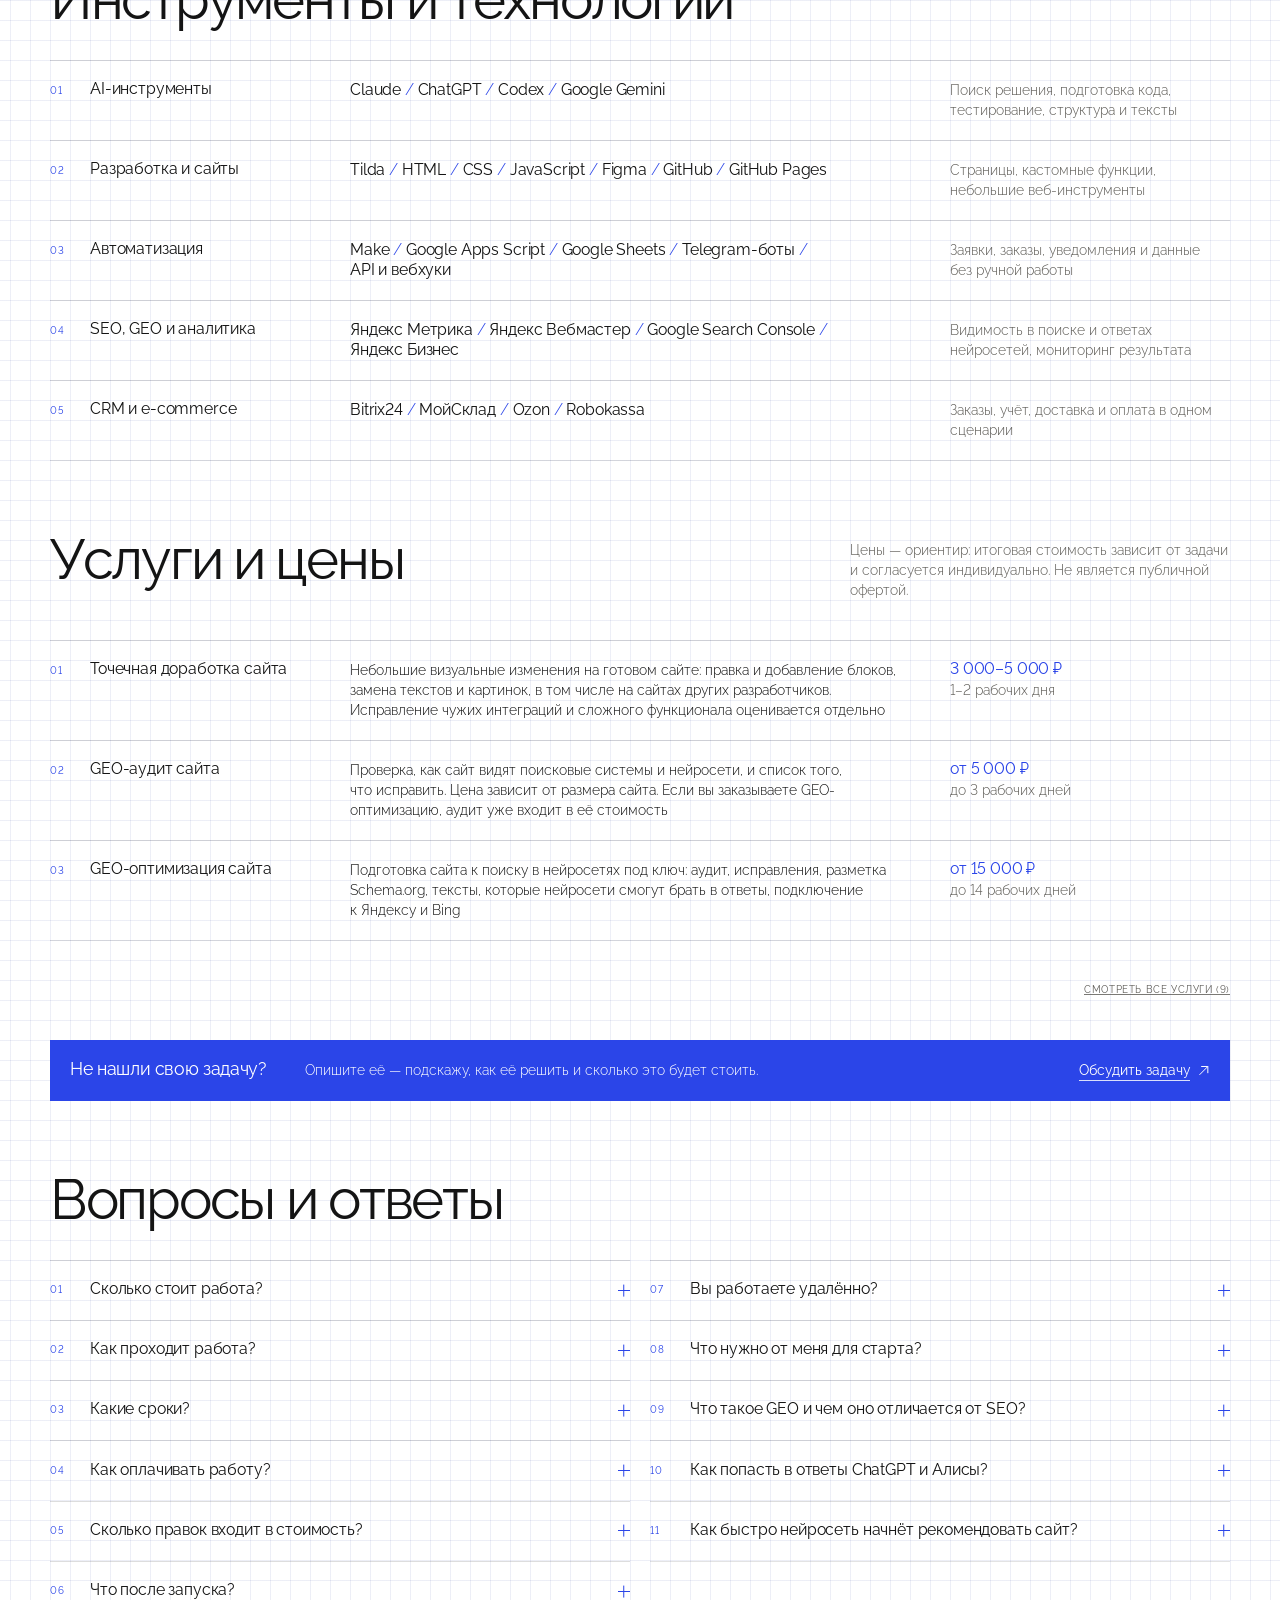
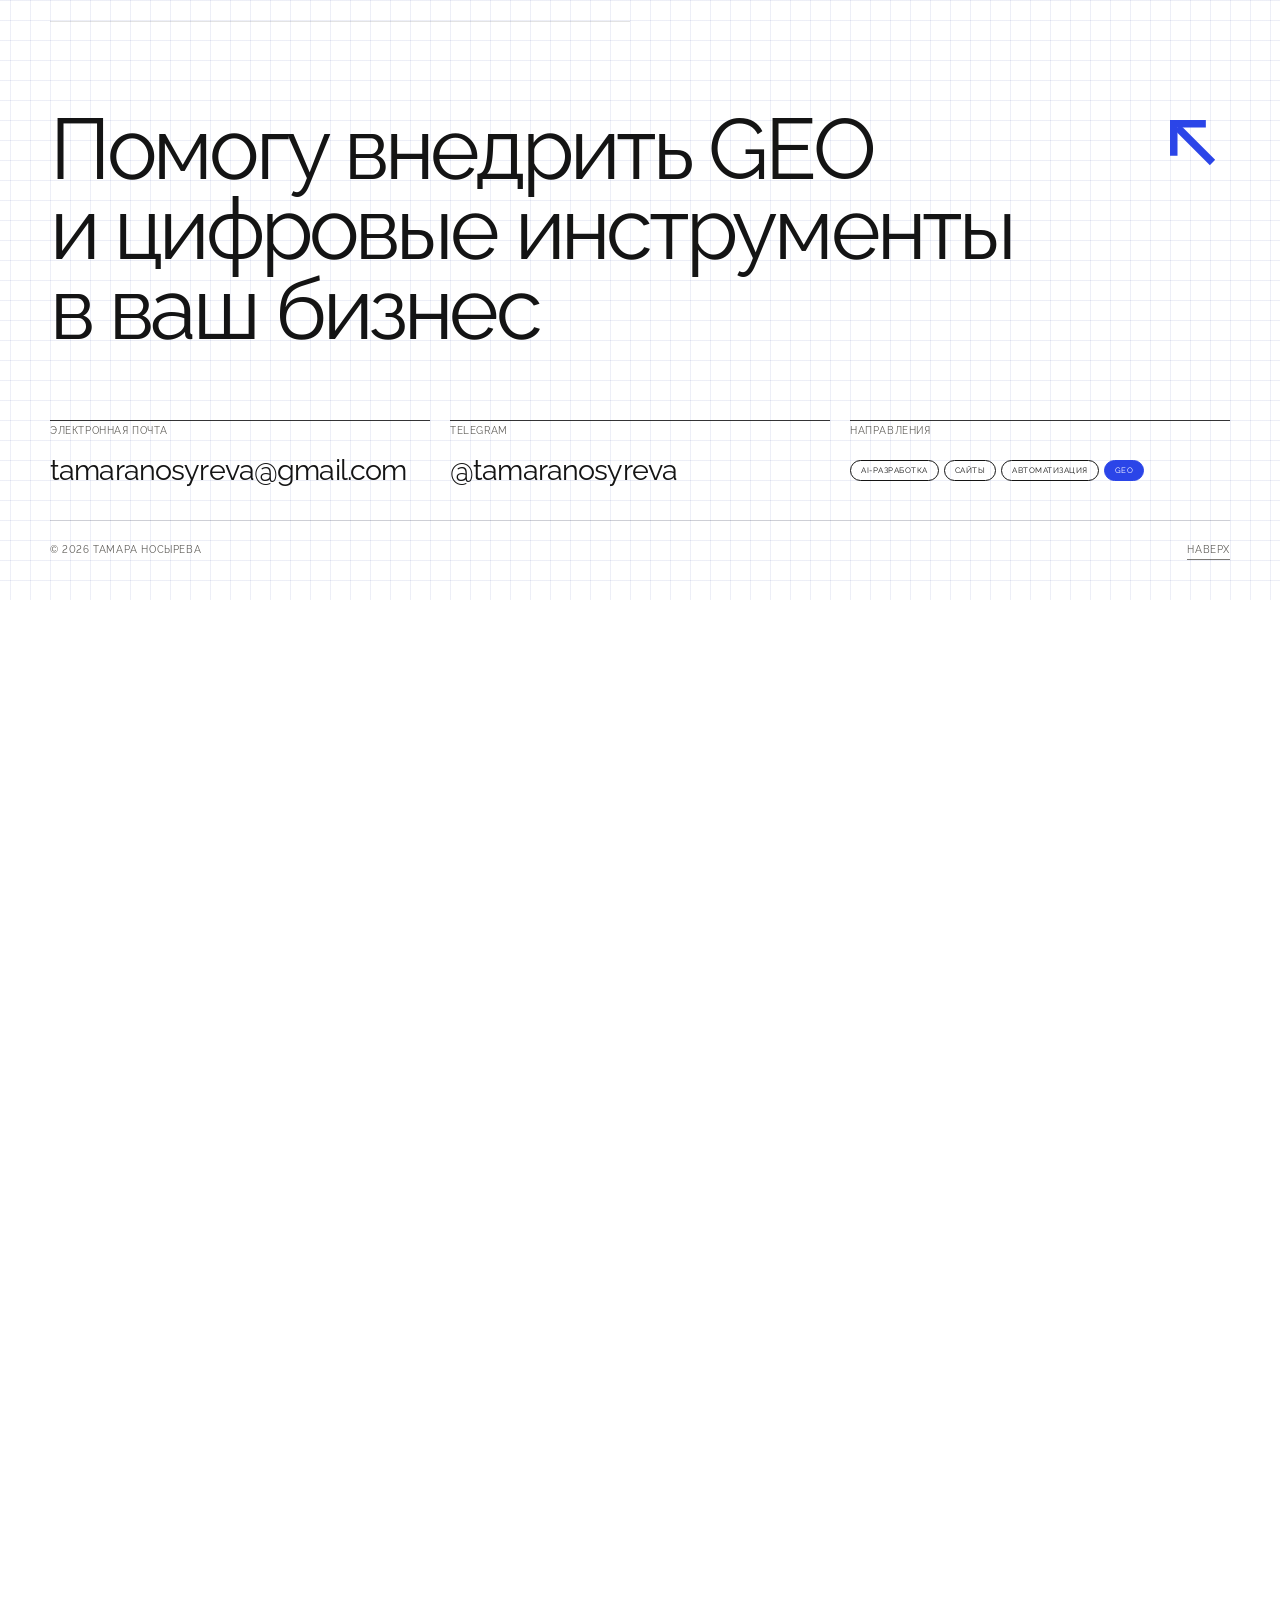
==== commit 803e751e: "Схемы вместо логотипов в карточках кейсов, логотип клиента справочно; иконки и ссылки в пути покупат" ====
--- a/index.html
+++ b/index.html
@@ -40,7 +40,8 @@
         "addressCountry": "RU"
       },
       "sameAs": [
-        "https://t.me/tamaranosyreva"
+        "https://t.me/tamaranosyreva",
+        "https://www.fl.ru/users/sayhellotoma/"
       ],
       "knowsLanguage": "ru",
       "knowsAbout": [
@@ -443,7 +444,7 @@
 </script>
 <link rel="preload" href="assets/fonts/GridSans-Light.woff2" as="font" type="font/woff2" crossorigin>
 <link rel="preload" href="assets/fonts/GridSans-Regular.woff2" as="font" type="font/woff2" crossorigin>
-<link rel="stylesheet" href="assets/css/style.css?v=7b9992e3">
+<link rel="stylesheet" href="assets/css/style.css?v=4498fc8f">
 <script src="assets/js/main.js?v=141c01b7"></script>
 </head>
 <body>
@@ -554,8 +555,13 @@
     <div class="cards cards--framed cards--cases">
       <article class="card">
         <div class="card__media">
-          <span class="pill card__num">01</span>
-          <span class="card__logo"><img src="assets/img/logo-spcandle.svg" alt="SP CANDLE" width="168"></span>
+          <div class="card__top"><span class="pill card__num">01</span><img class="card__client" src="assets/img/logo-spcandle.svg" alt="SP CANDLE" width="54" height="24"></div>
+          <svg class="card__art" viewBox="0 0 288 96" width="288" height="96" aria-hidden="true" fill="none" stroke="currentColor" stroke-width="1">
+            <path d="M0.5 12.5H18.5L30.5 60.5H90.5L102.5 24.5H22.5"/><circle cx="42.5" cy="78.5" r="6"/><circle cx="84.5" cy="78.5" r="6"/>
+            <path d="M120.5 48.5H168.5M162.5 42.5L168.5 48.5L162.5 54.5"/>
+            <rect x="192.5" y="0.5" width="95" height="95"/><path d="M192.5 30.5L287.5 58.5M232.5 0.5L246.5 95.5" stroke-opacity=".35"/>
+            <path d="M240 74C240 74 224 56 224 44A16 16 0 0 1 256 44C256 56 240 74 240 74Z" fill="var(--accent)" stroke="none"/><circle cx="240" cy="44" r="5.5" fill="#fff" stroke="none"/>
+          </svg>
         </div>
         <div class="card__head">
           <div class="pills"><span class="pill"><span class="nw">E-commerce</span></span><span class="pill">Tilda</span><span class="pill">JavaScript</span></div>
@@ -572,8 +578,14 @@
 
       <article class="card">
         <div class="card__media">
-          <span class="pill card__num">02</span>
-          <span class="card__logo"><img src="assets/img/logo-spcandle.svg" alt="SP CANDLE" width="168"></span>
+          <div class="card__top"><span class="pill card__num">02</span><img class="card__client" src="assets/img/logo-spcandle.svg" alt="SP CANDLE" width="54" height="24"></div>
+          <svg class="card__art" viewBox="0 0 288 96" width="288" height="96" aria-hidden="true" fill="none" stroke="currentColor" stroke-width="1">
+            <rect x="0.5" y="8.5" width="72" height="87"/><path d="M12.5 32.5H40.5M12.5 52.5H40.5M12.5 72.5H40.5"/><rect x="50.5" y="27.5" width="10" height="10"/><rect x="50.5" y="47.5" width="10" height="10"/><rect x="50.5" y="67.5" width="10" height="10"/>
+            <circle cx="72.5" cy="8.5" r="14" fill="var(--accent)" stroke="none"/><text x="72.5" y="13" text-anchor="middle" font-size="13" font-weight="400" fill="#fff" stroke="none" font-family="Grid Sans, sans-serif">%</text>
+            <path d="M96.5 48.5H120.5M120.5 48.5V24.5H144.5M120.5 48.5V72.5H144.5M138.5 18.5L144.5 24.5L138.5 30.5M138.5 66.5L144.5 72.5L138.5 78.5"/>
+            <rect x="156" y="6" width="132" height="37" rx="18.5" fill="var(--accent)" stroke="none"/><text x="222" y="29.5" text-anchor="middle" font-size="14" font-weight="400" fill="#fff" stroke="none" font-family="Grid Sans, sans-serif">Bitrix24</text>
+            <rect x="156" y="54" width="132" height="37" rx="18.5" fill="var(--accent)" stroke="none"/><text x="222" y="77.5" text-anchor="middle" font-size="14" font-weight="400" fill="#fff" stroke="none" font-family="Grid Sans, sans-serif">МойСклад</text>
+          </svg>
         </div>
         <div class="card__head">
           <div class="pills"><span class="pill">Автоматизация</span><span class="pill">CRM</span><span class="pill">B2B</span></div>
@@ -590,8 +602,14 @@
 
       <article class="card">
         <div class="card__media">
-          <span class="pill card__num">03</span>
-          <span class="card__logo"><span class="logo-naro" role="img" aria-label="Нарочито Просто">нарочито<br>просто</span></span>
+          <div class="card__top"><span class="pill card__num">03</span><span class="card__client logo-naro" role="img" aria-label="Нарочито Просто">нарочито<br>просто</span></div>
+          <svg class="card__art" viewBox="0 0 288 96" width="288" height="96" aria-hidden="true" fill="none" stroke="currentColor" stroke-width="1">
+            <rect x="0.5" y="0.5" width="119" height="95"/><path d="M0.5 16.5H119.5"/><circle cx="9.5" cy="8.5" r="2.5"/><circle cx="17.5" cy="8.5" r="2.5"/><circle cx="25.5" cy="8.5" r="2.5"/>
+            <rect x="10.5" y="26.5" width="99" height="22"/><rect x="10.5" y="58.5" width="29" height="27"/><rect x="45.5" y="58.5" width="29" height="27"/><rect x="80.5" y="58.5" width="29" height="27"/>
+            <path d="M132.5 48.5H168.5M162.5 42.5L168.5 48.5L162.5 54.5"/>
+            <path d="M194 14H274A14 14 0 0 1 288 28V58A14 14 0 0 1 274 72H206L190 86L194 72A14 14 0 0 1 180 58V28A14 14 0 0 1 194 14Z" fill="var(--accent)" stroke="none"/>
+            <text x="234" y="40" text-anchor="middle" font-size="15" font-weight="400" fill="#fff" stroke="none" font-family="Grid Sans, sans-serif">ChatGPT</text><text x="234" y="58" text-anchor="middle" font-size="11" font-weight="400" fill="#fff" stroke="none" font-family="Grid Sans, sans-serif">рекомендует</text>
+          </svg>
         </div>
         <div class="card__head">
           <div class="pills"><span class="pill">Сайты</span><span class="pill">GEO</span><span class="pill">Figma</span></div>
@@ -607,8 +625,15 @@
       </article>
       <article class="card">
         <div class="card__media">
-          <span class="pill card__num">04</span>
-          <span class="card__logo"><img src="assets/img/logo-spcandle.svg" alt="SP CANDLE" width="168"></span>
+          <div class="card__top"><span class="pill card__num">04</span><img class="card__client" src="assets/img/logo-spcandle.svg" alt="SP CANDLE" width="54" height="24"></div>
+          <svg class="card__art" viewBox="0 0 288 96" width="288" height="96" aria-hidden="true" fill="none" stroke="currentColor" stroke-width="1">
+            <rect x="0.5" y="12.5" width="96" height="71"/><path d="M0.5 30.5H96.5M0.5 48.5H96.5M0.5 66.5H96.5M48.5 12.5V83.5M72.5 12.5V83.5" stroke-opacity=".35"/>
+            <rect x="73" y="31" width="23" height="17" fill="var(--accent)" stroke="none"/>
+            <path d="M120.5 48.5H168.5M162.5 42.5L168.5 48.5L162.5 54.5"/>
+            <rect x="192.5" y="12.5" width="95" height="71"/>
+            <g fill="currentColor" stroke="none"><rect x="204" y="24" width="2" height="40"/><rect x="208" y="24" width="1" height="40"/><rect x="212" y="24" width="3" height="40"/><rect x="217" y="24" width="1" height="40"/><rect x="220" y="24" width="2" height="40"/><rect x="225" y="24" width="1" height="40"/><rect x="229" y="24" width="3" height="40"/><rect x="234" y="24" width="1" height="40"/><rect x="237" y="24" width="2" height="40"/><rect x="242" y="24" width="1" height="40"/><rect x="246" y="24" width="3" height="40"/><rect x="251" y="24" width="1" height="40"/><rect x="254" y="24" width="2" height="40"/><rect x="259" y="24" width="1" height="40"/><rect x="263" y="24" width="3" height="40"/><rect x="268" y="24" width="1" height="40"/><rect x="271" y="24" width="2" height="40"/><rect x="276" y="24" width="1" height="40"/></g>
+            <path d="M204.5 72.5H276.5" stroke-opacity=".35"/>
+          </svg>
         </div>
         <div class="card__head">
           <div class="pills"><span class="pill">Автоматизация</span><span class="pill">Ozon</span></div>
@@ -622,8 +647,14 @@
 
       <article class="card">
         <div class="card__media">
-          <span class="pill card__num">05</span>
-          <span class="card__logo"><img src="assets/img/logo-spcandle.svg" alt="SP CANDLE" width="168"></span>
+          <div class="card__top"><span class="pill card__num">05</span><img class="card__client" src="assets/img/logo-spcandle.svg" alt="SP CANDLE" width="54" height="24"></div>
+          <svg class="card__art" viewBox="0 0 288 96" width="288" height="96" aria-hidden="true" fill="none" stroke="currentColor" stroke-width="1">
+            <g transform="translate(0 10)"><path d="M0.5 12.5H18.5L30.5 60.5H90.5L102.5 24.5H22.5"/><circle cx="42.5" cy="78.5" r="6"/><circle cx="84.5" cy="78.5" r="6"/></g>
+            <path d="M120.5 48.5H168.5M162.5 42.5L168.5 48.5L162.5 54.5"/>
+            <rect x="192.5" y="30.5" width="95" height="17"/><rect x="198.5" y="47.5" width="83" height="48"/><path d="M240.5 30.5V95.5"/>
+            <path d="M240.5 30.5C228.5 14.5 214.5 20.5 222.5 30.5M240.5 30.5C252.5 14.5 266.5 20.5 258.5 30.5"/>
+            <circle cx="272" cy="16" r="16" fill="var(--accent)" stroke="none"/><text x="272" y="20" text-anchor="middle" font-size="11" font-weight="400" fill="#fff" stroke="none" font-family="Grid Sans, sans-serif">+5%</text>
+          </svg>
         </div>
         <div class="card__head">
           <div class="pills"><span class="pill">Лояльность</span><span class="pill">Tilda</span></div>
@@ -637,8 +668,12 @@
 
       <article class="card">
         <div class="card__media">
-          <span class="pill card__num">06</span>
-          <span class="card__logo"><img src="assets/img/logo-spcandle.svg" alt="SP CANDLE" width="168"></span>
+          <div class="card__top"><span class="pill card__num">06</span><img class="card__client" src="assets/img/logo-spcandle.svg" alt="SP CANDLE" width="54" height="24"></div>
+          <svg class="card__art" viewBox="0 0 288 96" width="288" height="96" aria-hidden="true" fill="none" stroke="currentColor" stroke-width="1">
+            <rect x="4.5" y="12.5" width="24" height="10"/><rect x="0.5" y="22.5" width="32" height="61"/><path d="M8.5 52.5H24.5" stroke-opacity=".5"/><rect x="44.5" y="12.5" width="24" height="10"/><rect x="40.5" y="22.5" width="32" height="61"/><path d="M48.5 52.5H64.5" stroke-opacity=".5"/><rect x="84.5" y="12.5" width="24" height="10"/><rect x="80.5" y="22.5" width="32" height="61"/><path d="M88.5 52.5H104.5" stroke-opacity=".5"/>
+            <path d="M136.5 48.5H184.5M178.5 42.5L184.5 48.5L178.5 54.5"/>
+            <circle cx="240" cy="48" r="47.5" fill="var(--accent)" stroke="none"/><text x="240" y="56" text-anchor="middle" font-size="22" font-weight="400" fill="#fff" stroke="none" font-family="Grid Sans, sans-serif">−15%</text>
+          </svg>
         </div>
         <div class="card__head">
           <div class="pills"><span class="pill">Промо</span><span class="pill">JavaScript</span></div>
@@ -667,7 +702,7 @@
     <div class="cards cards--framed">
       <article class="card">
         <div class="card__media">
-          <span class="pill card__num">07</span>
+          <div class="card__top"><span class="pill card__num">07</span><img class="card__client" src="assets/img/logo-spcandle.svg" alt="SP CANDLE" width="54" height="24"></div>
           <svg class="card__art" viewBox="0 0 288 96" width="288" height="96" aria-hidden="true" fill="none" stroke="currentColor" stroke-width="1">
             <path d="M0.5 12.5H18.5L30.5 60.5H90.5L102.5 24.5H22.5"/><circle cx="42.5" cy="78.5" r="6"/><circle cx="84.5" cy="78.5" r="6"/>
             <path d="M132.5 48.5H180.5M174.5 42.5L180.5 48.5L174.5 54.5"/>
@@ -687,7 +722,7 @@
 
       <article class="card">
         <div class="card__media">
-          <span class="pill card__num">08</span>
+          <div class="card__top"><span class="pill card__num">08</span><img class="card__client" src="assets/img/logo-spcandle.svg" alt="SP CANDLE" width="54" height="24"></div>
           <svg class="card__art" viewBox="0 0 264 96" width="264" height="96" aria-hidden="true" fill="none" stroke="currentColor" stroke-width="1">
             <rect x="0.5" y="0.5" width="72" height="95"/>
             <rect x="12.5" y="12.5" width="18" height="18"/><rect x="42.5" y="12.5" width="18" height="18"/><rect x="12.5" y="48.5" width="18" height="18"/><rect x="42.5" y="48.5" width="18" height="18"/>
--- a/assets/css/style.css
+++ b/assets/css/style.css
@@ -312,6 +312,10 @@
 .card__logo { align-self: start; display: flex; align-items: center; justify-content: center; height: 96px; }
 .card__logo img { width: 168px; height: auto; }
 .card__art { align-self: start; display: block; height: 96px; width: auto; color: var(--ink); overflow: visible; }
+/* Кейсы: в строке номера справа — небольшой логотип клиента (справочно), под ними — схема */
+.card__top { justify-self: stretch; display: flex; justify-content: space-between; align-items: center; height: 24px; }
+.card__client { display: block; height: 24px; width: auto; }
+.card__client.logo-naro { font-size: 15.6px; line-height: 15.6px; margin: calc(15.6px * -.3529) 0 calc(15.6px * -.1121); position: static; }   /* видимая высота — 24px, как у SP CANDLE */
 /* «нарочито просто»: Open Sans Bold, строка = кеглю; от верха строчных первой строки
    до базовой линии второй = 1,535 кегля = 74,5px — как у логотипа SP Candle */
 .logo-naro { display: block; font-family: "NP Logo", "Open Sans", sans-serif; font-weight: 700; font-size: 48.56px; line-height: 48.56px; letter-spacing: -0.01em; color: var(--ink);
@@ -407,6 +411,7 @@
 .fan__targets .flow__node { position: relative; }
 .fan__targets .flow__node::before { content: ""; position: absolute; left: -25px; top: 23px; width: 24px; height: 1px; background: var(--ink); }
 /* Схема писем: три пиктограммы 3×2 клетки, стрелки по центру пиктограмм */
+.shot__icon { display: block; height: 168px; width: auto; max-width: 100%; overflow: visible; color: var(--ink); }   /* иконка шага вместо скриншота: 7 клеток */
 .mailflow { display: grid; grid-template-columns: repeat(5, 72px); align-items: start; }
 .mailflow__item { display: grid; grid-template-columns: 72px; row-gap: 24px; justify-items: unsafe center; text-align: center; }  /* метка и подпись — по центру своей пиктограммы, длинные свисают поровну */
 .mailflow__item > b { width: max-content; }
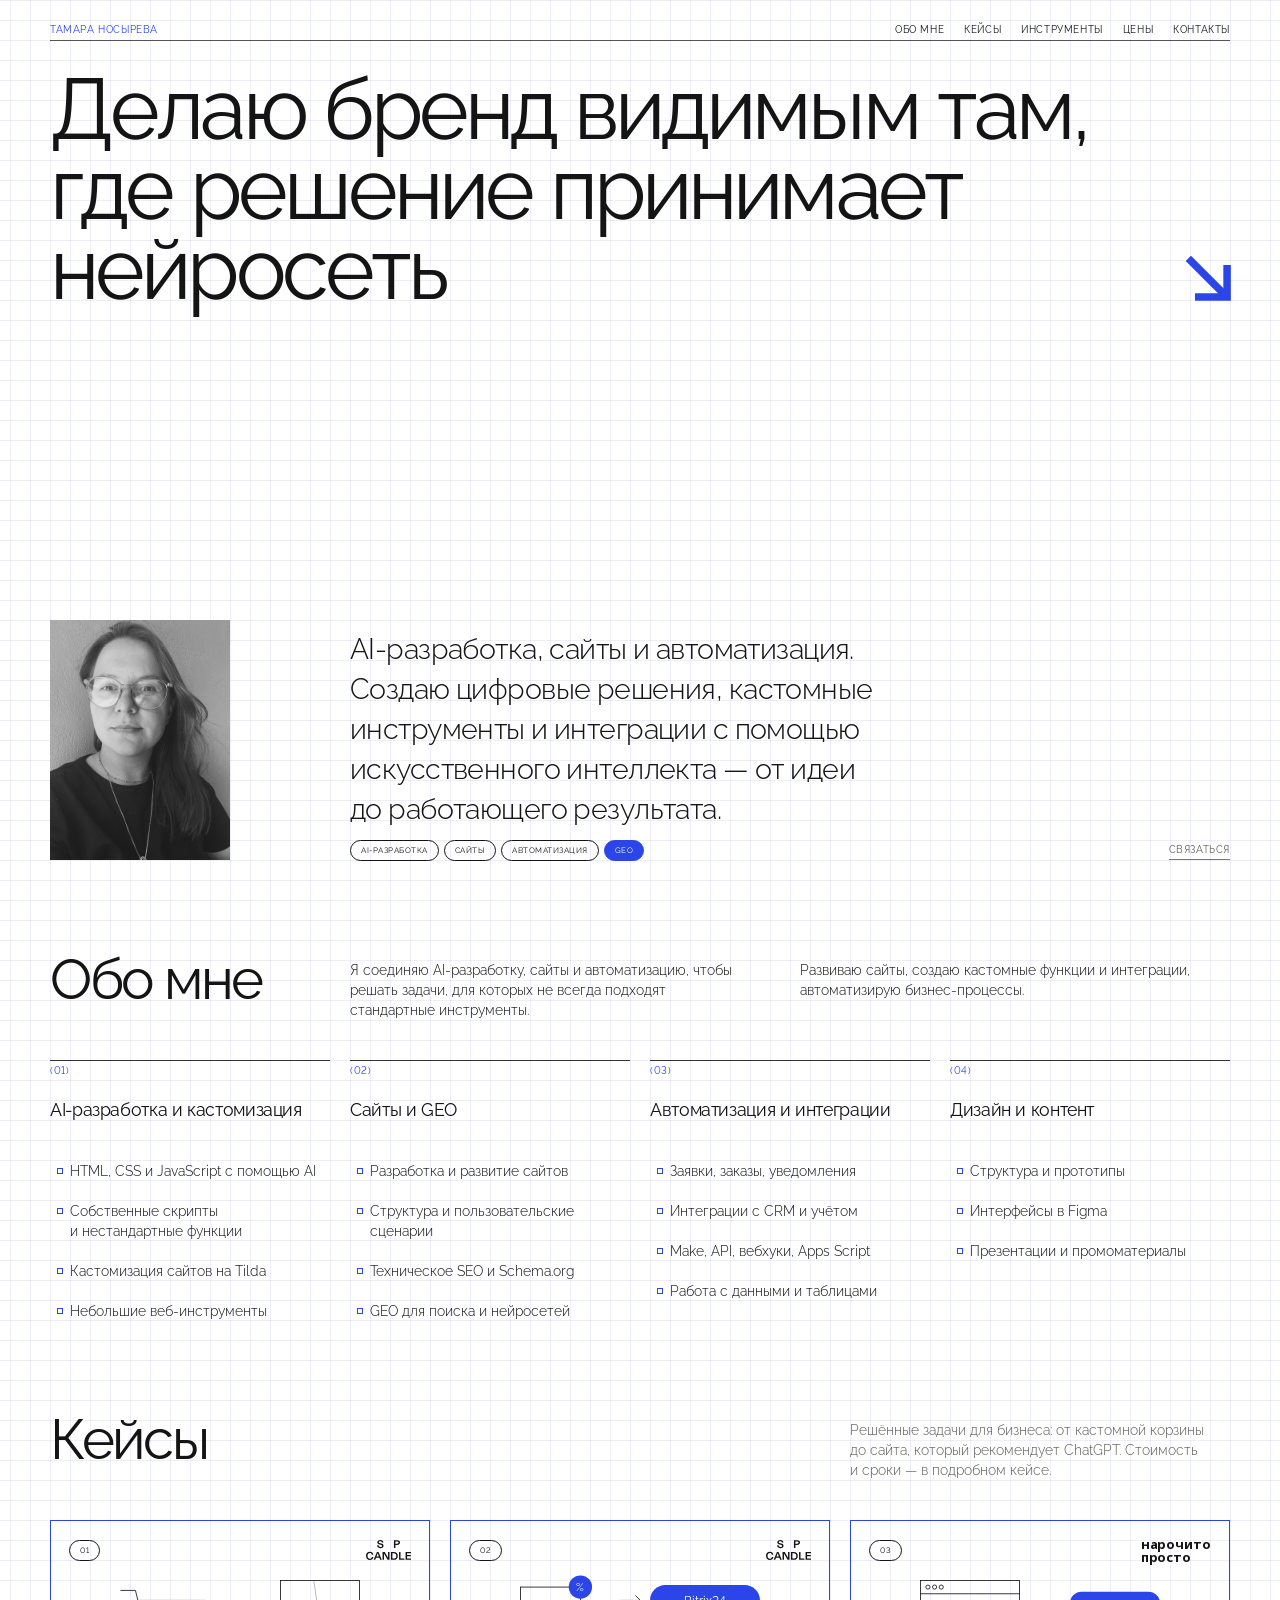
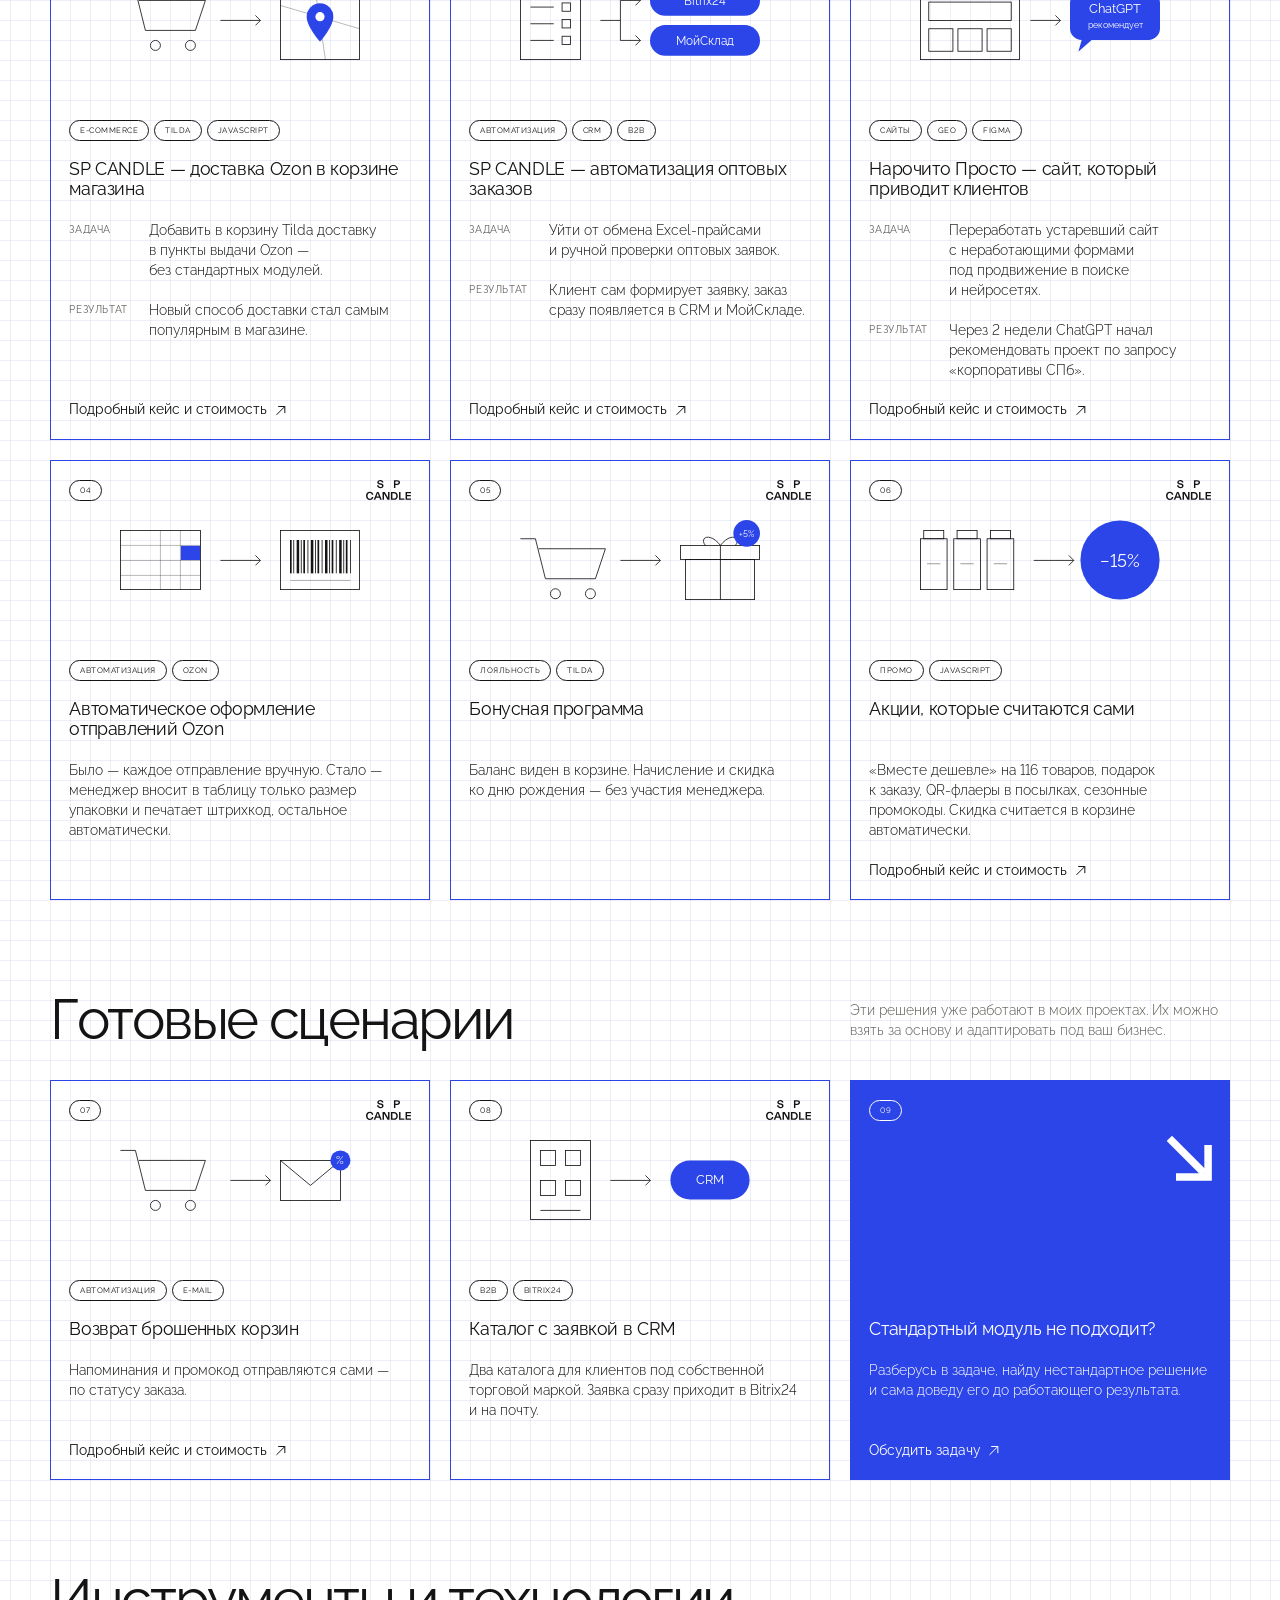
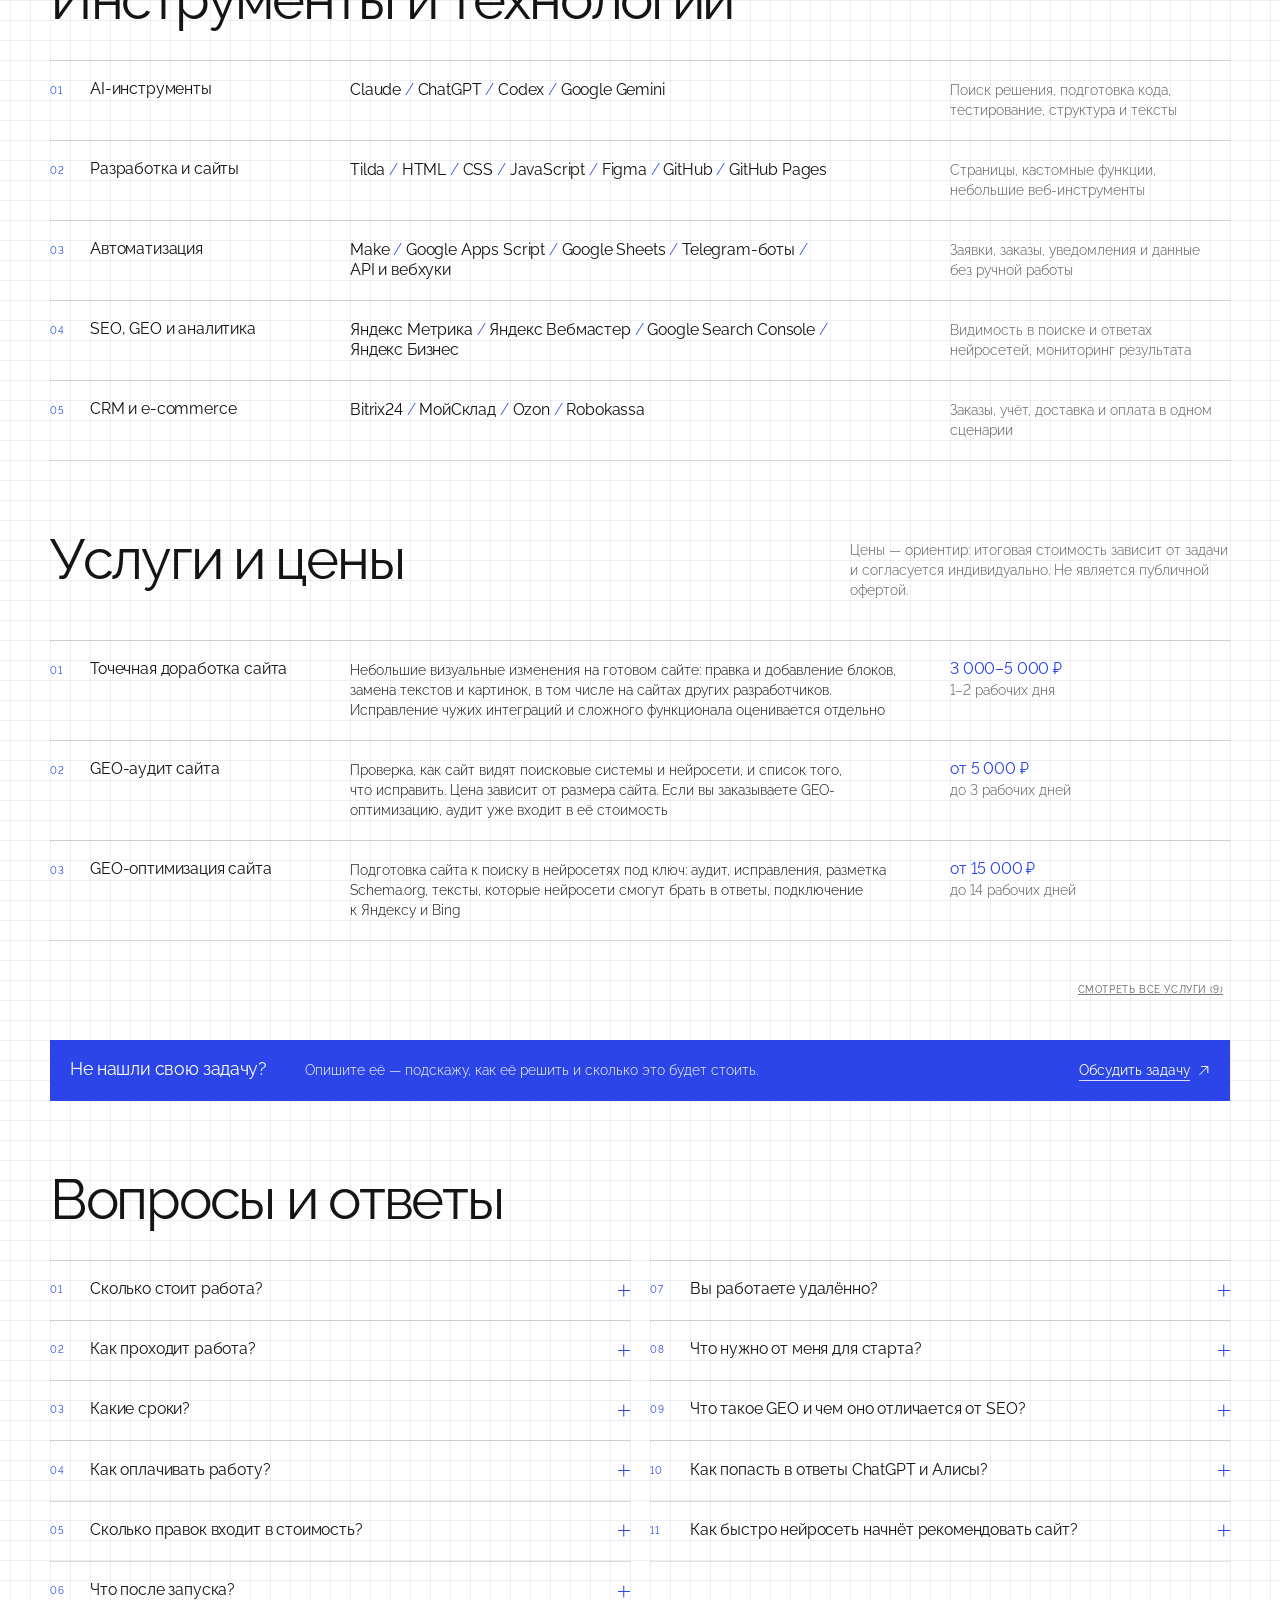
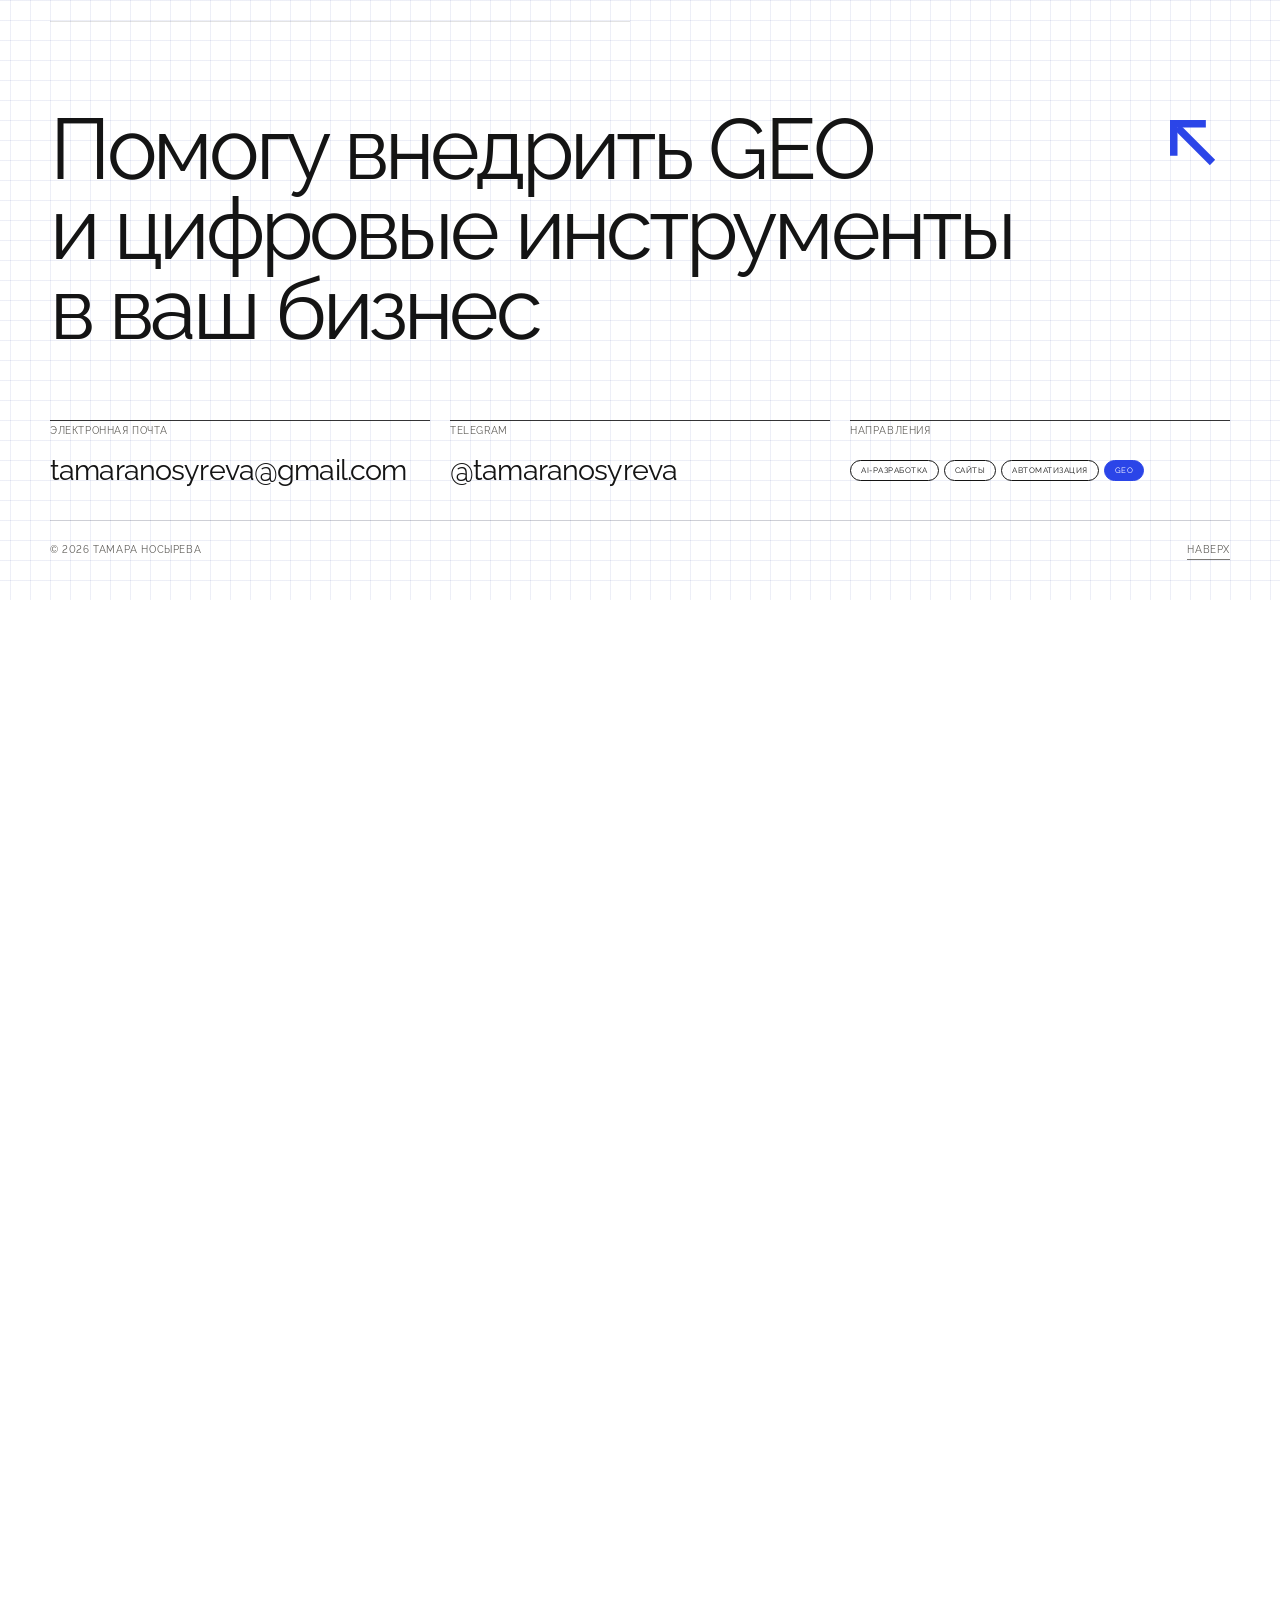
==== commit bead44d1: "«Смотреть все услуги»: заливка по краю сетки, как синий блок ниже Co-Authored-By: Claude Opus 5.5 <n" ====
--- a/index.html
+++ b/index.html
@@ -444,7 +444,7 @@
 </script>
 <link rel="preload" href="assets/fonts/GridSans-Light.woff2" as="font" type="font/woff2" crossorigin>
 <link rel="preload" href="assets/fonts/GridSans-Regular.woff2" as="font" type="font/woff2" crossorigin>
-<link rel="stylesheet" href="assets/css/style.css?v=4498fc8f">
+<link rel="stylesheet" href="assets/css/style.css?v=64039fa2">
 <script src="assets/js/main.js?v=141c01b7"></script>
 </head>
 <body>
--- a/assets/css/style.css
+++ b/assets/css/style.css
@@ -203,6 +203,11 @@
 .hero__sub { grid-column: 4 / 10; display: grid; row-gap: 24px; }
 .hero__meta { grid-column: 10 / 13; text-align: right; display: grid; }
 .hero__meta a { justify-self: end; }
+/* «Связаться» — при наведении синяя заливка с белым текстом, как у кнопок в карточках кейсов */
+.hero__meta .u-link { display: inline-block; line-height: 24px; padding: 0 8px; margin-right: -8px;   /* поле под заливку, текст на прежнем месте */
+  background-origin: content-box;   /* подчёркивание — только под текстом */
+  transition: background-size .25s, background-color .2s, color .2s; }
+.hero__meta .u-link:hover { background-color: var(--accent); color: var(--accent-ink); }
 
 /* ==========================================================================
    02 — обо мне
@@ -241,7 +246,11 @@
 .prices.is-collapsible:not(.is-open) .price:nth-child(n+4) { display: none; }
 .prices.is-collapsible:not(.is-open) .price:nth-child(3) { box-shadow: 0 1px 0 var(--line); }
 /* как «Связаться» на первом экране: серая, справа; кнопка по умолчанию не наследует шрифт — задаём явно */
-.prices__more { justify-self: end; padding: 0; border: 0; background: none; font-family: inherit; color: var(--ink-2); cursor: pointer; }
+.prices__more { justify-self: end; padding: 0 8px; line-height: 24px;   /* заливка — по краю сетки, как синий блок ниже */
+  border: 0; background: none; font-family: inherit; color: var(--ink-2); cursor: pointer;
+  transition: background-color .2s, color .2s; }
+.prices__more:hover { background-color: var(--accent); color: var(--accent-ink); }   /* как «Связаться» */
+.prices__more:hover .u-link { background-size: 0 1px; background-position: 100% 100%; }
 .prices:not(.is-collapsible) .prices__more { display: none; }
 /* «Не нашли свою задачу?» — синяя плашка под списком, как синяя карточка в кейсах: поле 24px, строки по клеткам */
 .prices__cta { display: flex; flex-wrap: wrap; align-items: baseline; gap: 24px 48px; padding: 23px; border: 1px solid var(--accent); background: var(--accent); color: var(--accent-ink); }
@@ -329,10 +338,12 @@
 .card__row { display: grid; grid-template-columns: 96px 1fr; column-gap: 0; }
 .card__foot { padding: 24px 0; display: flex; justify-content: space-between; align-items: center; height: 72px; line-height: 24px; }
 .card__foot:empty { height: 24px; padding: 0; }
-.card__link { display: inline-flex; gap: 8px; align-items: center; font-size: var(--text); font-weight: 400; }
+.card__link { display: inline-flex; gap: 8px; align-items: center; font-size: var(--text); font-weight: 400;
+  padding: 0 8px; margin: 0 -8px;   /* поле под заливку; текст стоит на прежнем месте */
+  transition: background-color .2s, color .2s; }
 .card__link::after { content: ""; position: absolute; inset: 0; }
-.card:hover .card__link { color: var(--accent); }
-:root[data-accent] .card:hover .card__link { color: var(--ink); }
+/* при наведении — синяя заливка с белым текстом, как выделение в тексте: подсветка клеток от курсора его не перебивает */
+.card:hover .card__link { background-color: var(--accent); color: var(--accent-ink); }
 
 /* Карточка без изображения: поле 24px внутри, содержимое по клеткам */
 .card__big { font-size: 64px; line-height: 72px; letter-spacing: -0.05em; font-weight: 400; }
@@ -341,7 +352,7 @@
 
 .card--accent { background: var(--accent); border-color: var(--accent); color: var(--accent-ink); }
 .card--accent .idx, .card--accent .muted { color: inherit; opacity: .85; }
-.card--accent:hover .card__link { color: inherit; }
+.card--accent:hover .card__link { background-color: var(--accent-ink); color: var(--accent); }   /* на синей карточке — наоборот: белая заливка, синий текст */
 
 /* ==========================================================================
    07 — контакты
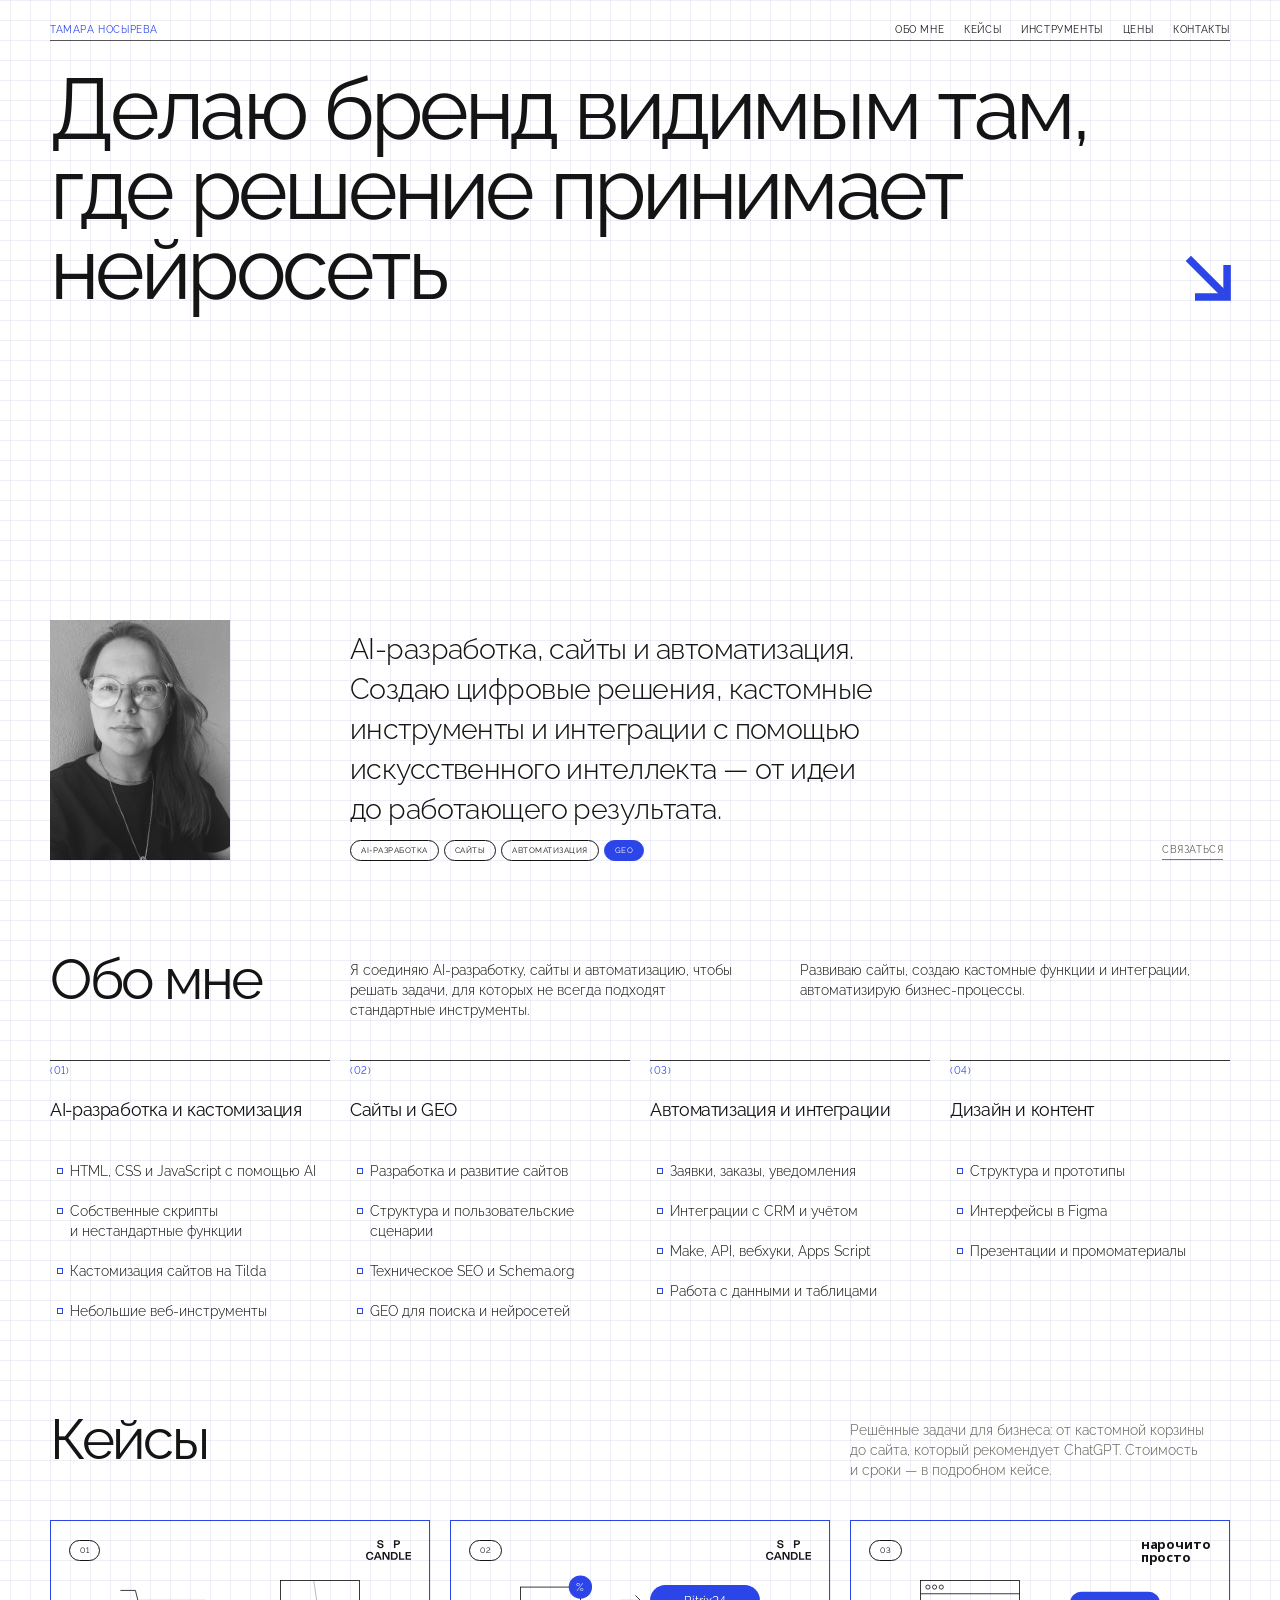
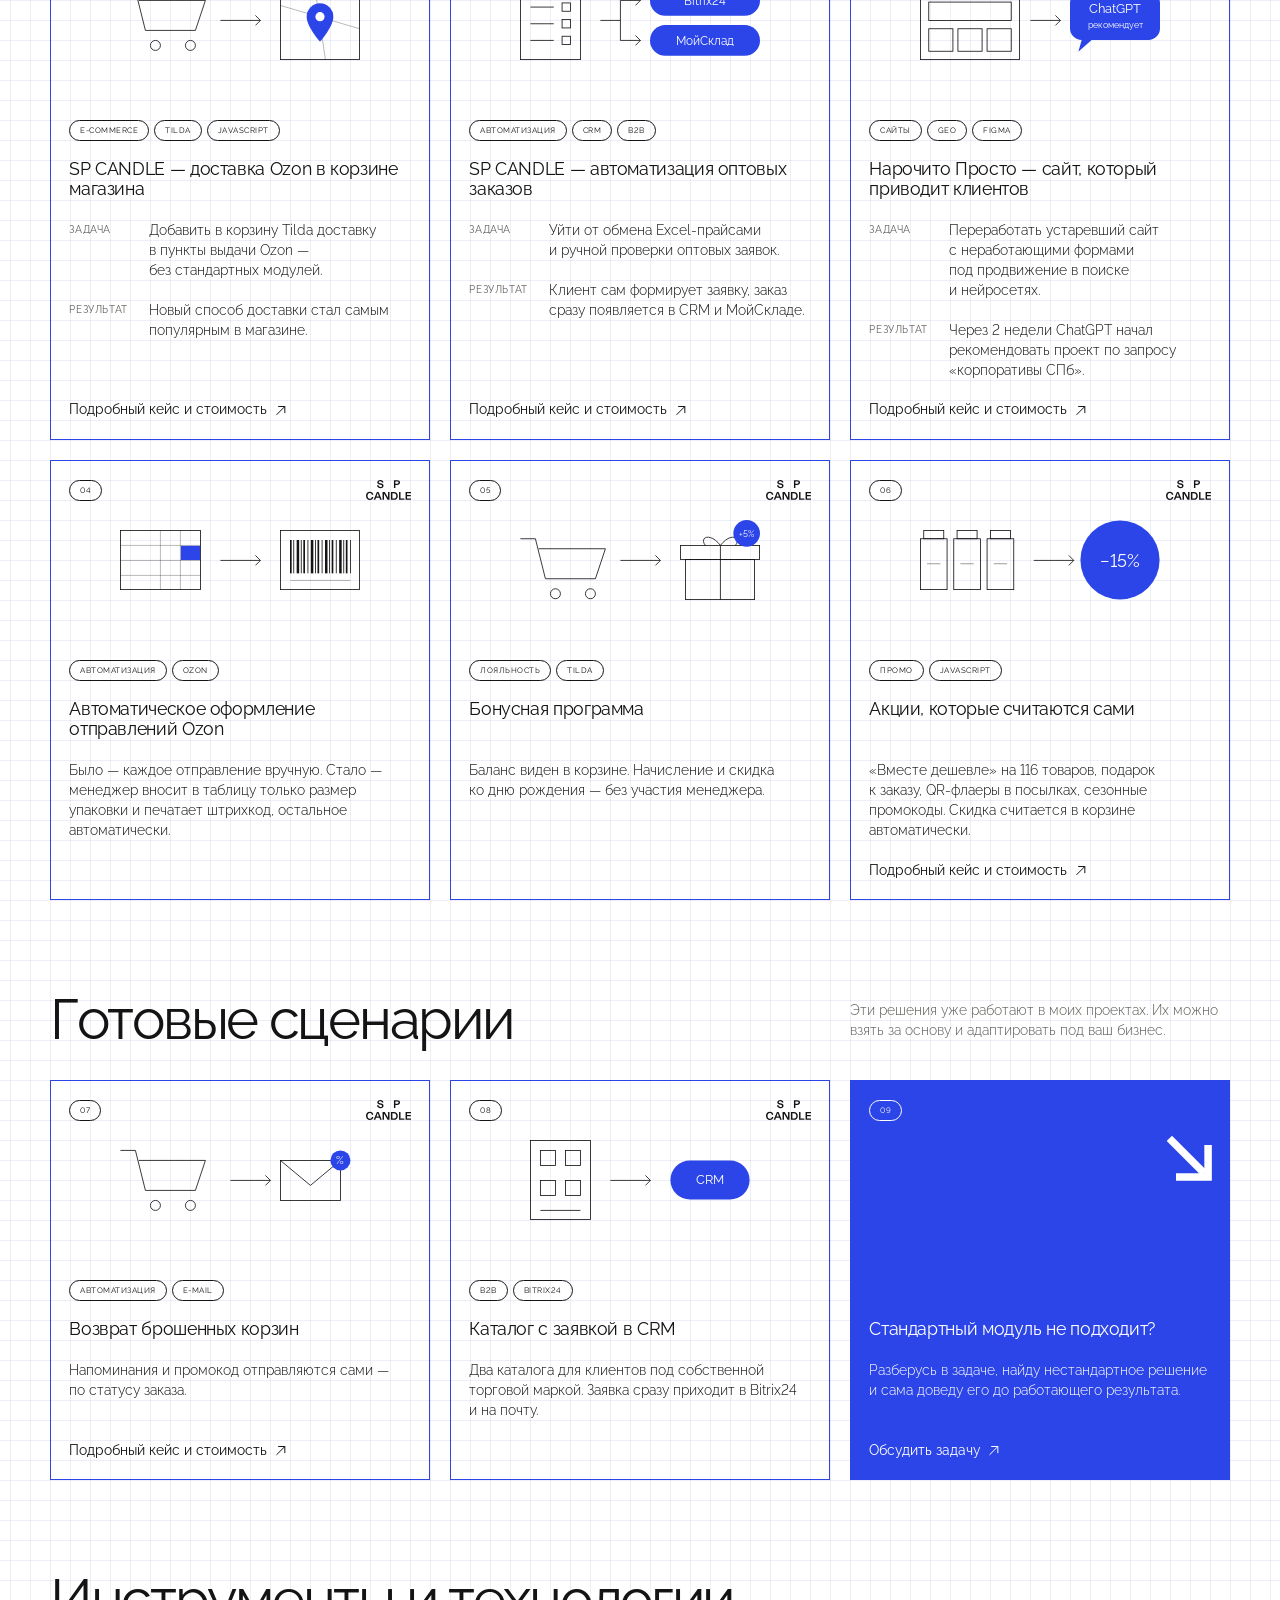
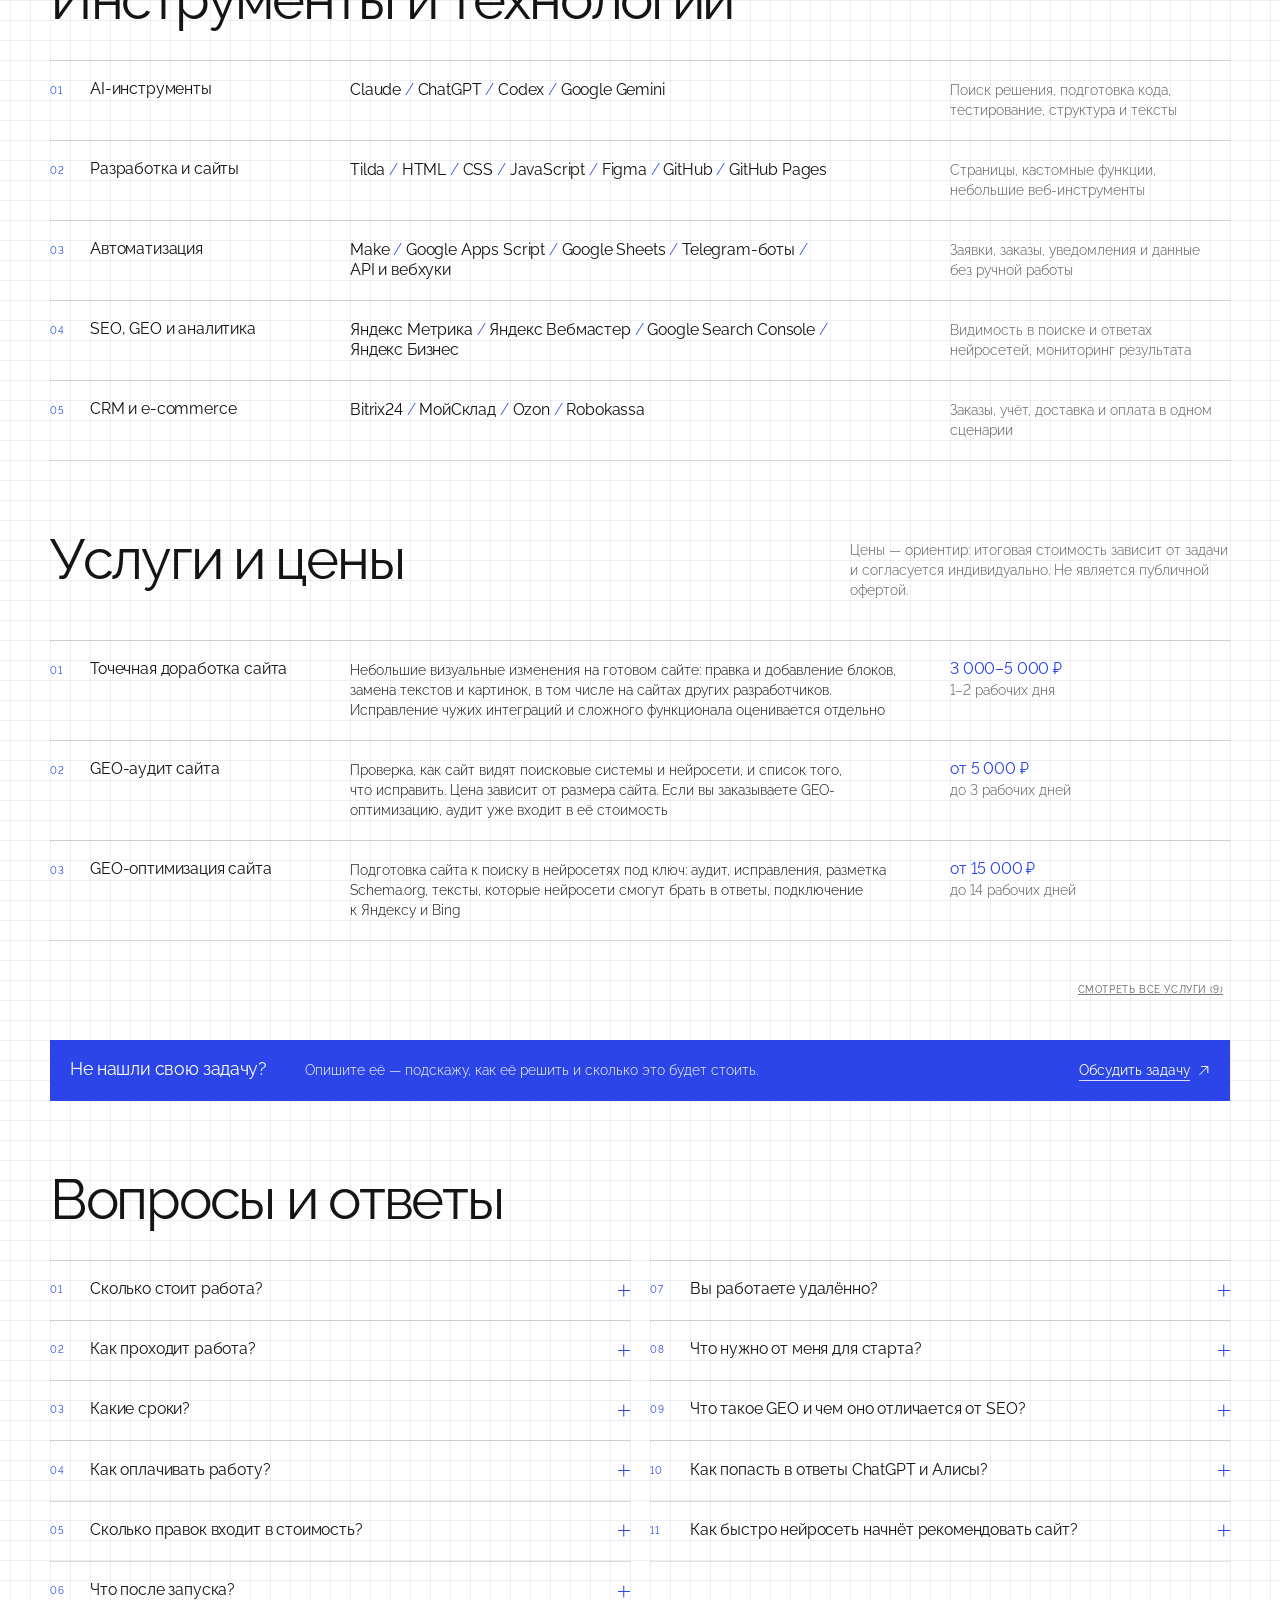
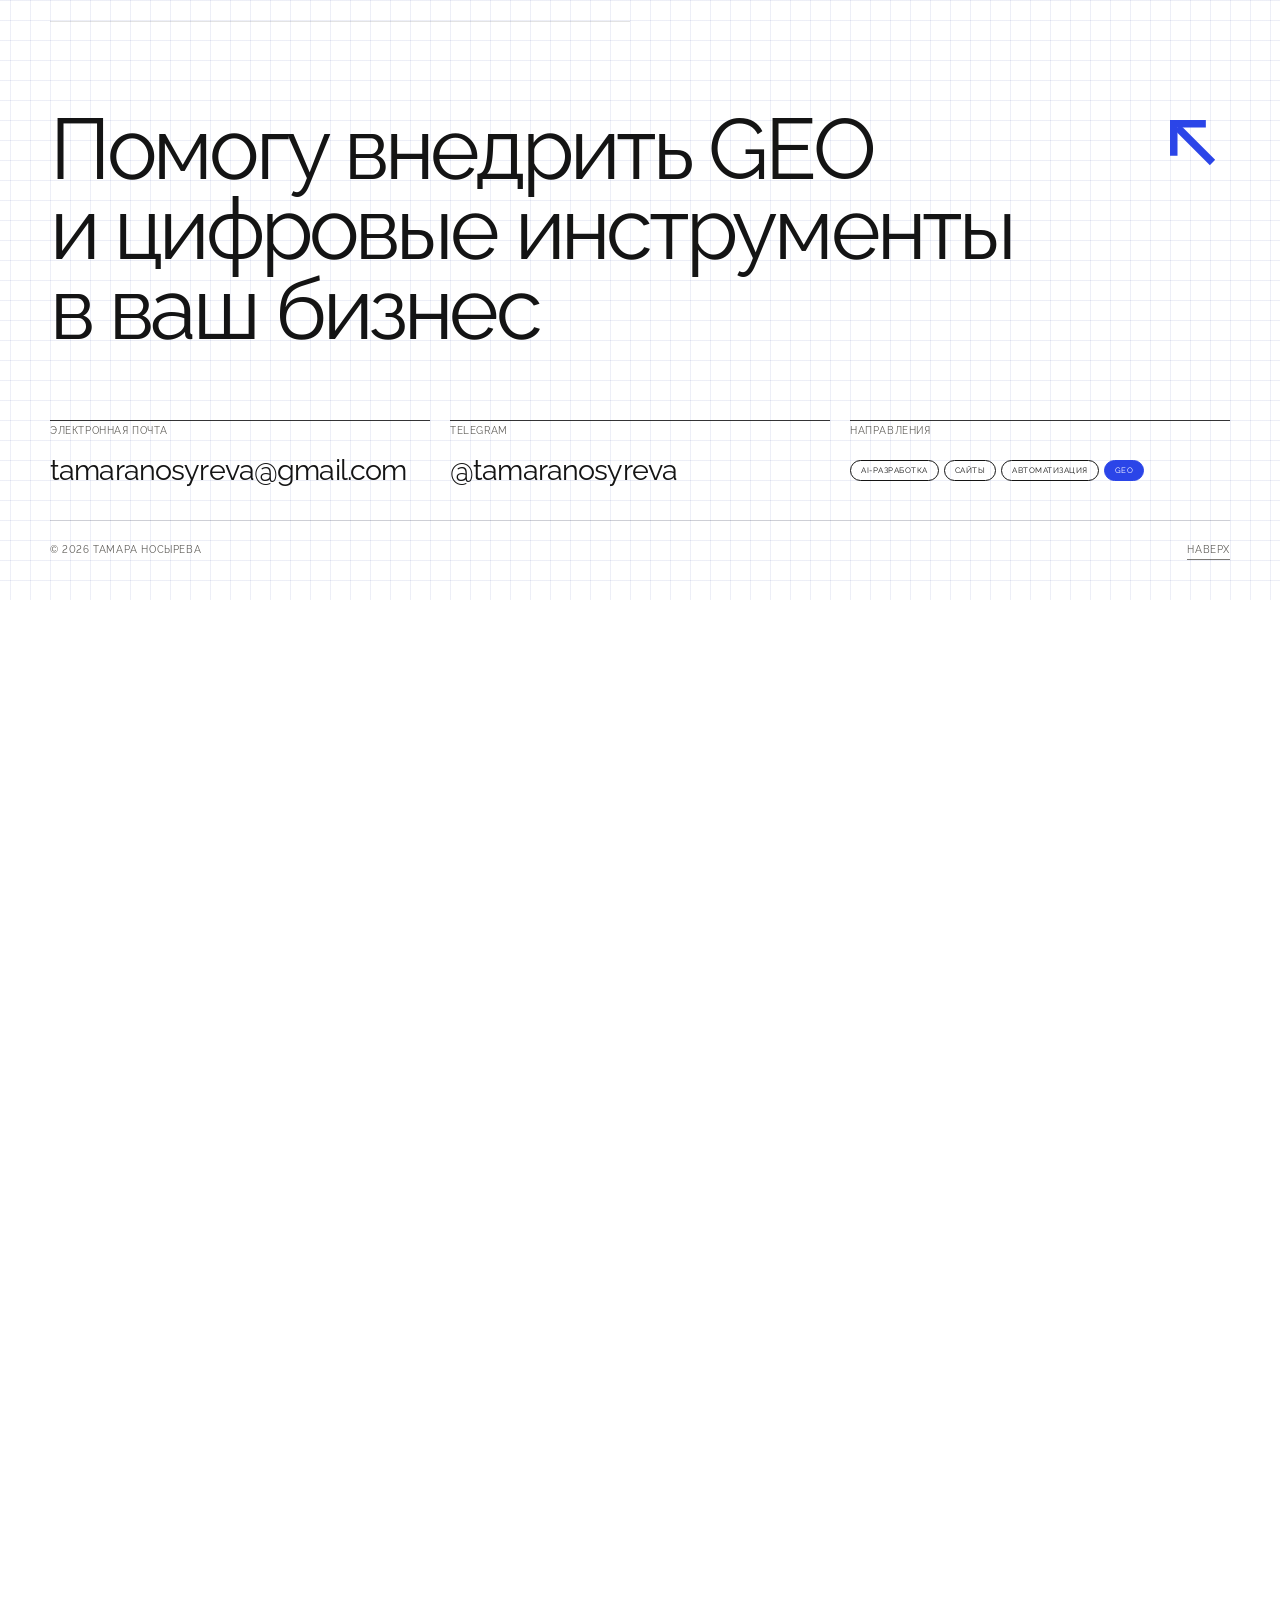
==== commit b4c95505: "«Связаться»: заливка по краю сетки Co-Authored-By: Claude Opus 5.5 <noreply@anthropic.com>" ====
--- a/index.html
+++ b/index.html
@@ -444,7 +444,7 @@
 </script>
 <link rel="preload" href="assets/fonts/GridSans-Light.woff2" as="font" type="font/woff2" crossorigin>
 <link rel="preload" href="assets/fonts/GridSans-Regular.woff2" as="font" type="font/woff2" crossorigin>
-<link rel="stylesheet" href="assets/css/style.css?v=64039fa2">
+<link rel="stylesheet" href="assets/css/style.css?v=6a90e90d">
 <script src="assets/js/main.js?v=141c01b7"></script>
 </head>
 <body>
--- a/assets/css/style.css
+++ b/assets/css/style.css
@@ -204,7 +204,7 @@
 .hero__meta { grid-column: 10 / 13; text-align: right; display: grid; }
 .hero__meta a { justify-self: end; }
 /* «Связаться» — при наведении синяя заливка с белым текстом, как у кнопок в карточках кейсов */
-.hero__meta .u-link { display: inline-block; line-height: 24px; padding: 0 8px; margin-right: -8px;   /* поле под заливку, текст на прежнем месте */
+.hero__meta .u-link { display: inline-block; line-height: 24px; padding: 0 8px;   /* заливка — по краю сетки, как у «Смотреть все услуги» */
   background-origin: content-box;   /* подчёркивание — только под текстом */
   transition: background-size .25s, background-color .2s, color .2s; }
 .hero__meta .u-link:hover { background-color: var(--accent); color: var(--accent-ink); }
